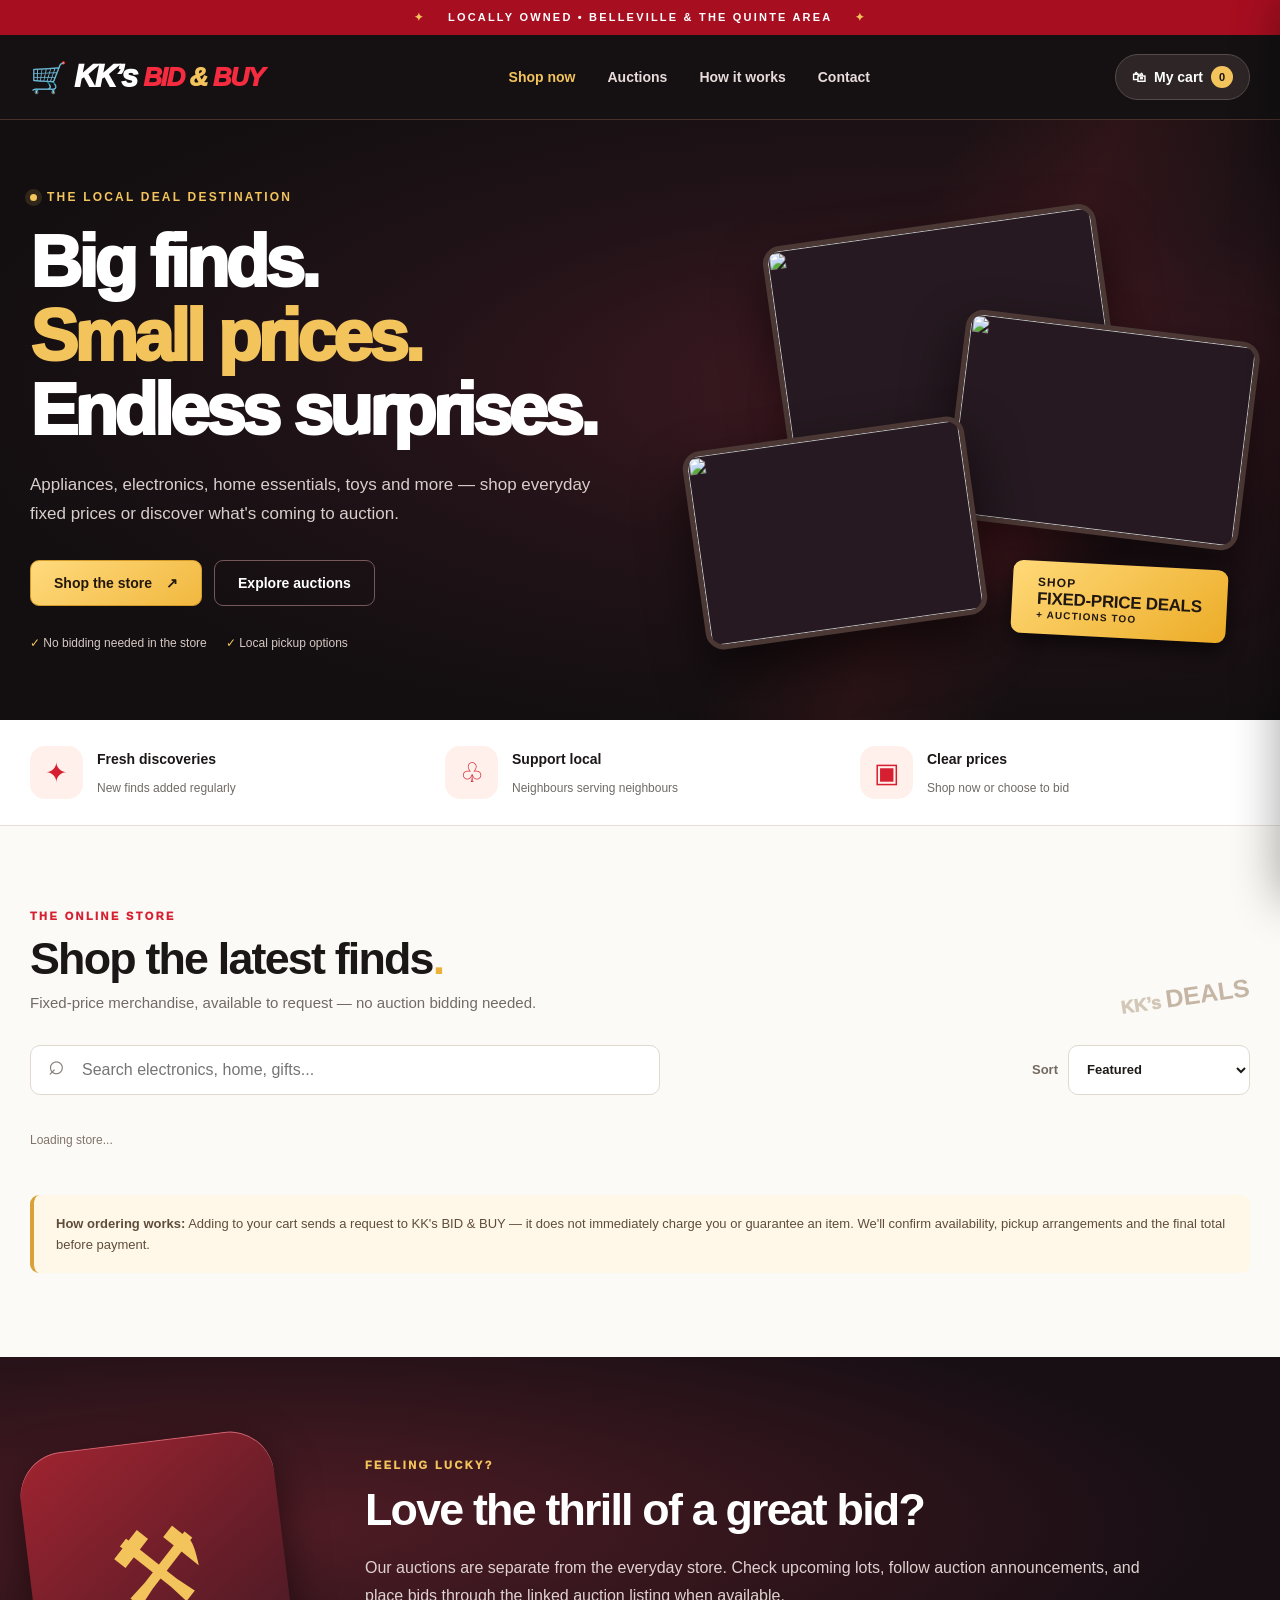
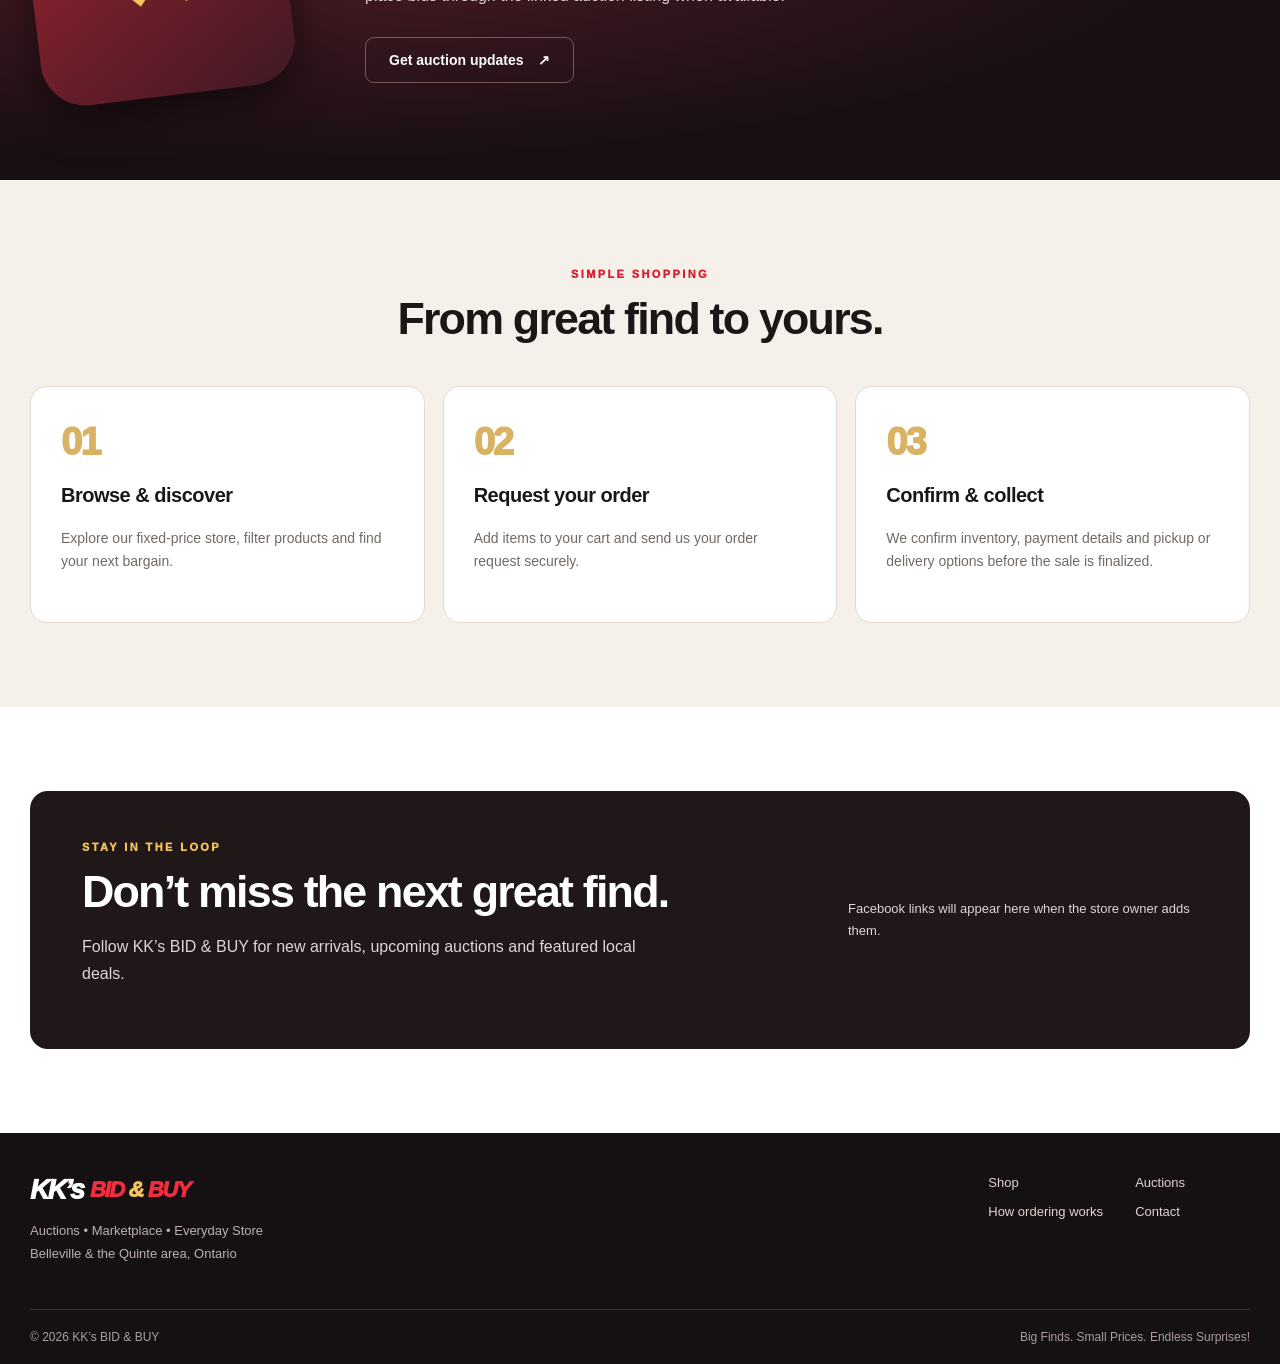
==== index.html @ 61e5ed90 "Add files via upload" ====
<!doctype html>
<html lang="en-CA">
<head>
<meta charset="utf-8">
<meta name="viewport" content="width=device-width,initial-scale=1">
<meta name="theme-color" content="#151113">
<meta name="description" content="Shop local liquidation deals, everyday bargains and upcoming auctions from KK's Bid & Buy in Belleville and the Quinte area.">
<title>KK's BID & BUY | Shop Deals & Auctions</title>
<link rel="stylesheet" href="styles.css">
<script defer src="settings.js"></script>
<script defer src="listings.js"></script>
<script defer src="site.js"></script>
</head>
<body>
<div class="announcement"><span class="spark">✦</span> LOCALLY OWNED • BELLEVILLE & THE QUINTE AREA <span class="spark">✦</span></div>
<header class="site-header">
 <div class="shell header-inner">
  <a href="#home" class="brand" aria-label="KK's Bid and Buy Home"><span class="brand-symbol">🛒</span><span class="brand-kk">KK’s</span><strong>BID <span>&</span> BUY</strong></a>
  <nav class="site-nav" aria-label="Main navigation"><a href="#shop" class="selected">Shop now</a><a href="#auctions">Auctions</a><a href="#how">How it works</a><a href="#contact">Contact</a></nav>
  <button class="cart-button" type="button" id="open-cart" aria-label="Open shopping cart"><span aria-hidden="true">🛍</span> <span class="hide-small">My cart</span><span id="cart-count" class="count">0</span></button>
 </div>
</header>
<main>
 <section class="hero" id="home">
  <div class="shell hero-inner">
   <div class="hero-copy">
    <span class="eyebrow"><span class="dot"></span> THE LOCAL DEAL DESTINATION</span>
    <h1>Big finds.<br><em>Small prices.</em><br>Endless surprises.</h1>
    <p>Appliances, electronics, home essentials, toys and more — shop everyday fixed prices or discover what's coming to auction.</p>
    <div class="hero-actions"><a class="button button-gold" href="#shop">Shop the store <span aria-hidden="true">↗</span></a><a class="button button-outline" href="#auctions">Explore auctions</a></div>
    <div class="hero-mini"><span>✓ No bidding needed in the store</span><span>✓ Local pickup options</span></div>
   </div>
   <div class="hero-media" aria-hidden="true">
    <div class="hero-glow"></div>
    <div class="image-tile tile-a"><img src="assets/macbook-pro.webp" alt=""></div>
    <div class="image-tile tile-b"><img src="assets/jbl-go4.webp" alt=""></div>
    <div class="image-tile tile-c"><img src="assets/aura-astor.webp" alt=""></div>
    <div class="sale-label">SHOP <strong>FIXED-PRICE DEALS</strong> <span>+ AUCTIONS TOO</span></div>
   </div>
  </div>
 </section>
 <div class="features"><div class="shell features-inner"><div><span class="feature-icon">✦</span><strong>Fresh discoveries</strong><small>New finds added regularly</small></div><div><span class="feature-icon">♧</span><strong>Support local</strong><small>Neighbours serving neighbours</small></div><div><span class="feature-icon">▣</span><strong>Clear prices</strong><small>Shop now or choose to bid</small></div></div></div>
 <section class="shop-section section-pad" id="shop">
  <div class="shell">
   <div class="heading"><div><div class="section-kicker">THE ONLINE STORE</div><h2>Shop the latest finds<span class="gold-dot">.</span></h2><p>Fixed-price merchandise, available to request — no auction bidding needed.</p></div><span class="heading-ornament">KK’s <b>DEALS</b></span></div>
   <div class="store-controls"><label class="search-wrap"><span aria-hidden="true">⌕</span><span class="sr-only">Search store products</span><input id="search-input" type="search" placeholder="Search electronics, home, gifts..."></label><label class="sort-wrap"><span>Sort</span><select id="sort-select" aria-label="Sort products"><option value="featured">Featured</option><option value="low">Price: low to high</option><option value="high">Price: high to low</option><option value="az">Name: A–Z</option></select></label></div>
   <div class="filter-row" id="category-filters" aria-label="Product categories"></div>
   <div class="store-counter" id="store-counter" aria-live="polite">Loading store...</div>
   <div class="products-grid" id="product-grid"></div>
   <div class="empty-state" id="store-empty" hidden><div>◌</div><h3>Nothing found here yet.</h3><p>Try a different category or search term. Our stock changes often.</p><button class="button button-outline-dark" type="button" id="clear-filters">See all products</button></div>
   <div class="store-notice"><strong>How ordering works:</strong> Adding to your cart sends a request to KK's BID & BUY — it does not immediately charge you or guarantee an item. We'll confirm availability, pickup arrangements and the final total before payment.</div>
  </div>
 </section>
 <section class="auction-section section-pad" id="auctions"><div class="shell auction-layout"><div class="auction-icon" aria-hidden="true">⚒</div><div><span class="section-kicker">FEELING LUCKY?</span><h2>Love the thrill of a great bid?</h2><p>Our auctions are separate from the everyday store. Check upcoming lots, follow auction announcements, and place bids through the linked auction listing when available.</p><div id="auction-list" class="auction-list"></div><a href="#contact" class="button button-outline" id="auction-more">Get auction updates <span aria-hidden="true">↗</span></a></div></div></section>
 <section class="how-section section-pad" id="how"><div class="shell"><div class="center-head"><span class="section-kicker">SIMPLE SHOPPING</span><h2>From great find to yours.</h2></div><div class="steps"><article><div class="step-num">01</div><h3>Browse & discover</h3><p>Explore our fixed-price store, filter products and find your next bargain.</p></article><article><div class="step-num">02</div><h3>Request your order</h3><p>Add items to your cart and send us your order request securely.</p></article><article><div class="step-num">03</div><h3>Confirm & collect</h3><p>We confirm inventory, payment details and pickup or delivery options before the sale is finalized.</p></article></div></div></section>
 <section class="contact-section section-pad" id="contact"><div class="shell contact-box"><div><span class="section-kicker">STAY IN THE LOOP</span><h2>Don’t miss the next great find.</h2><p>Follow KK’s BID & BUY for new arrivals, upcoming auctions and featured local deals.</p></div><div class="contact-actions"><a id="facebook-page-link" class="button button-gold" href="#contact" hidden target="_blank" rel="noopener noreferrer">Visit our Facebook page ↗</a><a id="facebook-group-link" class="button button-outline" href="#contact" hidden target="_blank" rel="noopener noreferrer">Auction group ↗</a><p id="facebook-placeholder" class="contact-placeholder">Facebook links will appear here when the store owner adds them.</p></div></div></section>
</main>
<footer class="footer"><div class="shell footer-inner"><div><div class="brand footer-brand"><span class="brand-kk">KK’s</span><strong>BID <span>&</span> BUY</strong></div><p>Auctions • Marketplace • Everyday Store<br>Belleville & the Quinte area, Ontario</p></div><div class="footer-links"><a href="#shop">Shop</a><a href="#auctions">Auctions</a><a href="#how">How ordering works</a><a href="#contact">Contact</a></div></div><div class="shell footer-bottom"><span>© <span id="year">2026</span> KK’s BID & BUY</span><span>Big Finds. Small Prices. Endless Surprises!</span></div></footer>

<div class="drawer-shade" id="drawer-shade" hidden></div>
<aside class="cart-drawer" id="cart-drawer" aria-label="Shopping cart" aria-modal="true" role="dialog" aria-hidden="true" tabindex="-1">
 <div class="cart-head"><div><span class="section-kicker">YOUR SELECTIONS</span><h2>Shopping cart</h2></div><button class="close" id="close-cart" aria-label="Close cart">✕</button></div>
 <div class="cart-items" id="cart-items"></div>
 <div class="cart-footer"><div class="subtotal"><span>Estimated subtotal</span><strong id="cart-subtotal">$0.00</strong></div><p>CAD · Final total and tax, if applicable, confirmed before payment. No payment is taken here.</p><button type="button" id="checkout-button" class="button button-gold button-full" disabled>Request these items →</button></div>
</aside>

<div class="checkout-layer" id="checkout-layer" hidden>
 <div class="checkout-card" role="dialog" aria-modal="true" aria-labelledby="checkout-heading">
  <div class="checkout-top"><div><span class="section-kicker">NO ONLINE PAYMENT REQUIRED</span><h2 id="checkout-heading">Request your order</h2></div><button id="close-checkout" class="close" type="button" aria-label="Close order form">✕</button></div>
  <p>Fill out this form and we’ll contact you to confirm your items, availability, pickup details and payment arrangements.</p>
  <div id="checkout-summary" class="checkout-summary"></div>
  <form name="order-request" method="POST" data-netlify="true" netlify-honeypot="bot-field" action="/thank-you.html" id="order-form">
   <input type="hidden" name="form-name" value="order-request"><p class="sr-only"><label>Leave this empty <input name="bot-field"></label></p>
   <input type="hidden" id="order-details" name="order_details"><input type="hidden" id="order-total" name="estimated_subtotal_cad">
   <div class="form-grid"><label>Full name <span aria-hidden="true">*</span><input type="text" name="customer_name" maxlength="120" required autocomplete="name"></label><label>Email address <span aria-hidden="true">*</span><input type="email" name="email" maxlength="150" required autocomplete="email"></label></div>
   <div class="form-grid"><label>Phone (optional)<input type="tel" name="phone" maxlength="40" autocomplete="tel"></label><label>Preferred arrangement<select name="fulfilment"><option>Local pickup</option><option>Ask about delivery</option></select></label></div>
   <label>Questions or special requests (optional)<textarea name="note" rows="3" maxlength="700" placeholder="Anything we should know?"></textarea></label>
   <label class="form-check"><input type="checkbox" required> I understand this is an order request, not an immediate purchase or confirmed reservation.</label>
   <p class="privacy-note">Your details will be sent to the store owner using Netlify Forms and used to respond to this order request.</p>
   <button class="button button-gold button-full" type="submit" id="send-order">Send order request →</button>
  </form>
 </div>
</div>
</body></html>
---- styles.css ----
:root{--ink:#1b1717;--black:#151113;--red:#d61f30;--red-dark:#a70e20;--gold:#f3c35c;--gold-deep:#d8a238;--cream:#fcfaf6;--paper:#f3eee7;--muted:#716a65;--line:#e8e0d7;--radius:18px;--shadow:0 16px 40px rgba(21,17,19,.11);font-family:Inter,ui-sans-serif,-apple-system,BlinkMacSystemFont,"Segoe UI",Arial,sans-serif;color:var(--ink);background:var(--cream)}*{box-sizing:border-box}html{scroll-behavior:smooth;scroll-padding-top:95px}body{margin:0;min-width:320px}a{color:inherit;text-decoration:none}button,input,select,textarea{font:inherit}button{cursor:pointer}img{max-width:100%;display:block}.shell{width:min(1220px,calc(100% - 40px));margin-inline:auto}.sr-only{position:absolute;width:1px;height:1px;padding:0;margin:-1px;overflow:hidden;clip:rect(0,0,0,0);white-space:nowrap;border:0}[hidden]{display:none!important}
.announcement{background:var(--red-dark);color:#fff;text-align:center;font-size:11px;font-weight:900;letter-spacing:2.2px;padding:11px 12px}.spark{color:var(--gold);padding:0 18px}.site-header{position:sticky;top:0;z-index:20;background:#151113;color:#fff;border-bottom:1px solid #49322d}.header-inner{height:84px;display:flex;align-items:center;justify-content:space-between;gap:22px}.brand{display:inline-flex;align-items:center;gap:7px;white-space:nowrap;letter-spacing:-.9px}.brand-symbol{font-size:30px;margin-right:1px;filter:saturate(1.7)}.brand-kk{font-size:31px;font-weight:950;font-style:italic;letter-spacing:-2px}.brand strong{font-size:26px;font-style:italic;font-weight:950;color:#f52b3f;letter-spacing:-1.4px}.brand strong span{color:var(--gold)}.site-nav{display:flex;gap:32px;align-items:center;font-size:14px;font-weight:750}.site-nav a{color:#e8dcdb}.site-nav a:hover,.site-nav a.selected{color:var(--gold)}.cart-button{border:1px solid #554c4a;color:#fff;background:#2d2526;border-radius:100px;padding:11px 16px;font-size:14px;font-weight:800;display:flex;gap:8px;align-items:center;transition:background .2s}.cart-button:hover{background:#493139}.cart-button .count{background:var(--gold);color:#1a130d;min-width:22px;height:22px;line-height:22px;text-align:center;border-radius:50%;font-size:11px}
.hero{background:radial-gradient(ellipse at 72% 44%,#431a23 0,#231318 38%,#130f11 75%);overflow:hidden;color:#fff;position:relative}.hero:before{content:"";position:absolute;inset:0;background:linear-gradient(115deg,transparent 62%,rgba(232,53,56,.09) 72%,transparent 82%);pointer-events:none}.hero-inner{min-height:545px;display:grid;grid-template-columns:1fr .95fr;gap:30px;align-items:center}.hero-copy{position:relative;z-index:2;padding:70px 0}.eyebrow{color:var(--gold);font-size:12px;font-weight:900;letter-spacing:2.2px;display:flex;align-items:center;gap:10px}.dot{width:7px;height:7px;border-radius:50%;background:var(--gold);box-shadow:0 0 0 5px #f3c35c20}.hero h1{font-size:clamp(49px,5.6vw,83px);letter-spacing:-4px;line-height:1.03;margin:22px 0 24px;font-weight:950}.hero h1 em{font-style:normal;color:var(--gold)}.hero p{max-width:570px;font-size:17px;line-height:1.7;color:#d8cecb;margin:0 0 31px}.hero-actions{display:flex;gap:12px;flex-wrap:wrap}.button{display:inline-flex;align-items:center;justify-content:center;gap:14px;border-radius:9px;border:1px solid transparent;padding:14px 23px;font-size:14px;font-weight:850;transition:transform .18s,background .18s,color .18s}.button:hover{transform:translateY(-2px)}.button-gold{background:linear-gradient(145deg,#ffda7d,#f1b83f);color:#24180c;border-color:#d59b28}.button-outline{border-color:#76585a;color:#fff;background:transparent}.button-outline:hover{background:#46262b}.button-outline-dark{border-color:#b6a9a0;color:#1c1616;background:transparent}.button-outline-dark:hover{background:#eee5de}.hero-mini{display:flex;gap:19px;flex-wrap:wrap;margin-top:30px;color:#d6c9c4;font-size:12px}.hero-mini span::first-letter{color:var(--gold)}.hero-media{height:500px;position:relative}.hero-glow{position:absolute;inset:70px 45px;background:radial-gradient(circle,#a22f38aa,transparent 65%);filter:blur(14px)}.image-tile{position:absolute;border-radius:18px;box-shadow:0 25px 50px #0009;border:5px solid #4b3834;overflow:hidden;background:#261921;transform:rotate(-5deg)}.image-tile img{width:100%;height:100%;object-fit:cover}.tile-a{width:58%;height:230px;right:24%;top:54px;transform:rotate(-8deg)}.tile-b{width:51%;height:210px;right:0;top:155px;transform:rotate(7deg)}.tile-c{width:49%;height:200px;left:4%;bottom:37px;transform:rotate(-8deg)}.sale-label{position:absolute;right:4%;bottom:32px;background:linear-gradient(140deg,#ffd978,#ecac27);color:#211711;transform:rotate(3deg);padding:14px 25px;border-radius:10px;box-shadow:0 8px 20px #0009;display:flex;flex-direction:column;font-size:12px;letter-spacing:1.1px;font-weight:850}.sale-label strong{font-size:17px;letter-spacing:-.3px}.sale-label span{font-size:10px}
.features{background:#fff;border-bottom:1px solid var(--line)}.features-inner{display:grid;grid-template-columns:repeat(3,1fr);gap:25px;padding:26px 0}.features-inner>div{display:grid;grid-template-columns:auto 1fr;column-gap:14px;align-items:center}.feature-icon{font-size:27px;grid-row:span 2;color:var(--red);background:#fff0eb;width:53px;height:53px;border-radius:15px;display:grid;place-items:center}.features strong{font-size:14px}.features small{color:var(--muted);font-size:12px;margin-top:4px}.section-pad{padding:84px 0}.section-kicker{color:var(--red);font-size:11px;letter-spacing:2.4px;font-weight:950}.heading{display:flex;justify-content:space-between;align-items:end;gap:20px}.heading h2,.center-head h2,.auction-section h2,.contact-section h2{font-size:clamp(34px,3.5vw,49px);line-height:1.1;letter-spacing:-1.8px;margin:12px 0 10px}.gold-dot{color:#eab23b}.heading p{color:var(--muted);margin:0;font-size:15px}.heading-ornament{font-size:18px;font-weight:950;transform:rotate(-8deg);color:#c9bba9;opacity:.8;white-space:nowrap}.heading-ornament b{font-size:25px;color:#b8a591}.store-controls{display:flex;gap:14px;justify-content:space-between;margin-top:34px}.search-wrap{width:min(630px,100%);position:relative;display:flex;align-items:center}.search-wrap span:not(.sr-only){position:absolute;left:18px;color:#847b74;font-size:28px;top:4px}.search-wrap input,.sort-wrap select{background:#fff;color:#1d1a17;border:1px solid #e1d8ce;border-radius:10px;outline:none;min-height:50px}.search-wrap input{padding:0 16px 0 51px;width:100%}.search-wrap input:focus,.sort-wrap select:focus{border-color:var(--gold-deep);box-shadow:0 0 0 3px #f6ca6d44}.sort-wrap{display:flex;align-items:center;gap:10px;font-size:13px;font-weight:700;color:#746960}.sort-wrap select{padding:0 37px 0 14px}.filter-row{display:flex;flex-wrap:wrap;gap:10px;margin:22px 0 16px}.filter-pill{border:1px solid #e5dcd2;background:#fff;padding:10px 16px;border-radius:100px;color:#5a514d;font-size:12px;font-weight:800}.filter-pill:hover,.filter-pill.active{background:#1d1719;border-color:#1d1719;color:#fff}.store-counter{font-size:12px;color:#80736b;margin:8px 0 18px}.products-grid{display:grid;grid-template-columns:repeat(4,minmax(0,1fr));gap:20px}.product-card{background:#fff;border:1px solid #e8dfd6;border-radius:16px;overflow:hidden;display:flex;flex-direction:column;transition:transform .2s,box-shadow .2s}.product-card:hover{transform:translateY(-4px);box-shadow:var(--shadow)}.prod-img{height:218px;position:relative;background:#211820;display:flex;align-items:center;justify-content:center;overflow:hidden}.prod-img img{width:100%;height:100%;object-fit:cover}.prod-placeholder{height:100%;display:grid;place-items:center;font-size:72px;background:radial-gradient(circle at 70% 20%,#633b46,#211719)}.item-badge{position:absolute;top:12px;left:12px;border-radius:6px;padding:6px 9px;background:#fffaf2;color:#2a2320;font-size:10px;font-weight:950;letter-spacing:.5px;max-width:calc(100% - 24px)}.item-badge.live{background:#f4cf68;color:#2d2113}.item-badge.sold{background:#343039;color:#fff}.prod-body{padding:19px 18px 16px;flex:1;display:flex;flex-direction:column}.prod-cat{font-size:10px;letter-spacing:1px;color:var(--red);font-weight:900;text-transform:uppercase}.prod-body h3{font-size:17px;line-height:1.32;margin:9px 0 9px;min-height:46px;letter-spacing:-.2px}.prod-desc{color:#726a64;font-size:12px;line-height:1.6;margin:0;min-height:60px;display:-webkit-box;-webkit-line-clamp:3;-webkit-box-orient:vertical;overflow:hidden}.prod-meta{display:flex;flex-wrap:wrap;gap:6px;margin-top:13px}.prod-meta span{font-size:10px;border:1px solid #eee4d9;padding:5px 7px;border-radius:5px;color:#76685f}.prod-bottom{margin-top:auto;padding-top:19px}.price{font-size:25px;letter-spacing:-1px;font-weight:950;color:#1e1a17}.price small{font-weight:600;font-size:10px;color:#8f8071;letter-spacing:0}.prod-actions{display:flex;gap:8px;margin-top:13px}.add-btn{background:var(--red);color:white;border:0;border-radius:8px;min-height:43px;padding:9px 10px;font-size:12px;font-weight:900;flex:1}.add-btn:hover{background:var(--red-dark)}.add-btn:disabled{background:#e8e0d9;color:#827b75;cursor:not-allowed}.details-btn{background:#fff;border:1px solid #e1d5ca;color:#332822;border-radius:8px;min-height:43px;padding:9px 11px;font-size:12px;font-weight:850}.details-btn:hover{border-color:var(--red)}.image-note{color:#99908a;font-size:10px;margin-top:8px}.store-notice{border-left:4px solid var(--gold-deep);background:#fff8e9;padding:18px 22px;border-radius:9px;margin-top:30px;color:#5f4d3a;font-size:13px;line-height:1.65}.empty-state{text-align:center;padding:45px 15px;border:1px dashed #d3c8bc;border-radius:12px}.empty-state div{font-size:42px;color:#bc9b58}.empty-state h3{margin:0}.empty-state p{color:var(--muted)}.empty-state .button{margin-top:5px}
.auction-section{background:radial-gradient(ellipse at 20% 40%,#511c25,#170f14 67%);color:#fff}.auction-layout{display:grid;grid-template-columns:275px 1fr;gap:60px;align-items:center}.auction-icon{height:255px;width:255px;display:grid;place-items:center;font-size:105px;border-radius:45px;background:linear-gradient(145deg,#9f2430,#401924);transform:rotate(-7deg);box-shadow:inset 0 1px 0 #ca6570,0 15px 40px #0008;color:var(--gold)}.auction-section .section-kicker{color:var(--gold)}.auction-section h2{margin-bottom:20px}.auction-section p{font-size:16px;line-height:1.7;color:#dfd1d0;max-width:800px}.auction-section .button{margin-top:12px}.auction-list{display:grid;gap:9px}.auction-card{display:flex;align-items:center;justify-content:space-between;gap:15px;border:1px solid #63484d;padding:13px 16px;border-radius:9px;background:#ffffff0b;font-size:14px}.auction-card strong{color:var(--gold)}.auction-card a{text-decoration:underline}.how-section{background:#f5f0e9}.center-head{text-align:center}.steps{display:grid;grid-template-columns:repeat(3,1fr);gap:18px;margin-top:42px}.steps article{padding:34px 30px;background:#fff;border:1px solid #e4dad0;border-radius:17px}.step-num{font-size:38px;color:#d9b263;letter-spacing:-2px;font-weight:950}.steps h3{font-size:20px;letter-spacing:-.5px}.steps p{color:var(--muted);font-size:14px;line-height:1.7}.contact-section{background:#fff}.contact-box{display:flex;align-items:center;justify-content:space-between;background:#201719;border-radius:18px;padding:46px 52px;color:#fff;gap:36px}.contact-box .section-kicker{color:var(--gold)}.contact-section h2{max-width:600px}.contact-box p{color:#dfd5d2;line-height:1.7;max-width:570px}.contact-actions{display:flex;flex-wrap:wrap;gap:12px;max-width:350px}.contact-placeholder{font-size:13px;margin:0}
.footer{background:#151113;color:#fff}.footer-inner{display:flex;justify-content:space-between;gap:35px;padding:42px 0 30px}.footer-brand .brand-kk{font-size:27px}.footer-brand strong{font-size:22px}.footer p{font-size:13px;color:#bdb0af;line-height:1.8}.footer-links{display:grid;grid-template-columns:repeat(2,1fr);gap:14px 32px;align-content:start;font-size:13px;color:#e3d3d2}.footer-links a:hover{color:var(--gold)}.footer-bottom{border-top:1px solid #3e3234;padding:20px 0;color:#ad9d9c;font-size:12px;display:flex;justify-content:space-between;gap:25px}
.drawer-shade{position:fixed;inset:0;background:#11080dbb;z-index:29}.cart-drawer{position:fixed;z-index:30;right:0;top:0;bottom:0;width:min(435px,100%);background:#fdfbf7;display:flex;flex-direction:column;box-shadow:-12px 0 45px #0005;transform:translateX(102%);transition:transform .25s}.cart-drawer.open{transform:translateX(0)}body.no-scroll{overflow:hidden}.cart-head{display:flex;align-items:start;justify-content:space-between;border-bottom:1px solid #eee5dd;padding:26px}.cart-head h2,.checkout-top h2{font-size:30px;margin:8px 0 0}.close{border:1px solid #e2d8d0;background:#fff;border-radius:50%;height:39px;width:39px;color:#392b2b;font-size:16px}.cart-items{overflow-y:auto;flex:1;padding:22px}.cart-empty{text-align:center;color:#7c7169;margin-top:60px;line-height:1.6}.cart-empty .icon-big{font-size:55px}.cart-row{display:flex;gap:12px;margin:0 0 16px;padding-bottom:16px;border-bottom:1px solid #ece1d8}.cart-row img{height:73px;width:80px;object-fit:cover;border-radius:8px}.cart-info{flex:1}.cart-info strong{font-size:14px;line-height:1.3;display:block}.cart-info small{color:#85756b}.qty-control{display:flex;align-items:center;gap:10px;margin-top:9px}.qty-control button{width:27px;height:26px;border-radius:5px;border:1px solid #d5c6b8;background:white}.qty-control .remove{margin-left:auto;color:#b3212f;background:none;border:0;font-size:11px;width:auto}.cart-footer{padding:20px 26px 30px;border-top:1px solid #e7dcd2;background:#fff}.subtotal{display:flex;justify-content:space-between;align-items:center;font-size:15px}.subtotal strong{font-size:24px}.cart-footer p{font-size:11px;line-height:1.6;color:#81746c}.button-full{width:100%;border:none}.button:disabled{filter:grayscale(.9);opacity:.4;cursor:not-allowed;transform:none}.checkout-layer{position:fixed;z-index:40;inset:0;background:#0e0b0dcf;display:grid;place-items:center;padding:18px;overflow-y:auto}.checkout-card{background:#fffdf8;width:min(680px,100%);max-height:calc(100vh - 36px);overflow-y:auto;border-radius:16px;padding:28px;box-shadow:0 30px 80px #0007}.checkout-top{display:flex;justify-content:space-between}.checkout-card>p{color:#736860;font-size:13px;line-height:1.7}.checkout-summary{background:#f8f0df;padding:13px 16px;border-radius:8px;margin:16px 0;font-size:13px;line-height:1.7}.form-grid{display:grid;grid-template-columns:1fr 1fr;gap:15px}.checkout-card form label{font-size:12px;font-weight:850;display:block;margin:12px 0;color:#504843}.checkout-card input:not([type=checkbox]),.checkout-card select,.checkout-card textarea{width:100%;display:block;margin-top:7px;padding:12px;border-radius:8px;border:1px solid #d7c7b9;background:#fff}.checkout-card textarea{resize:vertical}.checkout-card label.form-check{display:flex;gap:12px;align-items:start;line-height:1.5}.checkout-card label.form-check input{margin-top:3px}.privacy-note{font-size:11px;color:#83736c;line-height:1.6}.thanks-body{min-height:100vh;background:radial-gradient(circle at 50% 0,#5c1d28,#160f13);display:grid;place-items:center;padding:20px}.thanks-card{text-align:center;background:#fff;padding:55px 32px;border-radius:18px;width:min(520px,100%)}.thanks-card .brand{margin-bottom:15px}.thanks-card .brand strong{color:#c7192d}.check-large{margin:12px auto;background:#dbeedc;color:#256332;font-size:43px;border-radius:50%;width:74px;height:74px;display:grid;place-items:center}.thanks-card h1{font-size:35px;letter-spacing:-1.6px}.thanks-card p{color:#6b605b;line-height:1.7;margin-bottom:30px}
@media(max-width:1050px){.site-nav{gap:15px}.brand-kk{font-size:27px}.brand strong{font-size:22px}.products-grid{grid-template-columns:repeat(3,minmax(0,1fr))}.hero h1{font-size:clamp(49px,6.2vw,70px)}.hero-inner{grid-template-columns:1.05fr .95fr}}
@media(max-width:790px){.shell{width:min(100% - 30px,1220px)}.site-header{position:relative}.header-inner{height:auto;min-height:76px;flex-wrap:wrap;padding:12px 0;row-gap:13px}.site-nav{order:3;flex-basis:100%;justify-content:space-between;border-top:1px solid #4c3435;padding-top:12px;font-size:12px;gap:5px}.hero-inner{grid-template-columns:1fr;min-height:auto}.hero-copy{padding:58px 0 20px}.hero-media{height:320px;max-width:570px;width:100%;margin:auto}.hero h1{font-size:clamp(51px,10vw,69px);letter-spacing:-2.8px}.hero p{font-size:15px}.tile-a{height:175px;top:0}.tile-b{height:165px;top:70px}.tile-c{height:145px;bottom:10px}.sale-label{bottom:5px;right:2%}.features-inner{gap:12px}.features-inner>div{grid-template-columns:1fr;text-align:center}.feature-icon{grid-row:auto;margin:auto auto 8px}.section-pad{padding:60px 0}.products-grid{grid-template-columns:repeat(2,minmax(0,1fr))}.auction-layout{grid-template-columns:1fr;gap:20px}.auction-icon{height:95px;width:95px;font-size:48px;border-radius:20px}.contact-box{padding:32px;align-items:start;flex-direction:column}.footer-inner{flex-wrap:wrap}}
@media(max-width:520px){.announcement{font-size:9px;letter-spacing:1.2px}.spark{padding:0 4px}.brand-symbol{font-size:23px}.brand-kk{font-size:24px}.brand strong{font-size:19px}.header-inner{gap:8px}.cart-button{padding:9px 11px}.hide-small{display:none}.site-nav a{font-size:12px}.hero-copy{padding:48px 0 8px}.hero h1{font-size:clamp(47px,10.2vw,57px)}.hero-mini{font-size:11px;gap:8px}.hero-media{height:280px}.sale-label{padding:10px 12px;font-size:10px}.sale-label strong{font-size:13px}.features-inner{gap:6px;padding:20px 0}.feature-icon{width:41px;height:41px;font-size:21px}.features strong{font-size:11px}.features small{font-size:10px}.heading-ornament{display:none}.heading h2,.auction-section h2,.center-head h2,.contact-section h2{font-size:34px;letter-spacing:-1px}.store-controls{gap:8px;flex-wrap:wrap}.search-wrap{flex:1 1 100%}.sort-wrap{width:100%;justify-content:space-between}.sort-wrap select{flex:1}.filter-row{gap:7px}.filter-pill{font-size:11px;padding:9px 11px}.products-grid{gap:12px}.prod-img{height:152px}.prod-body{padding:13px 11px 13px}.prod-body h3{font-size:14px;min-height:55px}.prod-desc{font-size:11px;min-height:56px}.prod-meta span{font-size:9px}.price{font-size:21px}.prod-actions{gap:5px;flex-wrap:wrap}.add-btn,.details-btn{flex:1 1 100%;font-size:11px;min-height:37px}.item-badge{font-size:8px;padding:5px 6px}.steps{grid-template-columns:1fr;gap:12px}.steps article{padding:21px}.footer-bottom{flex-direction:column;gap:5px}.form-grid{grid-template-columns:1fr;gap:0}.checkout-card{padding:20px}.footer-links{gap:12px}}
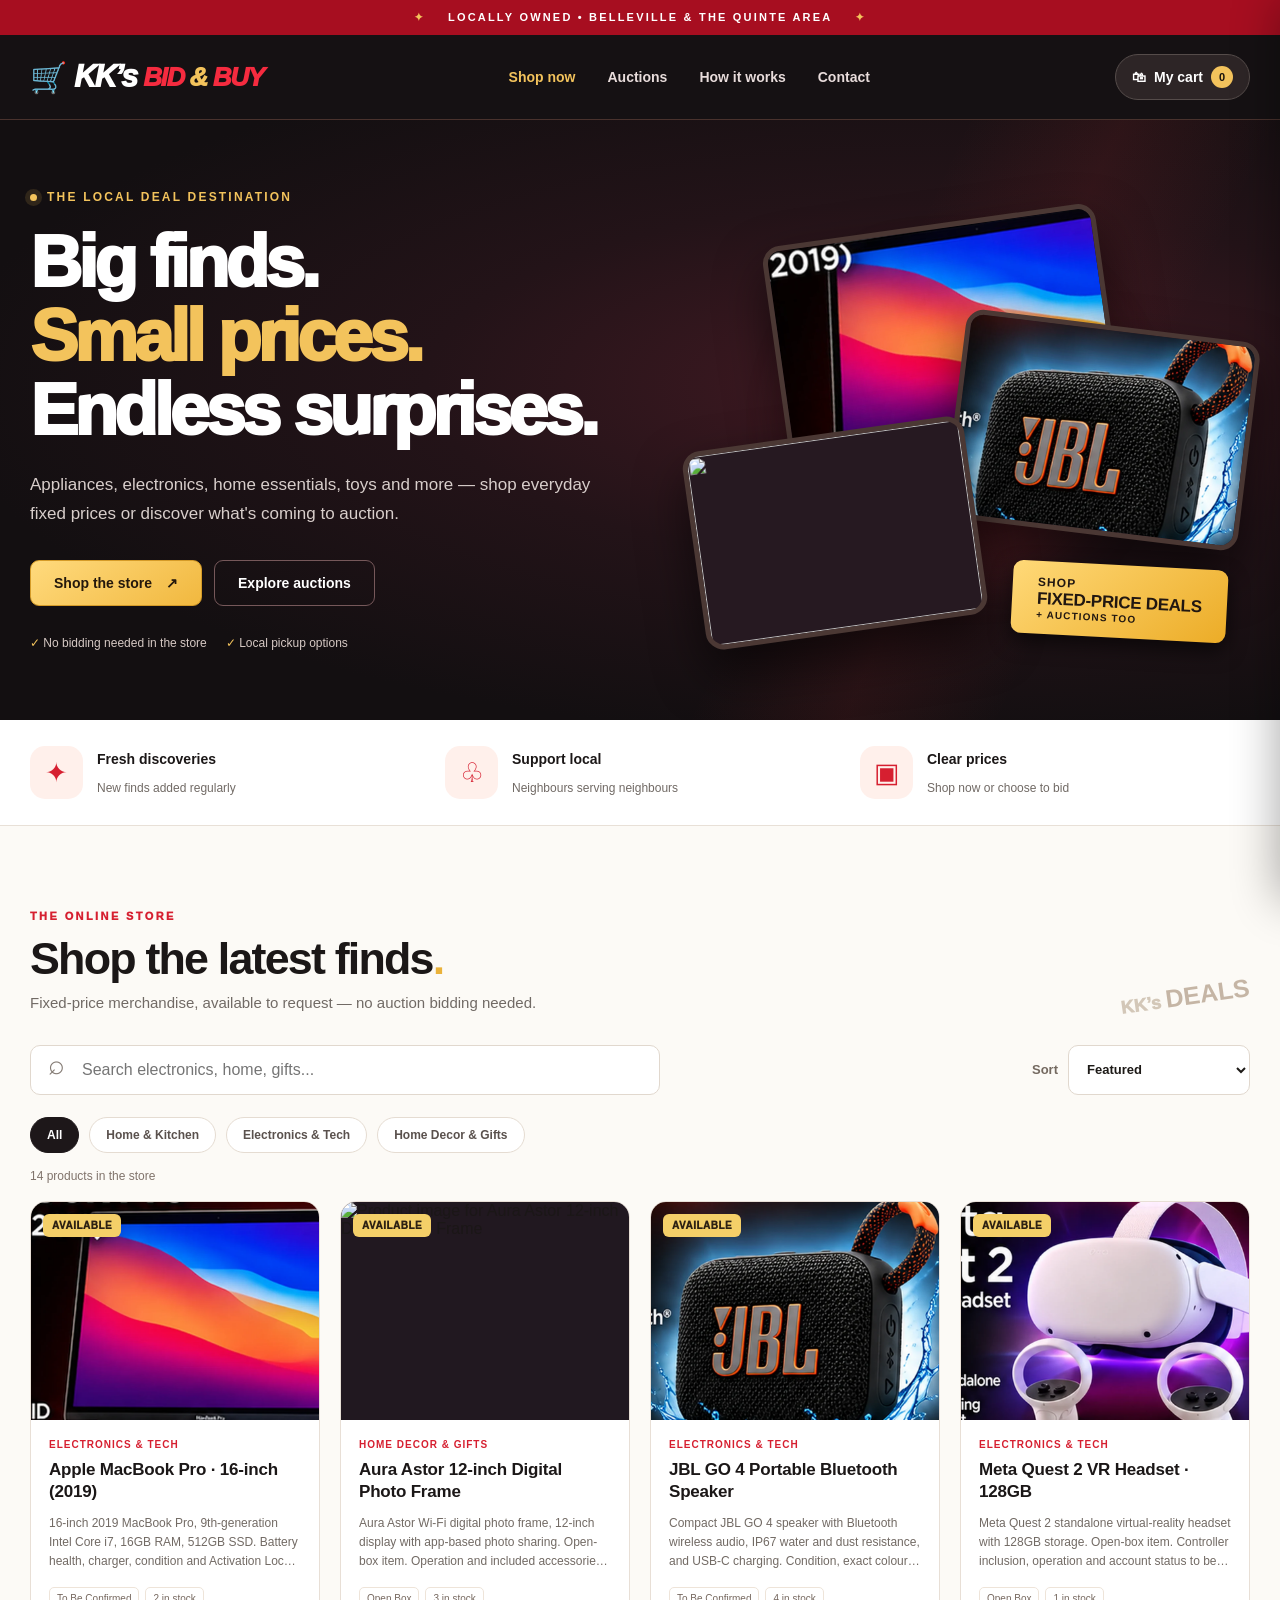
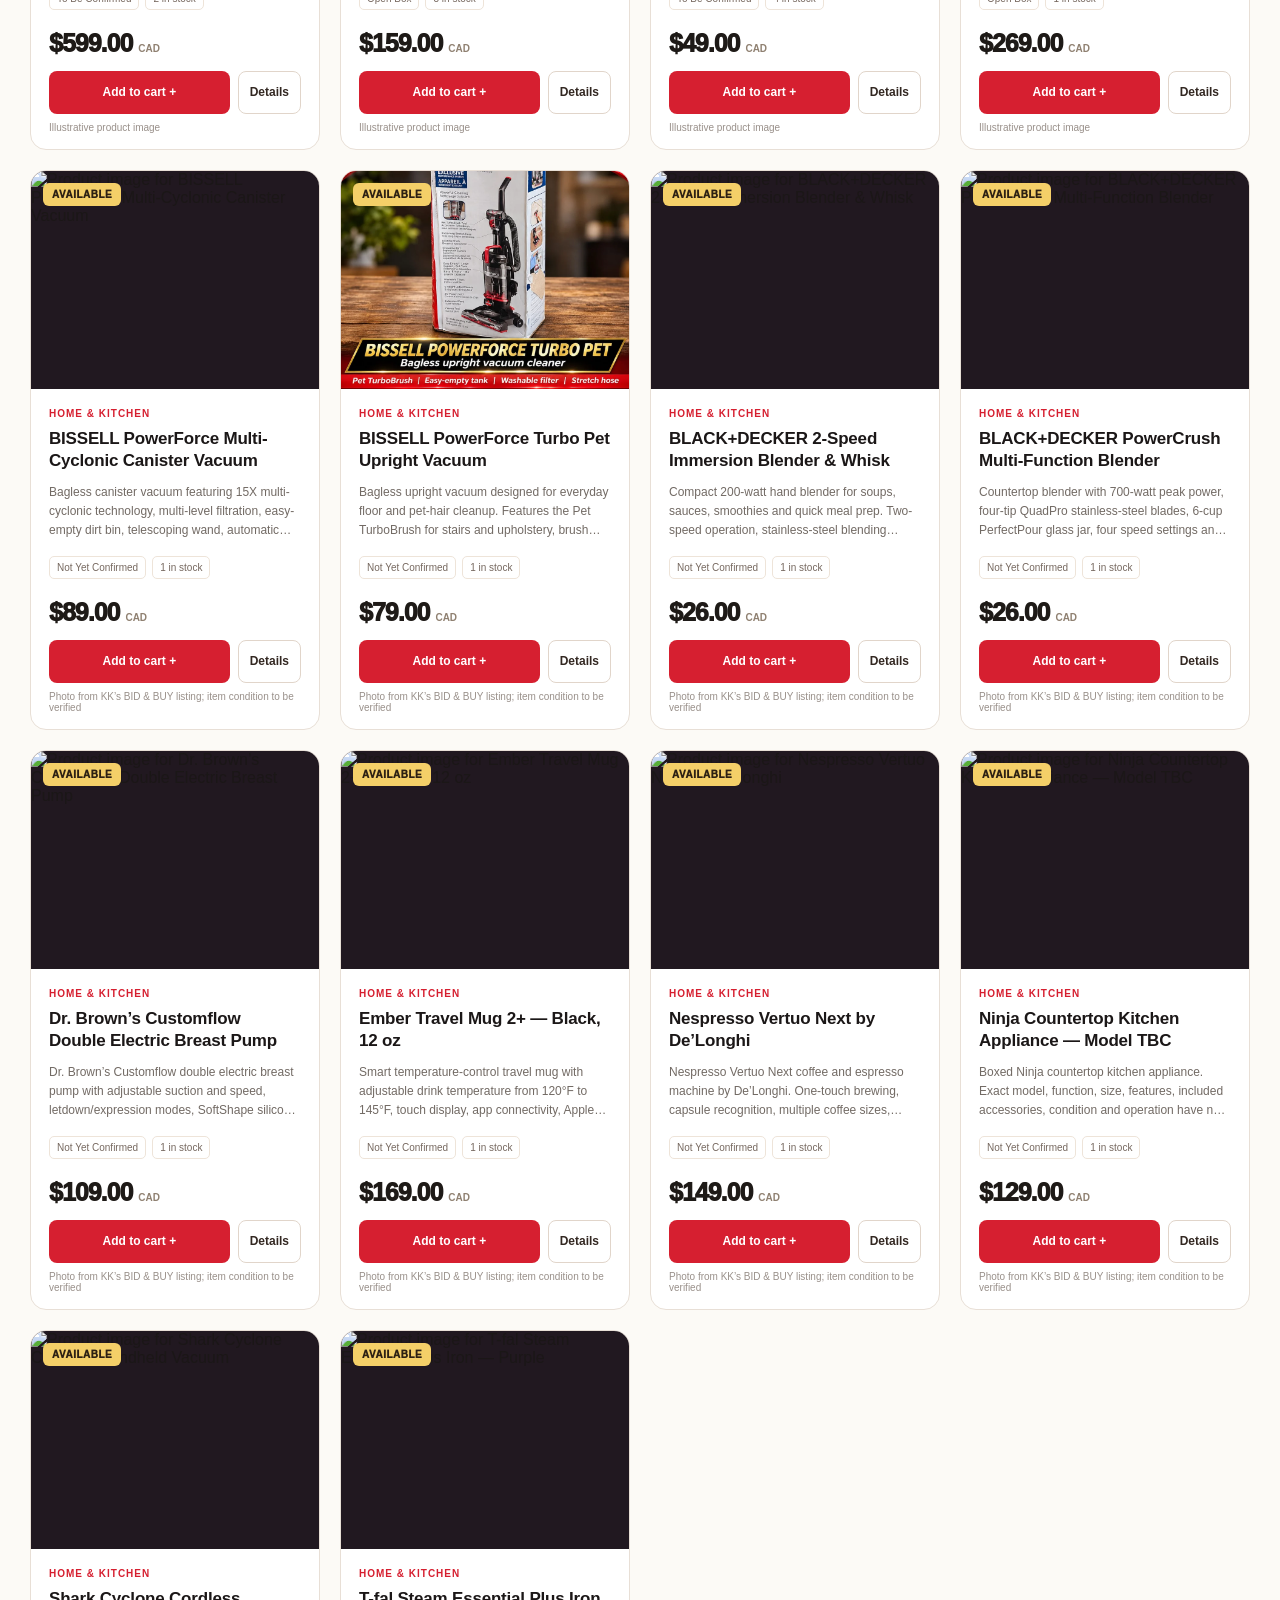
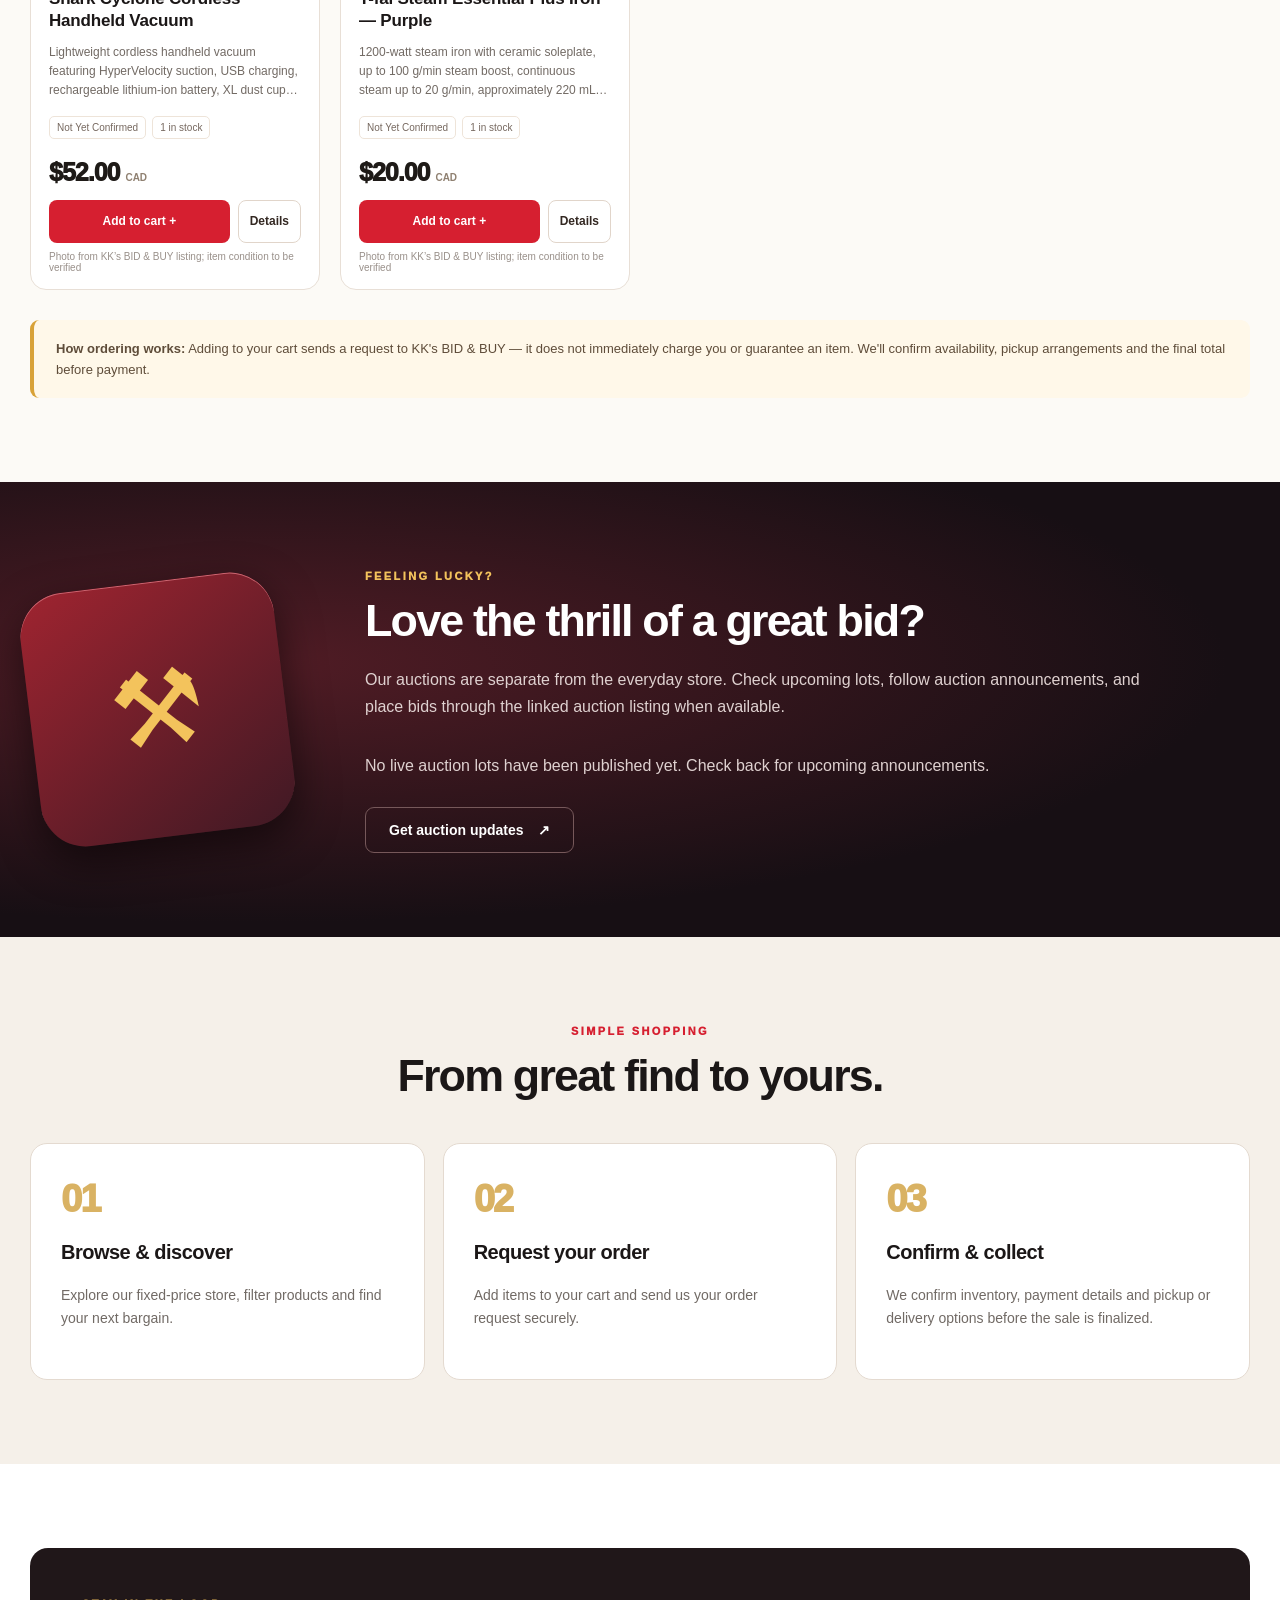
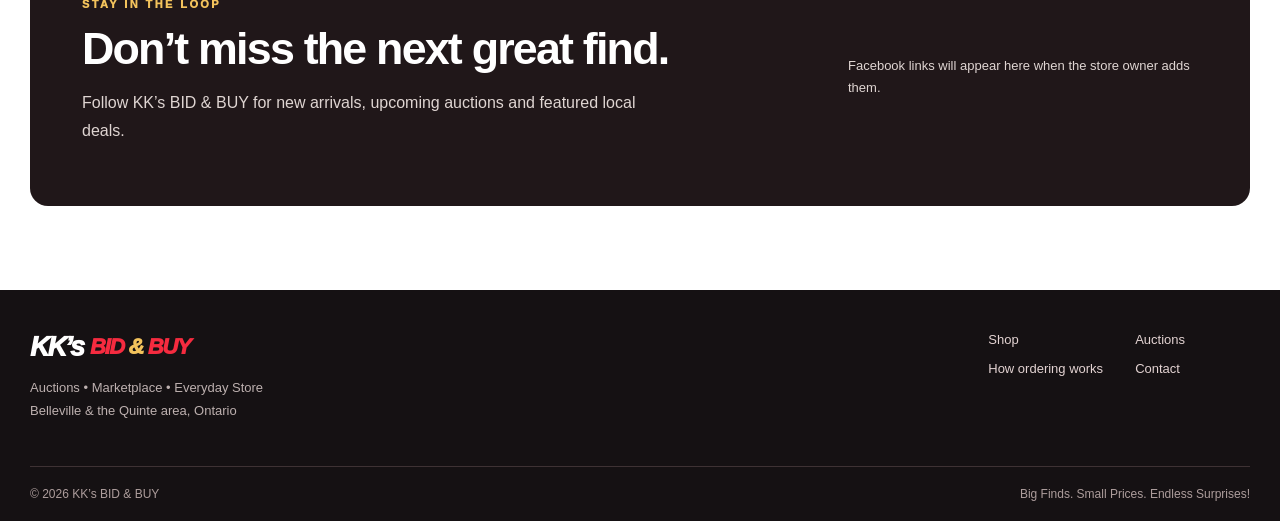
==== commit c7b57412: "Fix storefront image paths for uploaded product photos" ====
--- a/index.html
+++ b/index.html
@@ -32,8 +32,8 @@
    </div>
    <div class="hero-media" aria-hidden="true">
     <div class="hero-glow"></div>
-    <div class="image-tile tile-a"><img src="assets/macbook-pro.webp" alt=""></div>
-    <div class="image-tile tile-b"><img src="assets/jbl-go4.webp" alt=""></div>
+    <div class="image-tile tile-a"><img src="macbook-pro.webp" alt=""></div>
+    <div class="image-tile tile-b"><img src="jbl-go4.webp" alt=""></div>
     <div class="image-tile tile-c"><img src="assets/aura-astor.webp" alt=""></div>
     <div class="sale-label">SHOP <strong>FIXED-PRICE DEALS</strong> <span>+ AUCTIONS TOO</span></div>
    </div>
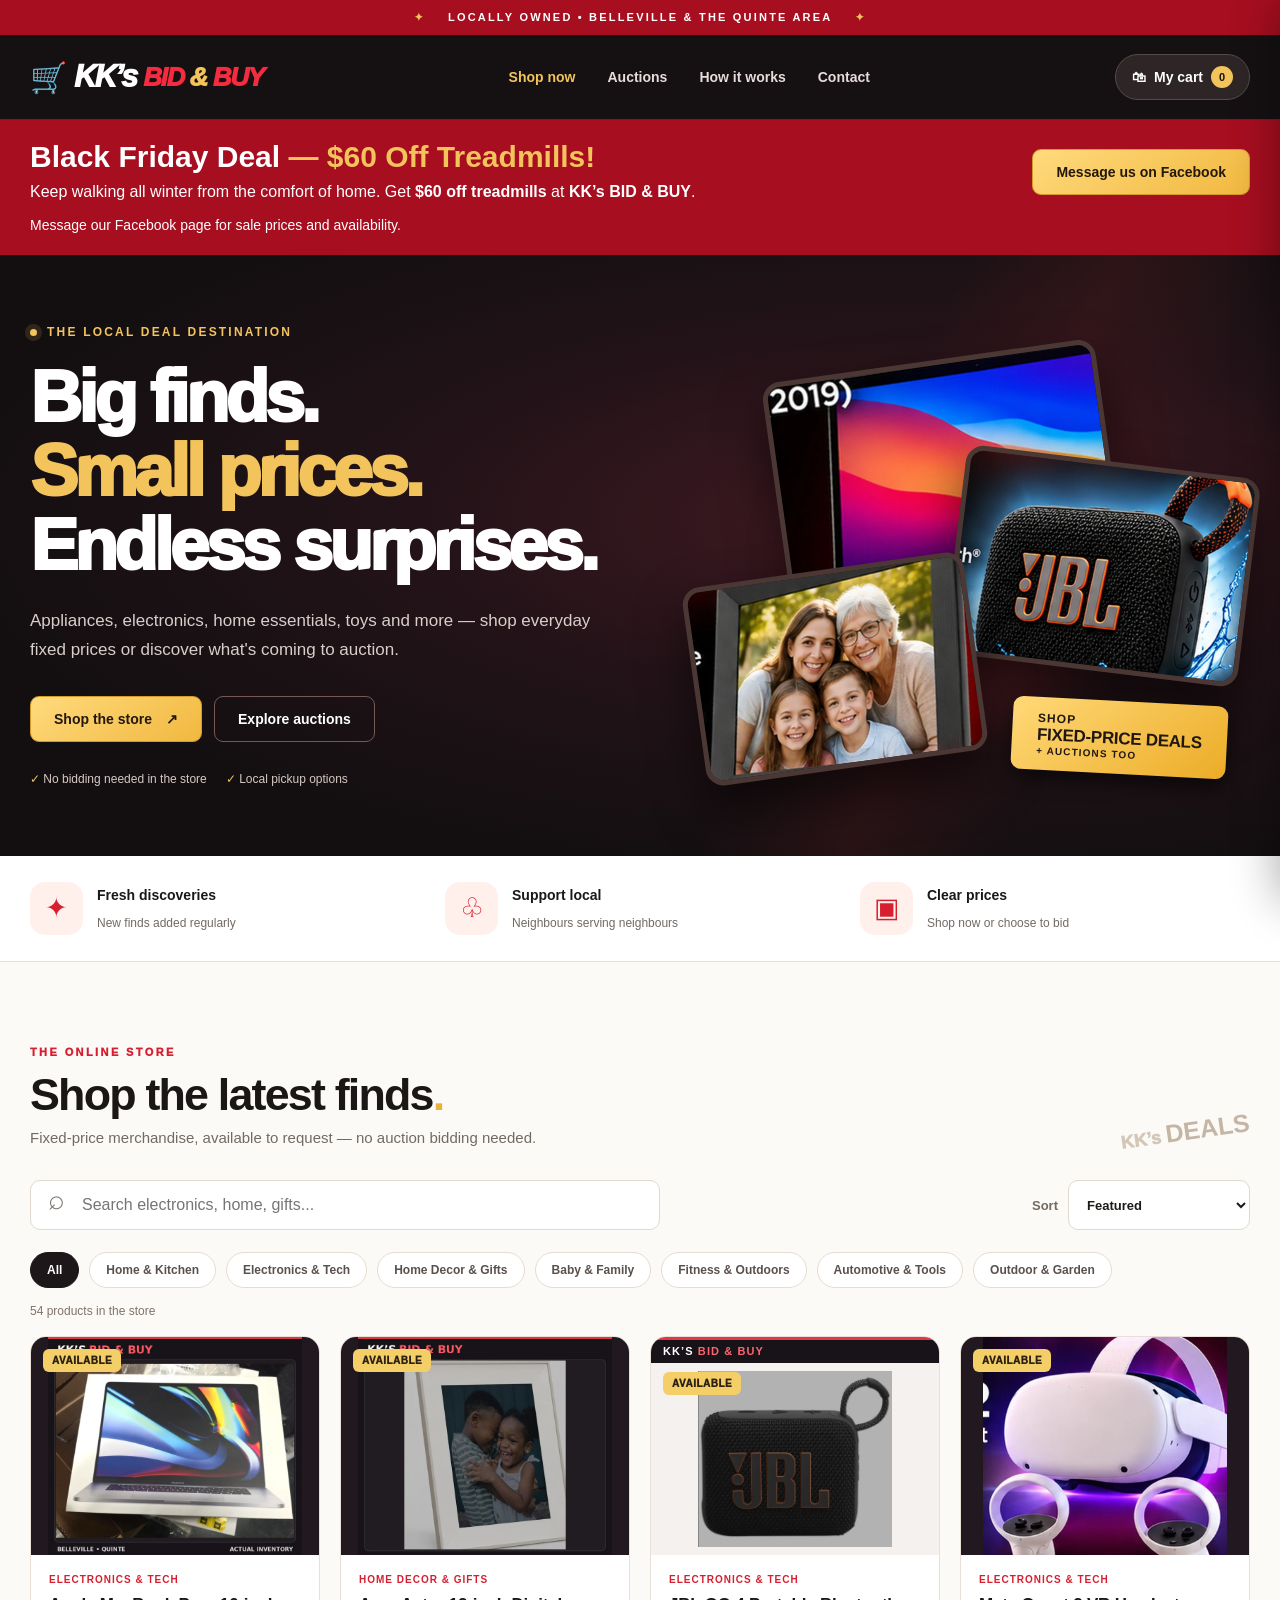
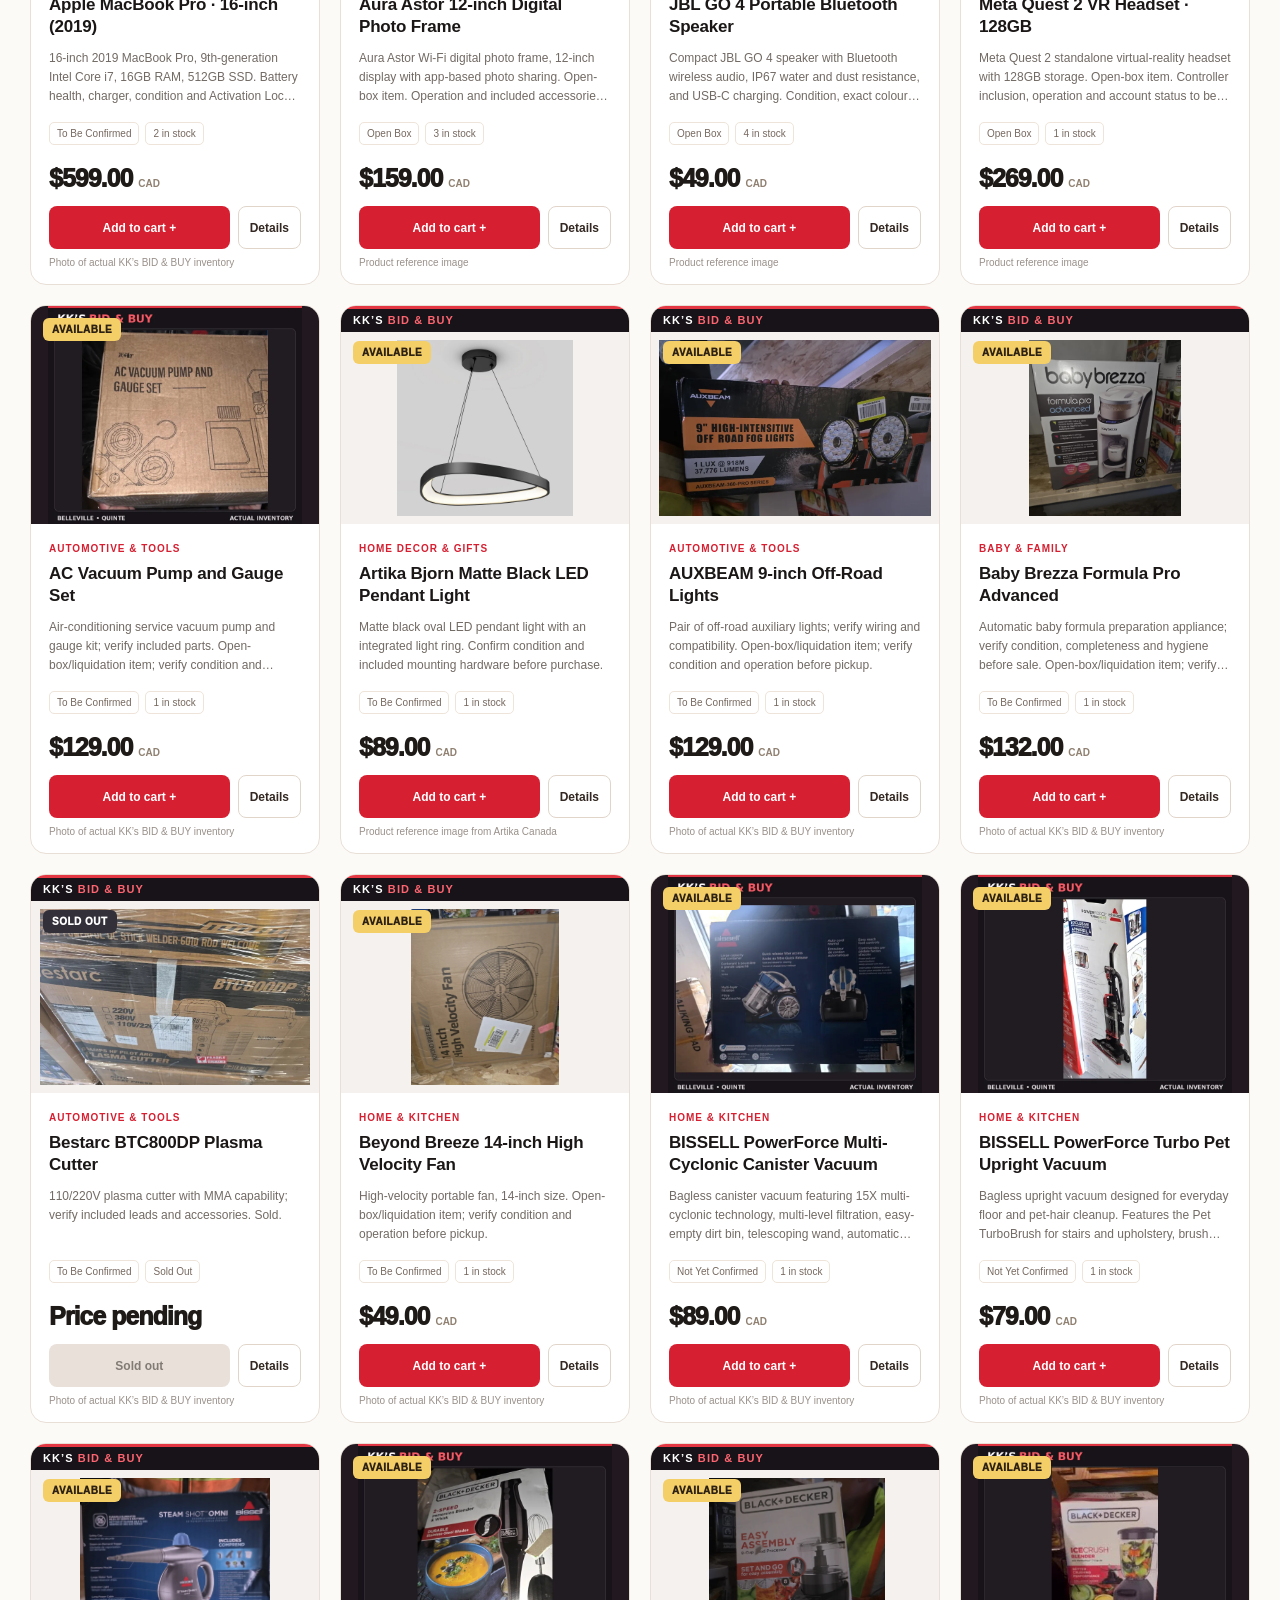
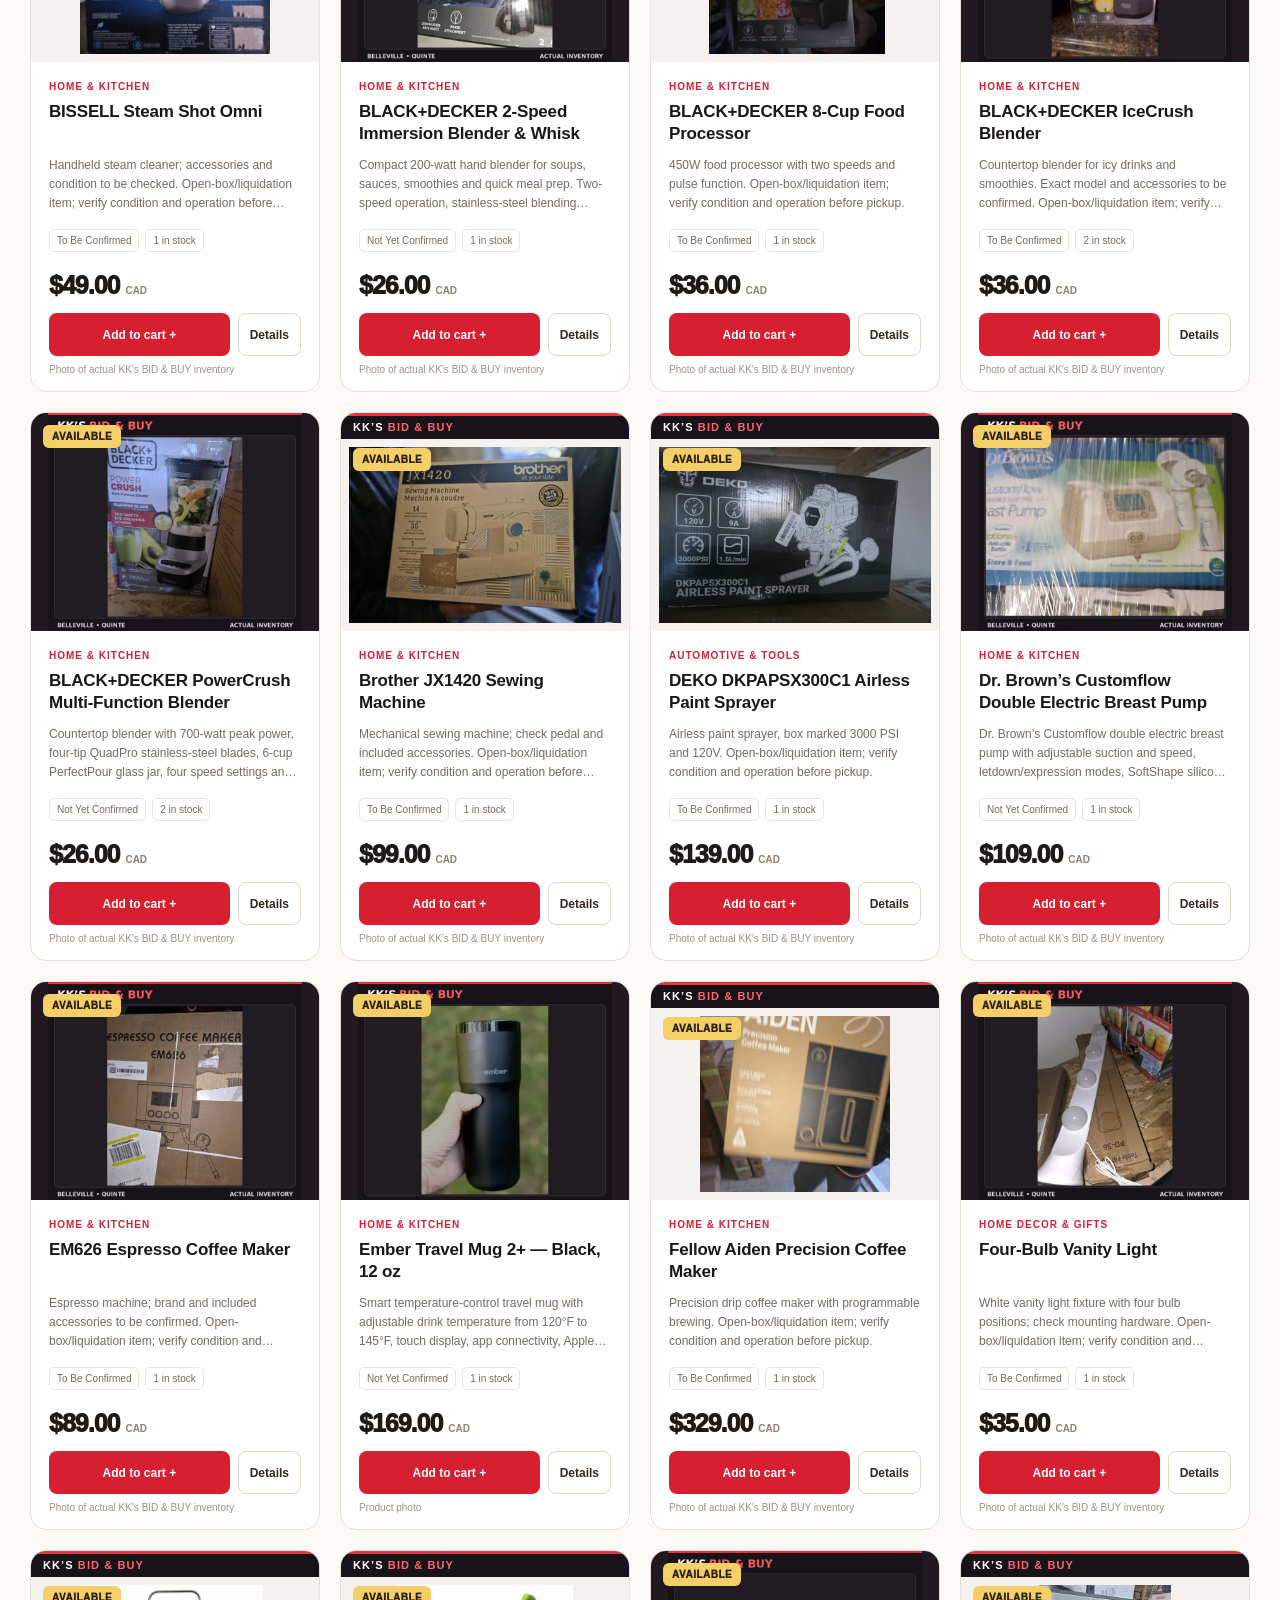
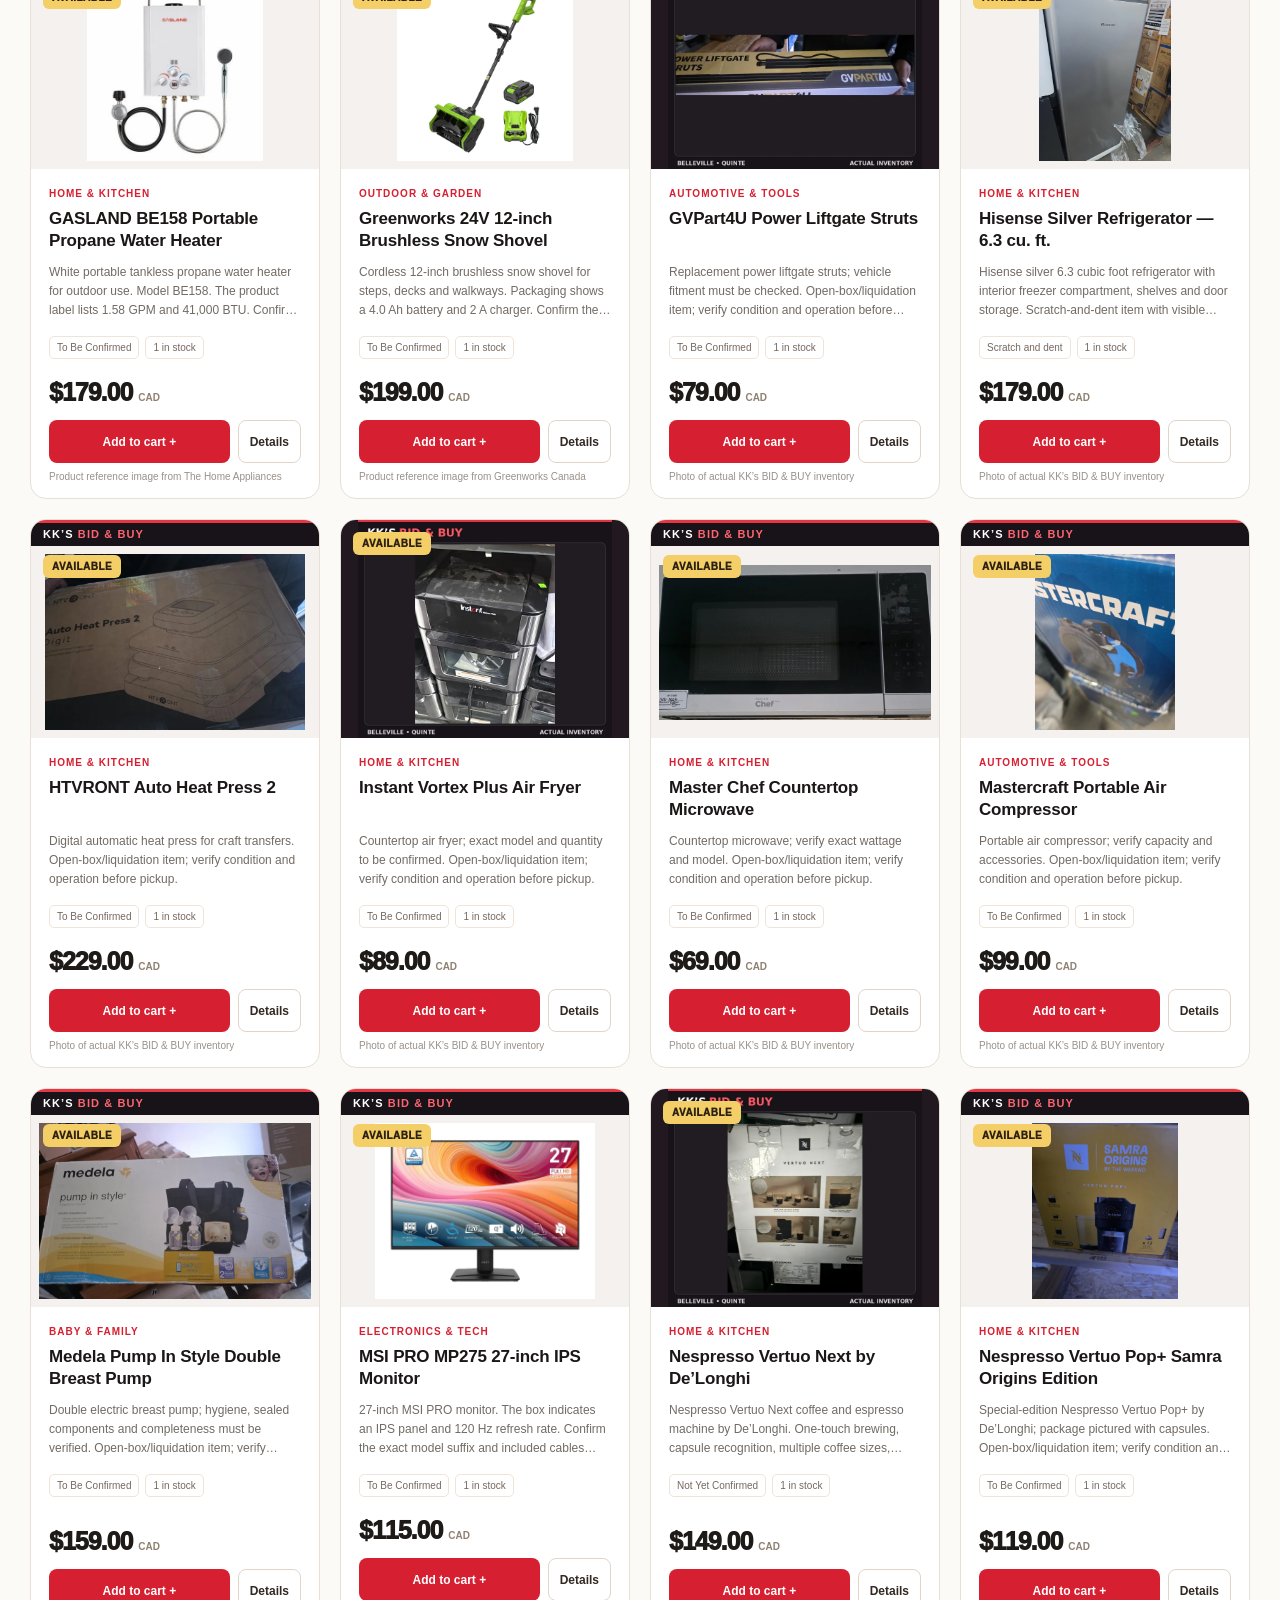
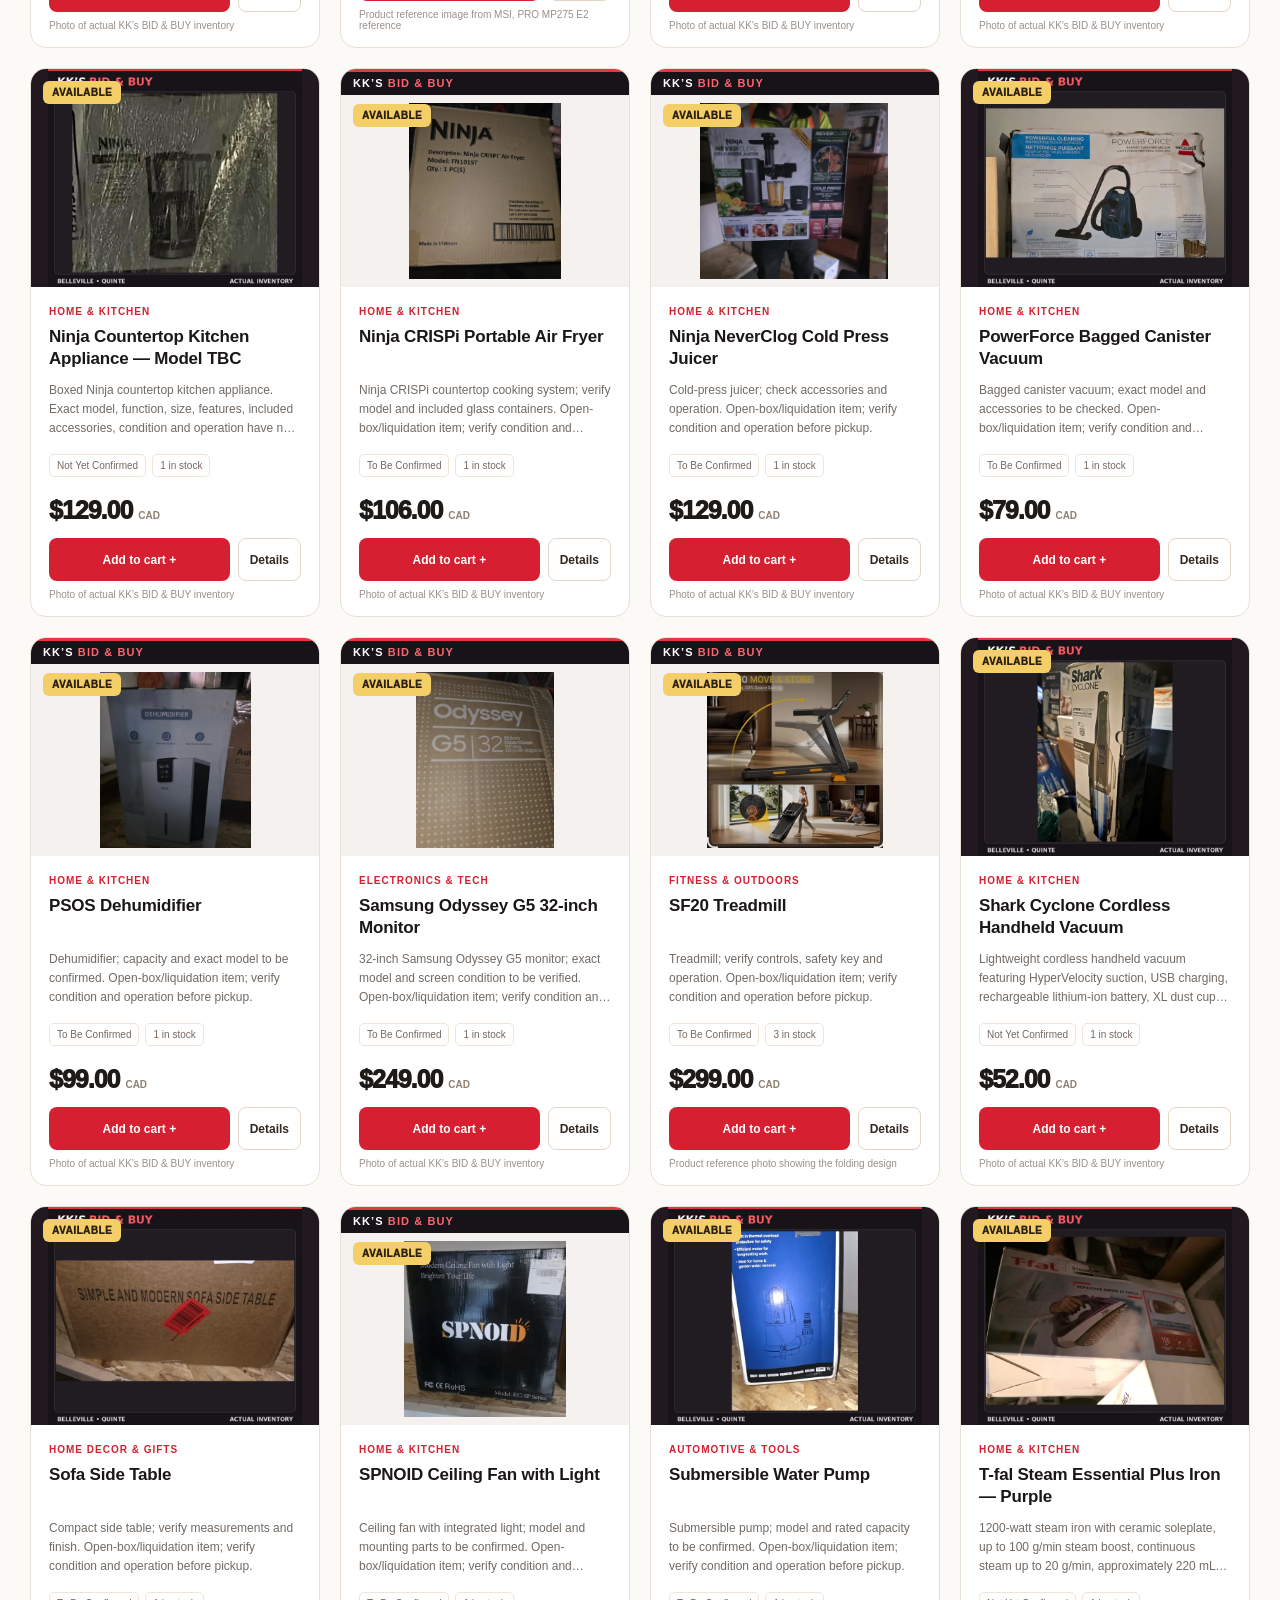
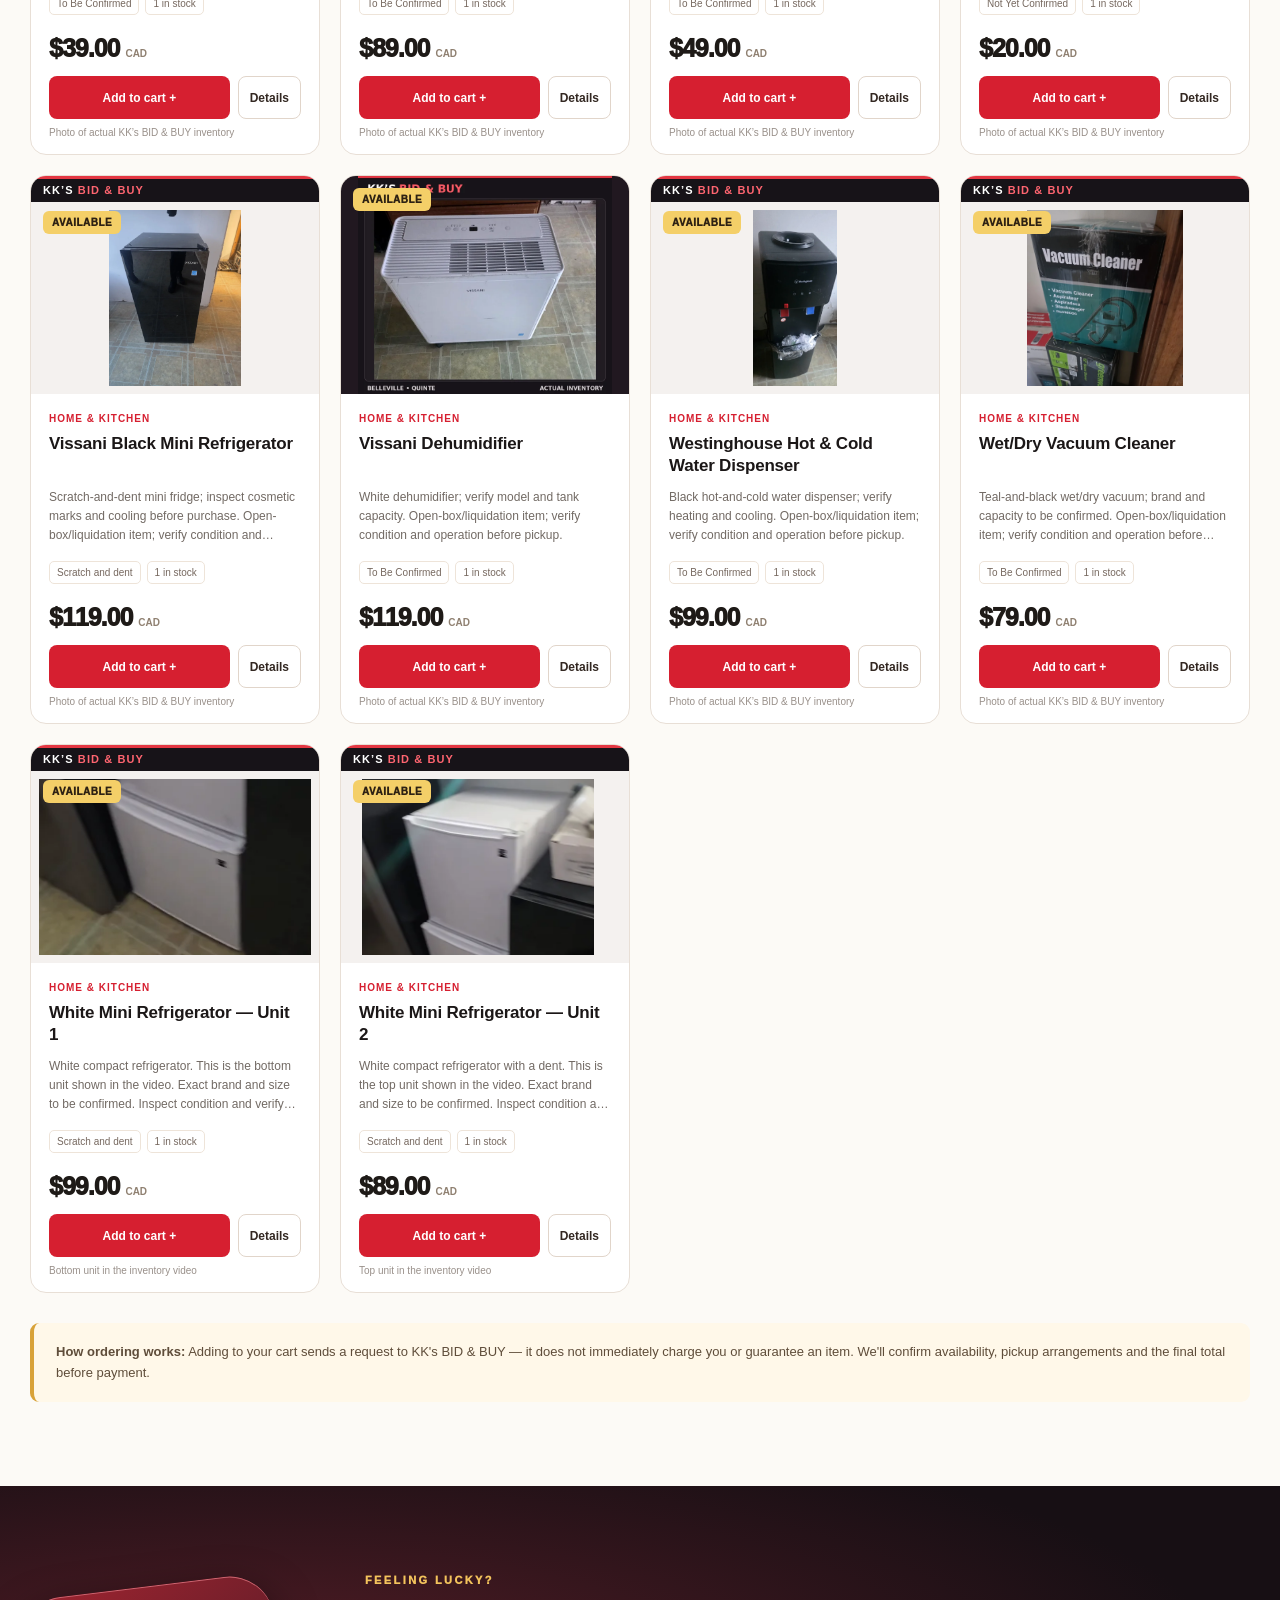
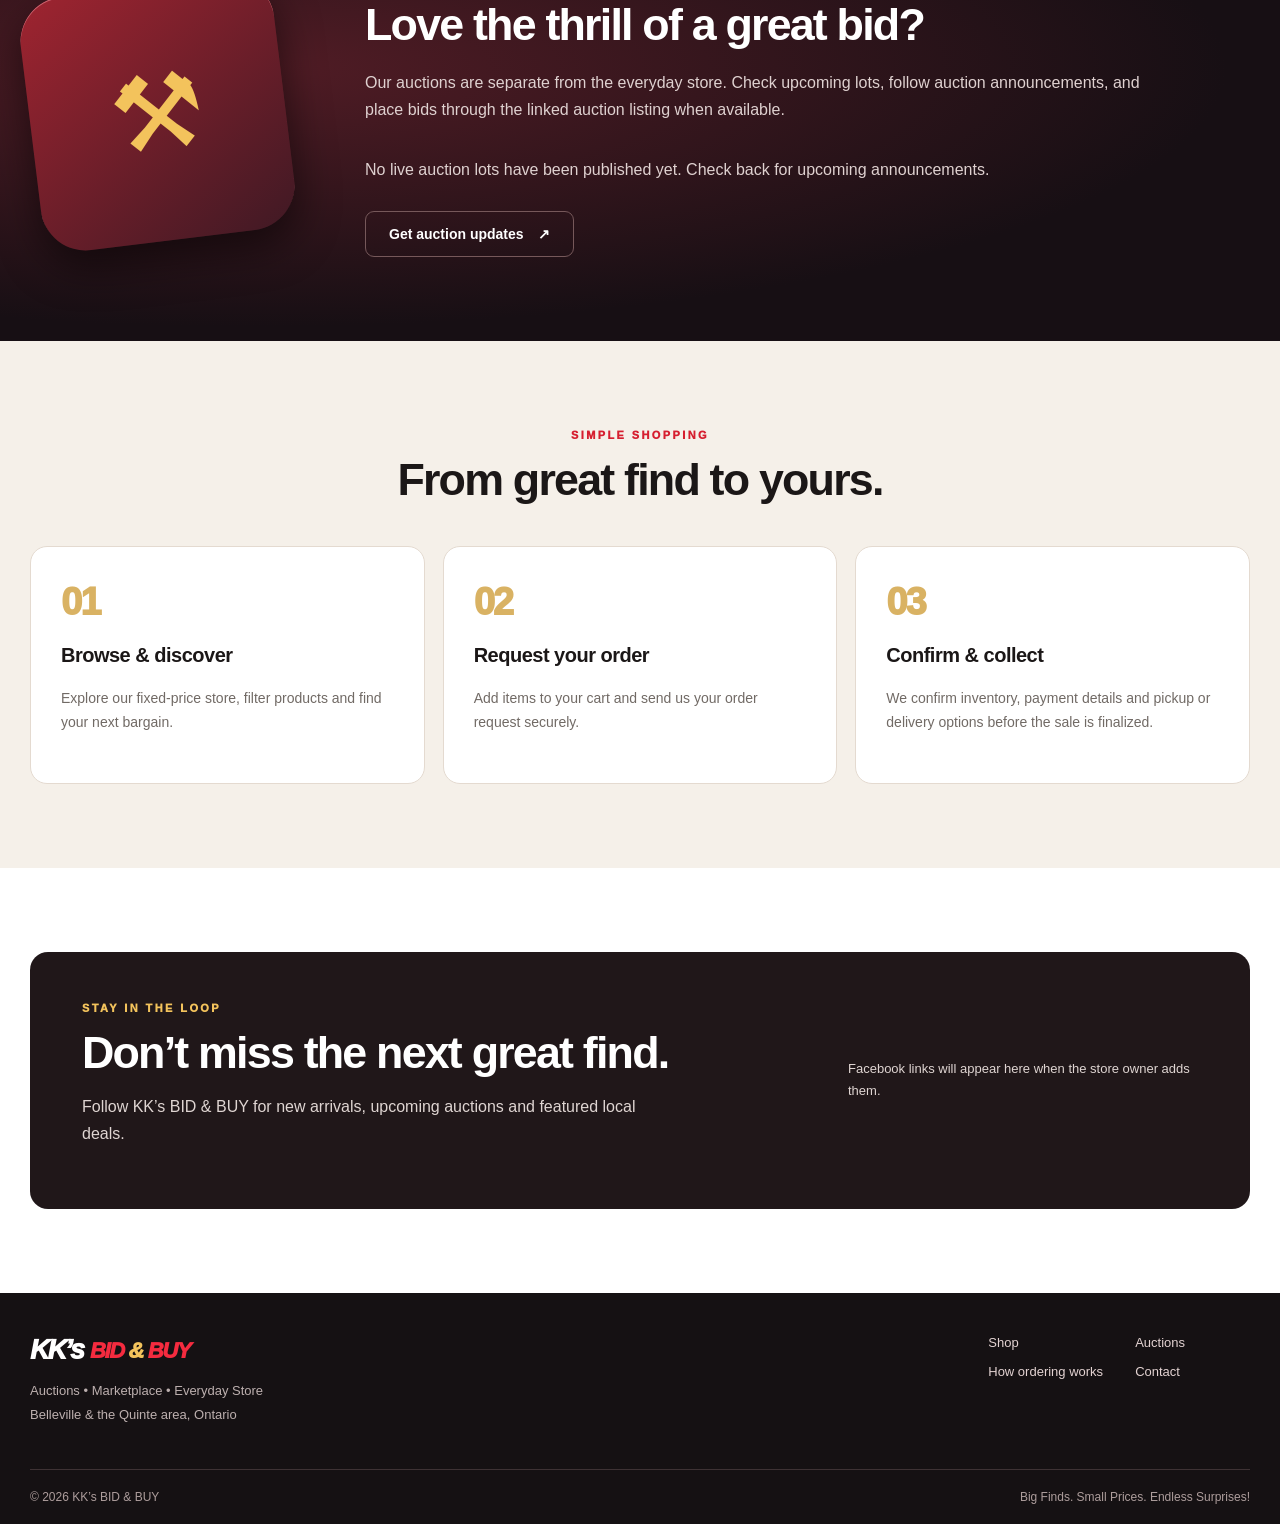
==== commit 1e8e3112: "Add Black Friday treadmill offer to the storefront" ====
--- a/index.html
+++ b/index.html
@@ -10,6 +10,14 @@
 <script defer src="settings.js"></script>
 <script defer src="listings.js"></script>
 <script defer src="site.js"></script>
+<style>
+ #black-friday-treadmills { background: var(--red-dark); color: #fff; }
+ .black-friday-offer { display: flex; flex-wrap: wrap; align-items: center; justify-content: space-between; gap: 12px 24px; padding-block: 20px; }
+ .black-friday-offer h2 { font-size: clamp(1.25rem, 3vw, 1.875rem); margin: 0; }
+ .black-friday-offer h2 span { color: var(--gold); }
+ .black-friday-offer p { margin: 6px 0 0; line-height: 1.45; }
+ .black-friday-offer .black-friday-details { flex-basis: 100%; margin: 0; font-size: .875rem; }
+</style>
 </head>
 <body>
 <div class="announcement"><span class="spark">✦</span> LOCALLY OWNED • BELLEVILLE & THE QUINTE AREA <span class="spark">✦</span></div>
@@ -21,6 +29,16 @@
  </div>
 </header>
 <main>
+ <section id="black-friday-treadmills" aria-labelledby="black-friday-treadmills-title">
+  <div class="shell black-friday-offer">
+   <div>
+    <h2 id="black-friday-treadmills-title">Black Friday Deal <span>— $60 Off Treadmills!</span></h2>
+    <p>Keep walking all winter from the comfort of home. Get <strong>$60 off treadmills</strong> at <strong>KK’s BID &amp; BUY</strong>.</p>
+   </div>
+   <a class="button button-gold" href="https://www.facebook.com/share/19fpamtz1H/" target="_blank" rel="noopener noreferrer">Message us on Facebook</a>
+   <p class="black-friday-details">Message our Facebook page for sale prices and availability.</p>
+  </div>
+ </section>
  <section class="hero" id="home">
   <div class="shell hero-inner">
    <div class="hero-copy">
--- a/styles.css
+++ b/styles.css
@@ -1,10 +1,27 @@
 :root{--ink:#1b1717;--black:#151113;--red:#d61f30;--red-dark:#a70e20;--gold:#f3c35c;--gold-deep:#d8a238;--cream:#fcfaf6;--paper:#f3eee7;--muted:#716a65;--line:#e8e0d7;--radius:18px;--shadow:0 16px 40px rgba(21,17,19,.11);font-family:Inter,ui-sans-serif,-apple-system,BlinkMacSystemFont,"Segoe UI",Arial,sans-serif;color:var(--ink);background:var(--cream)}*{box-sizing:border-box}html{scroll-behavior:smooth;scroll-padding-top:95px}body{margin:0;min-width:320px}a{color:inherit;text-decoration:none}button,input,select,textarea{font:inherit}button{cursor:pointer}img{max-width:100%;display:block}.shell{width:min(1220px,calc(100% - 40px));margin-inline:auto}.sr-only{position:absolute;width:1px;height:1px;padding:0;margin:-1px;overflow:hidden;clip:rect(0,0,0,0);white-space:nowrap;border:0}[hidden]{display:none!important}
 .announcement{background:var(--red-dark);color:#fff;text-align:center;font-size:11px;font-weight:900;letter-spacing:2.2px;padding:11px 12px}.spark{color:var(--gold);padding:0 18px}.site-header{position:sticky;top:0;z-index:20;background:#151113;color:#fff;border-bottom:1px solid #49322d}.header-inner{height:84px;display:flex;align-items:center;justify-content:space-between;gap:22px}.brand{display:inline-flex;align-items:center;gap:7px;white-space:nowrap;letter-spacing:-.9px}.brand-symbol{font-size:30px;margin-right:1px;filter:saturate(1.7)}.brand-kk{font-size:31px;font-weight:950;font-style:italic;letter-spacing:-2px}.brand strong{font-size:26px;font-style:italic;font-weight:950;color:#f52b3f;letter-spacing:-1.4px}.brand strong span{color:var(--gold)}.site-nav{display:flex;gap:32px;align-items:center;font-size:14px;font-weight:750}.site-nav a{color:#e8dcdb}.site-nav a:hover,.site-nav a.selected{color:var(--gold)}.cart-button{border:1px solid #554c4a;color:#fff;background:#2d2526;border-radius:100px;padding:11px 16px;font-size:14px;font-weight:800;display:flex;gap:8px;align-items:center;transition:background .2s}.cart-button:hover{background:#493139}.cart-button .count{background:var(--gold);color:#1a130d;min-width:22px;height:22px;line-height:22px;text-align:center;border-radius:50%;font-size:11px}
 .hero{background:radial-gradient(ellipse at 72% 44%,#431a23 0,#231318 38%,#130f11 75%);overflow:hidden;color:#fff;position:relative}.hero:before{content:"";position:absolute;inset:0;background:linear-gradient(115deg,transparent 62%,rgba(232,53,56,.09) 72%,transparent 82%);pointer-events:none}.hero-inner{min-height:545px;display:grid;grid-template-columns:1fr .95fr;gap:30px;align-items:center}.hero-copy{position:relative;z-index:2;padding:70px 0}.eyebrow{color:var(--gold);font-size:12px;font-weight:900;letter-spacing:2.2px;display:flex;align-items:center;gap:10px}.dot{width:7px;height:7px;border-radius:50%;background:var(--gold);box-shadow:0 0 0 5px #f3c35c20}.hero h1{font-size:clamp(49px,5.6vw,83px);letter-spacing:-4px;line-height:1.03;margin:22px 0 24px;font-weight:950}.hero h1 em{font-style:normal;color:var(--gold)}.hero p{max-width:570px;font-size:17px;line-height:1.7;color:#d8cecb;margin:0 0 31px}.hero-actions{display:flex;gap:12px;flex-wrap:wrap}.button{display:inline-flex;align-items:center;justify-content:center;gap:14px;border-radius:9px;border:1px solid transparent;padding:14px 23px;font-size:14px;font-weight:850;transition:transform .18s,background .18s,color .18s}.button:hover{transform:translateY(-2px)}.button-gold{background:linear-gradient(145deg,#ffda7d,#f1b83f);color:#24180c;border-color:#d59b28}.button-outline{border-color:#76585a;color:#fff;background:transparent}.button-outline:hover{background:#46262b}.button-outline-dark{border-color:#b6a9a0;color:#1c1616;background:transparent}.button-outline-dark:hover{background:#eee5de}.hero-mini{display:flex;gap:19px;flex-wrap:wrap;margin-top:30px;color:#d6c9c4;font-size:12px}.hero-mini span::first-letter{color:var(--gold)}.hero-media{height:500px;position:relative}.hero-glow{position:absolute;inset:70px 45px;background:radial-gradient(circle,#a22f38aa,transparent 65%);filter:blur(14px)}.image-tile{position:absolute;border-radius:18px;box-shadow:0 25px 50px #0009;border:5px solid #4b3834;overflow:hidden;background:#261921;transform:rotate(-5deg)}.image-tile img{width:100%;height:100%;object-fit:cover}.tile-a{width:58%;height:230px;right:24%;top:54px;transform:rotate(-8deg)}.tile-b{width:51%;height:210px;right:0;top:155px;transform:rotate(7deg)}.tile-c{width:49%;height:200px;left:4%;bottom:37px;transform:rotate(-8deg)}.sale-label{position:absolute;right:4%;bottom:32px;background:linear-gradient(140deg,#ffd978,#ecac27);color:#211711;transform:rotate(3deg);padding:14px 25px;border-radius:10px;box-shadow:0 8px 20px #0009;display:flex;flex-direction:column;font-size:12px;letter-spacing:1.1px;font-weight:850}.sale-label strong{font-size:17px;letter-spacing:-.3px}.sale-label span{font-size:10px}
-.features{background:#fff;border-bottom:1px solid var(--line)}.features-inner{display:grid;grid-template-columns:repeat(3,1fr);gap:25px;padding:26px 0}.features-inner>div{display:grid;grid-template-columns:auto 1fr;column-gap:14px;align-items:center}.feature-icon{font-size:27px;grid-row:span 2;color:var(--red);background:#fff0eb;width:53px;height:53px;border-radius:15px;display:grid;place-items:center}.features strong{font-size:14px}.features small{color:var(--muted);font-size:12px;margin-top:4px}.section-pad{padding:84px 0}.section-kicker{color:var(--red);font-size:11px;letter-spacing:2.4px;font-weight:950}.heading{display:flex;justify-content:space-between;align-items:end;gap:20px}.heading h2,.center-head h2,.auction-section h2,.contact-section h2{font-size:clamp(34px,3.5vw,49px);line-height:1.1;letter-spacing:-1.8px;margin:12px 0 10px}.gold-dot{color:#eab23b}.heading p{color:var(--muted);margin:0;font-size:15px}.heading-ornament{font-size:18px;font-weight:950;transform:rotate(-8deg);color:#c9bba9;opacity:.8;white-space:nowrap}.heading-ornament b{font-size:25px;color:#b8a591}.store-controls{display:flex;gap:14px;justify-content:space-between;margin-top:34px}.search-wrap{width:min(630px,100%);position:relative;display:flex;align-items:center}.search-wrap span:not(.sr-only){position:absolute;left:18px;color:#847b74;font-size:28px;top:4px}.search-wrap input,.sort-wrap select{background:#fff;color:#1d1a17;border:1px solid #e1d8ce;border-radius:10px;outline:none;min-height:50px}.search-wrap input{padding:0 16px 0 51px;width:100%}.search-wrap input:focus,.sort-wrap select:focus{border-color:var(--gold-deep);box-shadow:0 0 0 3px #f6ca6d44}.sort-wrap{display:flex;align-items:center;gap:10px;font-size:13px;font-weight:700;color:#746960}.sort-wrap select{padding:0 37px 0 14px}.filter-row{display:flex;flex-wrap:wrap;gap:10px;margin:22px 0 16px}.filter-pill{border:1px solid #e5dcd2;background:#fff;padding:10px 16px;border-radius:100px;color:#5a514d;font-size:12px;font-weight:800}.filter-pill:hover,.filter-pill.active{background:#1d1719;border-color:#1d1719;color:#fff}.store-counter{font-size:12px;color:#80736b;margin:8px 0 18px}.products-grid{display:grid;grid-template-columns:repeat(4,minmax(0,1fr));gap:20px}.product-card{background:#fff;border:1px solid #e8dfd6;border-radius:16px;overflow:hidden;display:flex;flex-direction:column;transition:transform .2s,box-shadow .2s}.product-card:hover{transform:translateY(-4px);box-shadow:var(--shadow)}.prod-img{height:218px;position:relative;background:#211820;display:flex;align-items:center;justify-content:center;overflow:hidden}.prod-img img{width:100%;height:100%;object-fit:cover}.prod-placeholder{height:100%;display:grid;place-items:center;font-size:72px;background:radial-gradient(circle at 70% 20%,#633b46,#211719)}.item-badge{position:absolute;top:12px;left:12px;border-radius:6px;padding:6px 9px;background:#fffaf2;color:#2a2320;font-size:10px;font-weight:950;letter-spacing:.5px;max-width:calc(100% - 24px)}.item-badge.live{background:#f4cf68;color:#2d2113}.item-badge.sold{background:#343039;color:#fff}.prod-body{padding:19px 18px 16px;flex:1;display:flex;flex-direction:column}.prod-cat{font-size:10px;letter-spacing:1px;color:var(--red);font-weight:900;text-transform:uppercase}.prod-body h3{font-size:17px;line-height:1.32;margin:9px 0 9px;min-height:46px;letter-spacing:-.2px}.prod-desc{color:#726a64;font-size:12px;line-height:1.6;margin:0;min-height:60px;display:-webkit-box;-webkit-line-clamp:3;-webkit-box-orient:vertical;overflow:hidden}.prod-meta{display:flex;flex-wrap:wrap;gap:6px;margin-top:13px}.prod-meta span{font-size:10px;border:1px solid #eee4d9;padding:5px 7px;border-radius:5px;color:#76685f}.prod-bottom{margin-top:auto;padding-top:19px}.price{font-size:25px;letter-spacing:-1px;font-weight:950;color:#1e1a17}.price small{font-weight:600;font-size:10px;color:#8f8071;letter-spacing:0}.prod-actions{display:flex;gap:8px;margin-top:13px}.add-btn{background:var(--red);color:white;border:0;border-radius:8px;min-height:43px;padding:9px 10px;font-size:12px;font-weight:900;flex:1}.add-btn:hover{background:var(--red-dark)}.add-btn:disabled{background:#e8e0d9;color:#827b75;cursor:not-allowed}.details-btn{background:#fff;border:1px solid #e1d5ca;color:#332822;border-radius:8px;min-height:43px;padding:9px 11px;font-size:12px;font-weight:850}.details-btn:hover{border-color:var(--red)}.image-note{color:#99908a;font-size:10px;margin-top:8px}.store-notice{border-left:4px solid var(--gold-deep);background:#fff8e9;padding:18px 22px;border-radius:9px;margin-top:30px;color:#5f4d3a;font-size:13px;line-height:1.65}.empty-state{text-align:center;padding:45px 15px;border:1px dashed #d3c8bc;border-radius:12px}.empty-state div{font-size:42px;color:#bc9b58}.empty-state h3{margin:0}.empty-state p{color:var(--muted)}.empty-state .button{margin-top:5px}
+.features{background:#fff;border-bottom:1px solid var(--line)}.features-inner{display:grid;grid-template-columns:repeat(3,1fr);gap:25px;padding:26px 0}.features-inner>div{display:grid;grid-template-columns:auto 1fr;column-gap:14px;align-items:center}.feature-icon{font-size:27px;grid-row:span 2;color:var(--red);background:#fff0eb;width:53px;height:53px;border-radius:15px;display:grid;place-items:center}.features strong{font-size:14px}.features small{color:var(--muted);font-size:12px;margin-top:4px}.section-pad{padding:84px 0}.section-kicker{color:var(--red);font-size:11px;letter-spacing:2.4px;font-weight:950}.heading{display:flex;justify-content:space-between;align-items:end;gap:20px}.heading h2,.center-head h2,.auction-section h2,.contact-section h2{font-size:clamp(34px,3.5vw,49px);line-height:1.1;letter-spacing:-1.8px;margin:12px 0 10px}.gold-dot{color:#eab23b}.heading p{color:var(--muted);margin:0;font-size:15px}.heading-ornament{font-size:18px;font-weight:950;transform:rotate(-8deg);color:#c9bba9;opacity:.8;white-space:nowrap}.heading-ornament b{font-size:25px;color:#b8a591}.store-controls{display:flex;gap:14px;justify-content:space-between;margin-top:34px}.search-wrap{width:min(630px,100%);position:relative;display:flex;align-items:center}.search-wrap span:not(.sr-only){position:absolute;left:18px;color:#847b74;font-size:28px;top:4px}.search-wrap input,.sort-wrap select{background:#fff;color:#1d1a17;border:1px solid #e1d8ce;border-radius:10px;outline:none;min-height:50px}.search-wrap input{padding:0 16px 0 51px;width:100%}.search-wrap input:focus,.sort-wrap select:focus{border-color:var(--gold-deep);box-shadow:0 0 0 3px #f6ca6d44}.sort-wrap{display:flex;align-items:center;gap:10px;font-size:13px;font-weight:700;color:#746960}.sort-wrap select{padding:0 37px 0 14px}.filter-row{display:flex;flex-wrap:wrap;gap:10px;margin:22px 0 16px}.filter-pill{border:1px solid #e5dcd2;background:#fff;padding:10px 16px;border-radius:100px;color:#5a514d;font-size:12px;font-weight:800}.filter-pill:hover,.filter-pill.active{background:#1d1719;border-color:#1d1719;color:#fff}.store-counter{font-size:12px;color:#80736b;margin:8px 0 18px}.products-grid{display:grid;grid-template-columns:repeat(4,minmax(0,1fr));gap:20px}.product-card{background:#fff;border:1px solid #e8dfd6;border-radius:16px;overflow:hidden;display:flex;flex-direction:column;transition:transform .2s,box-shadow .2s}.product-card:hover{transform:translateY(-4px);box-shadow:var(--shadow)}.prod-img{height:218px;position:relative;background:#211820;display:flex;align-items:center;justify-content:center;overflow:hidden}.prod-img img{width:100%;height:100%;object-fit:contain}.prod-placeholder{height:100%;display:grid;place-items:center;font-size:72px;background:radial-gradient(circle at 70% 20%,#633b46,#211719)}.item-badge{position:absolute;top:12px;left:12px;border-radius:6px;padding:6px 9px;background:#fffaf2;color:#2a2320;font-size:10px;font-weight:950;letter-spacing:.5px;max-width:calc(100% - 24px)}.item-badge.live{background:#f4cf68;color:#2d2113}.item-badge.sold{background:#343039;color:#fff}.prod-body{padding:19px 18px 16px;flex:1;display:flex;flex-direction:column}.prod-cat{font-size:10px;letter-spacing:1px;color:var(--red);font-weight:900;text-transform:uppercase}.prod-body h3{font-size:17px;line-height:1.32;margin:9px 0 9px;min-height:46px;letter-spacing:-.2px}.prod-desc{color:#726a64;font-size:12px;line-height:1.6;margin:0;min-height:60px;display:-webkit-box;-webkit-line-clamp:3;-webkit-box-orient:vertical;overflow:hidden}.prod-meta{display:flex;flex-wrap:wrap;gap:6px;margin-top:13px}.prod-meta span{font-size:10px;border:1px solid #eee4d9;padding:5px 7px;border-radius:5px;color:#76685f}.prod-bottom{margin-top:auto;padding-top:19px}.price{font-size:25px;letter-spacing:-1px;font-weight:950;color:#1e1a17}.price small{font-weight:600;font-size:10px;color:#8f8071;letter-spacing:0}.prod-actions{display:flex;gap:8px;margin-top:13px}.add-btn{background:var(--red);color:white;border:0;border-radius:8px;min-height:43px;padding:9px 10px;font-size:12px;font-weight:900;flex:1}.add-btn:hover{background:var(--red-dark)}.add-btn:disabled{background:#e8e0d9;color:#827b75;cursor:not-allowed}.details-btn{background:#fff;border:1px solid #e1d5ca;color:#332822;border-radius:8px;min-height:43px;padding:9px 11px;font-size:12px;font-weight:850}.details-btn:hover{border-color:var(--red)}.image-note{color:#99908a;font-size:10px;margin-top:8px}.store-notice{border-left:4px solid var(--gold-deep);background:#fff8e9;padding:18px 22px;border-radius:9px;margin-top:30px;color:#5f4d3a;font-size:13px;line-height:1.65}.empty-state{text-align:center;padding:45px 15px;border:1px dashed #d3c8bc;border-radius:12px}.empty-state div{font-size:42px;color:#bc9b58}.empty-state h3{margin:0}.empty-state p{color:var(--muted)}.empty-state .button{margin-top:5px}
 .auction-section{background:radial-gradient(ellipse at 20% 40%,#511c25,#170f14 67%);color:#fff}.auction-layout{display:grid;grid-template-columns:275px 1fr;gap:60px;align-items:center}.auction-icon{height:255px;width:255px;display:grid;place-items:center;font-size:105px;border-radius:45px;background:linear-gradient(145deg,#9f2430,#401924);transform:rotate(-7deg);box-shadow:inset 0 1px 0 #ca6570,0 15px 40px #0008;color:var(--gold)}.auction-section .section-kicker{color:var(--gold)}.auction-section h2{margin-bottom:20px}.auction-section p{font-size:16px;line-height:1.7;color:#dfd1d0;max-width:800px}.auction-section .button{margin-top:12px}.auction-list{display:grid;gap:9px}.auction-card{display:flex;align-items:center;justify-content:space-between;gap:15px;border:1px solid #63484d;padding:13px 16px;border-radius:9px;background:#ffffff0b;font-size:14px}.auction-card strong{color:var(--gold)}.auction-card a{text-decoration:underline}.how-section{background:#f5f0e9}.center-head{text-align:center}.steps{display:grid;grid-template-columns:repeat(3,1fr);gap:18px;margin-top:42px}.steps article{padding:34px 30px;background:#fff;border:1px solid #e4dad0;border-radius:17px}.step-num{font-size:38px;color:#d9b263;letter-spacing:-2px;font-weight:950}.steps h3{font-size:20px;letter-spacing:-.5px}.steps p{color:var(--muted);font-size:14px;line-height:1.7}.contact-section{background:#fff}.contact-box{display:flex;align-items:center;justify-content:space-between;background:#201719;border-radius:18px;padding:46px 52px;color:#fff;gap:36px}.contact-box .section-kicker{color:var(--gold)}.contact-section h2{max-width:600px}.contact-box p{color:#dfd5d2;line-height:1.7;max-width:570px}.contact-actions{display:flex;flex-wrap:wrap;gap:12px;max-width:350px}.contact-placeholder{font-size:13px;margin:0}
 .footer{background:#151113;color:#fff}.footer-inner{display:flex;justify-content:space-between;gap:35px;padding:42px 0 30px}.footer-brand .brand-kk{font-size:27px}.footer-brand strong{font-size:22px}.footer p{font-size:13px;color:#bdb0af;line-height:1.8}.footer-links{display:grid;grid-template-columns:repeat(2,1fr);gap:14px 32px;align-content:start;font-size:13px;color:#e3d3d2}.footer-links a:hover{color:var(--gold)}.footer-bottom{border-top:1px solid #3e3234;padding:20px 0;color:#ad9d9c;font-size:12px;display:flex;justify-content:space-between;gap:25px}
 .drawer-shade{position:fixed;inset:0;background:#11080dbb;z-index:29}.cart-drawer{position:fixed;z-index:30;right:0;top:0;bottom:0;width:min(435px,100%);background:#fdfbf7;display:flex;flex-direction:column;box-shadow:-12px 0 45px #0005;transform:translateX(102%);transition:transform .25s}.cart-drawer.open{transform:translateX(0)}body.no-scroll{overflow:hidden}.cart-head{display:flex;align-items:start;justify-content:space-between;border-bottom:1px solid #eee5dd;padding:26px}.cart-head h2,.checkout-top h2{font-size:30px;margin:8px 0 0}.close{border:1px solid #e2d8d0;background:#fff;border-radius:50%;height:39px;width:39px;color:#392b2b;font-size:16px}.cart-items{overflow-y:auto;flex:1;padding:22px}.cart-empty{text-align:center;color:#7c7169;margin-top:60px;line-height:1.6}.cart-empty .icon-big{font-size:55px}.cart-row{display:flex;gap:12px;margin:0 0 16px;padding-bottom:16px;border-bottom:1px solid #ece1d8}.cart-row img{height:73px;width:80px;object-fit:cover;border-radius:8px}.cart-info{flex:1}.cart-info strong{font-size:14px;line-height:1.3;display:block}.cart-info small{color:#85756b}.qty-control{display:flex;align-items:center;gap:10px;margin-top:9px}.qty-control button{width:27px;height:26px;border-radius:5px;border:1px solid #d5c6b8;background:white}.qty-control .remove{margin-left:auto;color:#b3212f;background:none;border:0;font-size:11px;width:auto}.cart-footer{padding:20px 26px 30px;border-top:1px solid #e7dcd2;background:#fff}.subtotal{display:flex;justify-content:space-between;align-items:center;font-size:15px}.subtotal strong{font-size:24px}.cart-footer p{font-size:11px;line-height:1.6;color:#81746c}.button-full{width:100%;border:none}.button:disabled{filter:grayscale(.9);opacity:.4;cursor:not-allowed;transform:none}.checkout-layer{position:fixed;z-index:40;inset:0;background:#0e0b0dcf;display:grid;place-items:center;padding:18px;overflow-y:auto}.checkout-card{background:#fffdf8;width:min(680px,100%);max-height:calc(100vh - 36px);overflow-y:auto;border-radius:16px;padding:28px;box-shadow:0 30px 80px #0007}.checkout-top{display:flex;justify-content:space-between}.checkout-card>p{color:#736860;font-size:13px;line-height:1.7}.checkout-summary{background:#f8f0df;padding:13px 16px;border-radius:8px;margin:16px 0;font-size:13px;line-height:1.7}.form-grid{display:grid;grid-template-columns:1fr 1fr;gap:15px}.checkout-card form label{font-size:12px;font-weight:850;display:block;margin:12px 0;color:#504843}.checkout-card input:not([type=checkbox]),.checkout-card select,.checkout-card textarea{width:100%;display:block;margin-top:7px;padding:12px;border-radius:8px;border:1px solid #d7c7b9;background:#fff}.checkout-card textarea{resize:vertical}.checkout-card label.form-check{display:flex;gap:12px;align-items:start;line-height:1.5}.checkout-card label.form-check input{margin-top:3px}.privacy-note{font-size:11px;color:#83736c;line-height:1.6}.thanks-body{min-height:100vh;background:radial-gradient(circle at 50% 0,#5c1d28,#160f13);display:grid;place-items:center;padding:20px}.thanks-card{text-align:center;background:#fff;padding:55px 32px;border-radius:18px;width:min(520px,100%)}.thanks-card .brand{margin-bottom:15px}.thanks-card .brand strong{color:#c7192d}.check-large{margin:12px auto;background:#dbeedc;color:#256332;font-size:43px;border-radius:50%;width:74px;height:74px;display:grid;place-items:center}.thanks-card h1{font-size:35px;letter-spacing:-1.6px}.thanks-card p{color:#6b605b;line-height:1.7;margin-bottom:30px}
 @media(max-width:1050px){.site-nav{gap:15px}.brand-kk{font-size:27px}.brand strong{font-size:22px}.products-grid{grid-template-columns:repeat(3,minmax(0,1fr))}.hero h1{font-size:clamp(49px,6.2vw,70px)}.hero-inner{grid-template-columns:1.05fr .95fr}}
 @media(max-width:790px){.shell{width:min(100% - 30px,1220px)}.site-header{position:relative}.header-inner{height:auto;min-height:76px;flex-wrap:wrap;padding:12px 0;row-gap:13px}.site-nav{order:3;flex-basis:100%;justify-content:space-between;border-top:1px solid #4c3435;padding-top:12px;font-size:12px;gap:5px}.hero-inner{grid-template-columns:1fr;min-height:auto}.hero-copy{padding:58px 0 20px}.hero-media{height:320px;max-width:570px;width:100%;margin:auto}.hero h1{font-size:clamp(51px,10vw,69px);letter-spacing:-2.8px}.hero p{font-size:15px}.tile-a{height:175px;top:0}.tile-b{height:165px;top:70px}.tile-c{height:145px;bottom:10px}.sale-label{bottom:5px;right:2%}.features-inner{gap:12px}.features-inner>div{grid-template-columns:1fr;text-align:center}.feature-icon{grid-row:auto;margin:auto auto 8px}.section-pad{padding:60px 0}.products-grid{grid-template-columns:repeat(2,minmax(0,1fr))}.auction-layout{grid-template-columns:1fr;gap:20px}.auction-icon{height:95px;width:95px;font-size:48px;border-radius:20px}.contact-box{padding:32px;align-items:start;flex-direction:column}.footer-inner{flex-wrap:wrap}}
 @media(max-width:520px){.announcement{font-size:9px;letter-spacing:1.2px}.spark{padding:0 4px}.brand-symbol{font-size:23px}.brand-kk{font-size:24px}.brand strong{font-size:19px}.header-inner{gap:8px}.cart-button{padding:9px 11px}.hide-small{display:none}.site-nav a{font-size:12px}.hero-copy{padding:48px 0 8px}.hero h1{font-size:clamp(47px,10.2vw,57px)}.hero-mini{font-size:11px;gap:8px}.hero-media{height:280px}.sale-label{padding:10px 12px;font-size:10px}.sale-label strong{font-size:13px}.features-inner{gap:6px;padding:20px 0}.feature-icon{width:41px;height:41px;font-size:21px}.features strong{font-size:11px}.features small{font-size:10px}.heading-ornament{display:none}.heading h2,.auction-section h2,.center-head h2,.contact-section h2{font-size:34px;letter-spacing:-1px}.store-controls{gap:8px;flex-wrap:wrap}.search-wrap{flex:1 1 100%}.sort-wrap{width:100%;justify-content:space-between}.sort-wrap select{flex:1}.filter-row{gap:7px}.filter-pill{font-size:11px;padding:9px 11px}.products-grid{gap:12px}.prod-img{height:152px}.prod-body{padding:13px 11px 13px}.prod-body h3{font-size:14px;min-height:55px}.prod-desc{font-size:11px;min-height:56px}.prod-meta span{font-size:9px}.price{font-size:21px}.prod-actions{gap:5px;flex-wrap:wrap}.add-btn,.details-btn{flex:1 1 100%;font-size:11px;min-height:37px}.item-badge{font-size:8px;padding:5px 6px}.steps{grid-template-columns:1fr;gap:12px}.steps article{padding:21px}.footer-bottom{flex-direction:column;gap:5px}.form-grid{grid-template-columns:1fr;gap:0}.checkout-card{padding:20px}.footer-links{gap:12px}}
+
+.detail-card { max-width: 560px; }
+.detail-photos { margin: 14px 0; }
+.detail-photos-grid { display: grid; grid-template-columns: repeat(2, minmax(0, 1fr)); gap: 10px; }
+.detail-photos figure { min-width: 0; margin: 0; }
+.detail-photos a { display: block; border-radius: 10px; background: #211820; overflow: hidden; }
+.detail-photos img { display: block; width: 100%; height: min(34vh, 270px); object-fit: contain; }
+.detail-photos figcaption { text-align: center; font-size: 13px; margin-top: 5px; }
+
+.kk-photo { display: flex; flex-direction: column; width: 100%; height: 100%; background: #f4f1ef; border-top: 3px solid #e33743; }
+.kk-photo-brand { display: block; padding: 5px 12px; background: #171318; color: #fff; font-size: 11px; font-weight: 900; letter-spacing: 1.1px; line-height: 1.2; }
+.kk-photo-brand b { color: #ff6570; }
+.kk-photo-view { position: relative; min-height: 0; flex: 1; }
+.kk-photo-view img { position: absolute; inset: 8px; object-view-box: var(--photo-crop); height: calc(100% - 16px); width: calc(100% - 16px); object-fit: contain; }
+.prod-img:has(.kk-photo) .item-badge { top: 35px; }
+.detail-photos .kk-photo { height: min(34vh, 270px); }
+.detail-photos .kk-photo-view img, .prod-img .kk-photo-view img { height: calc(100% - 16px); width: calc(100% - 16px); }
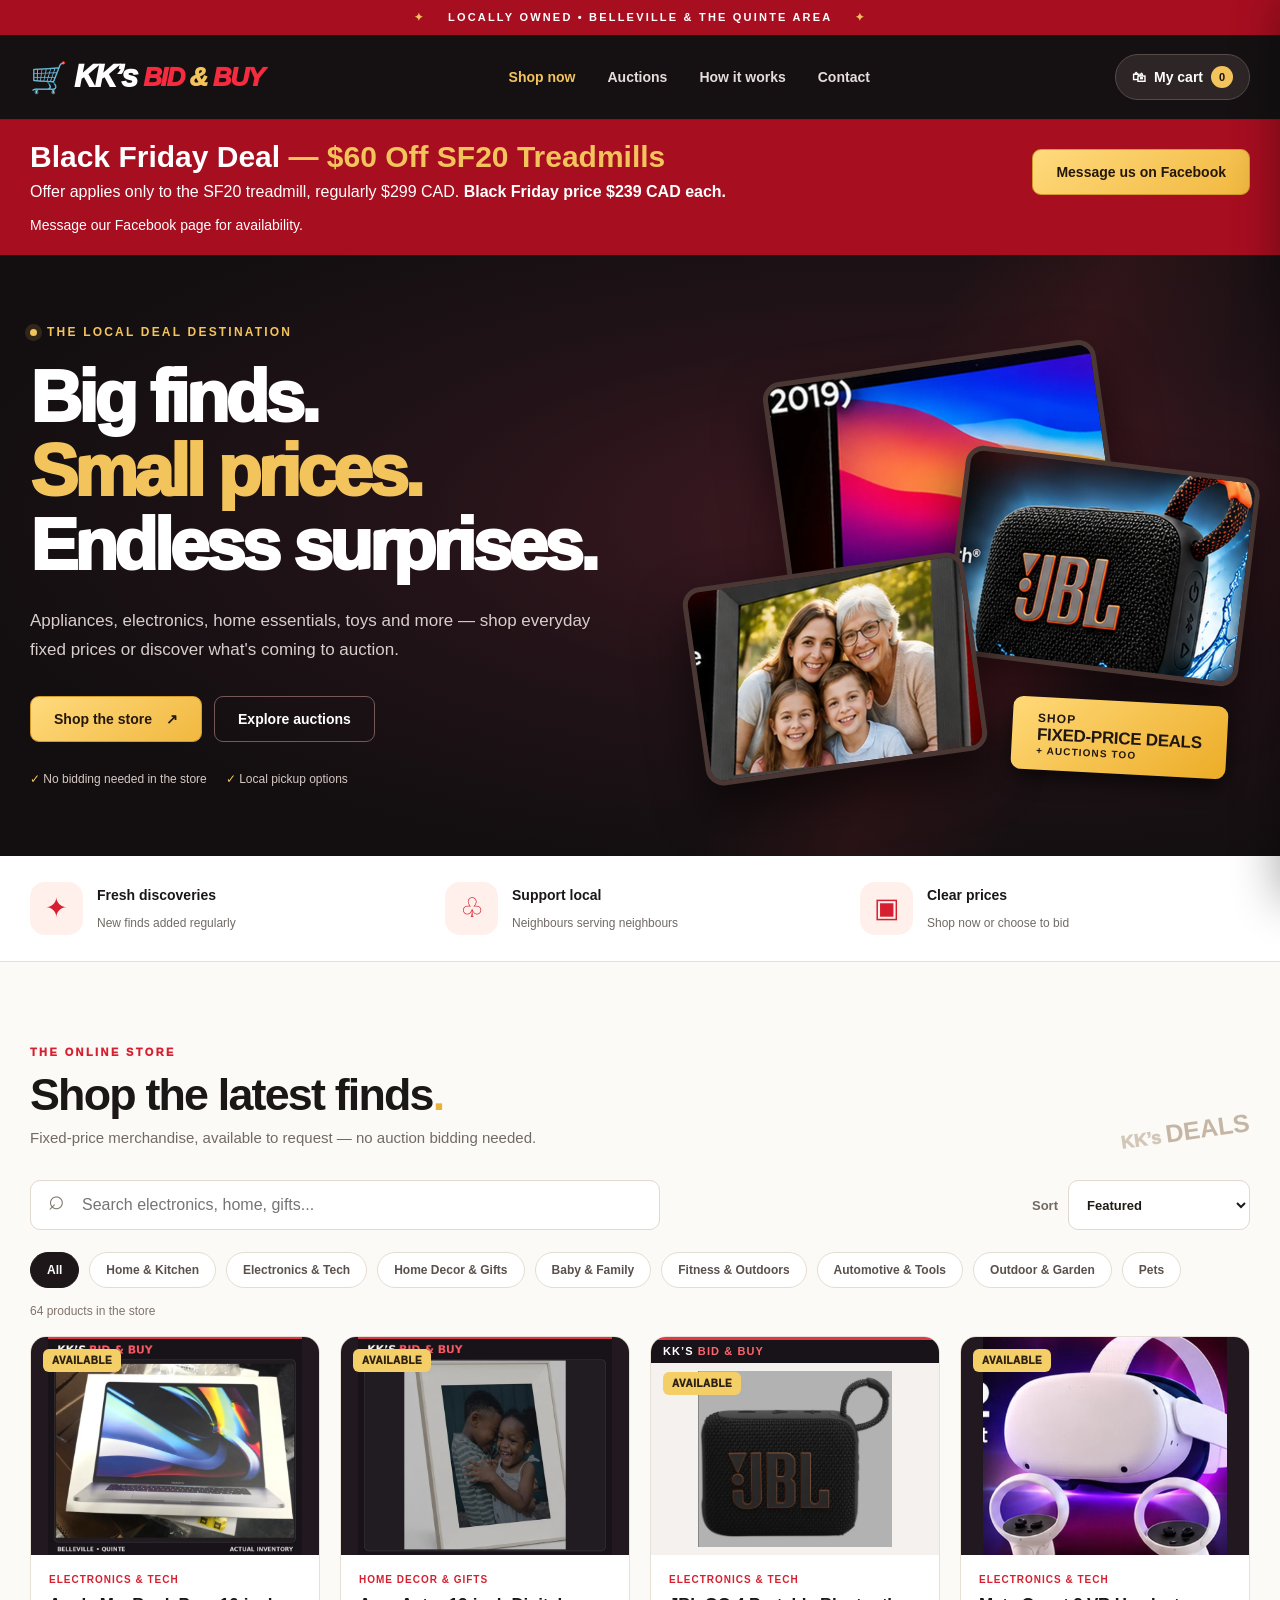
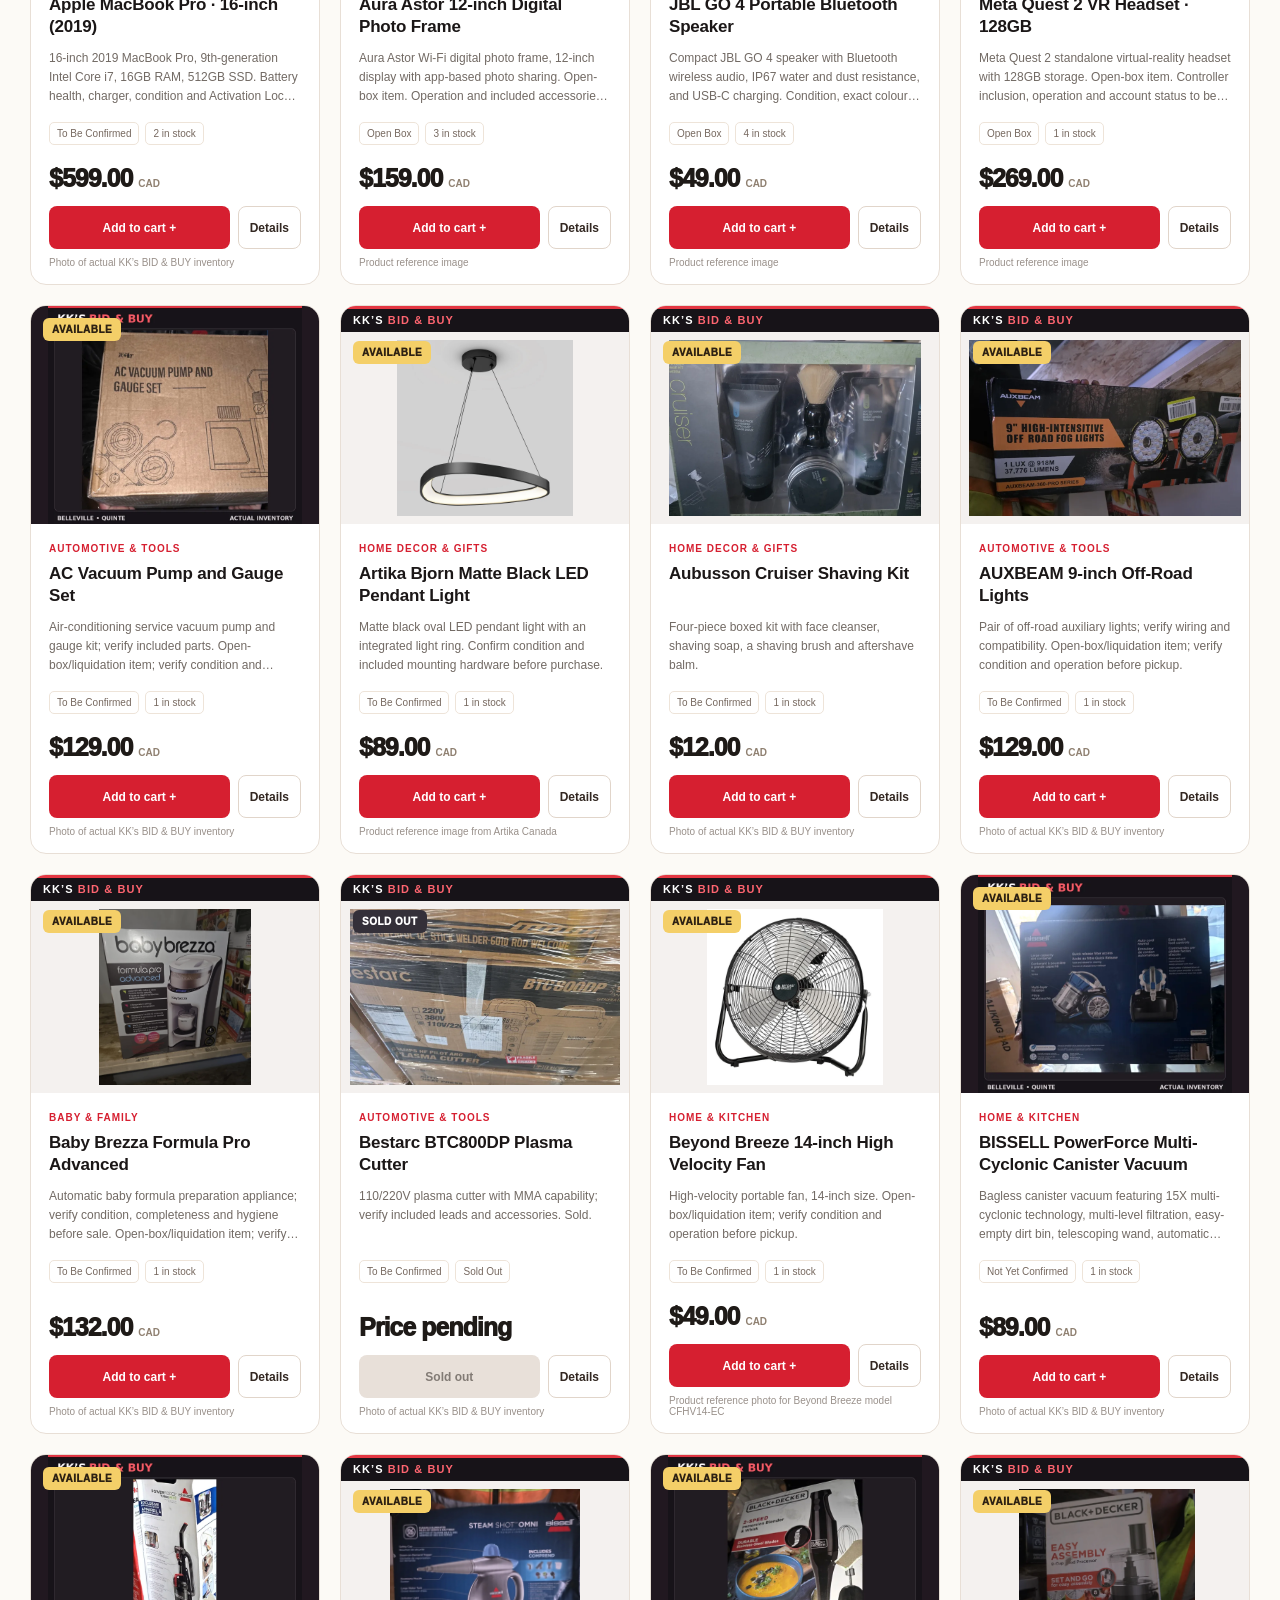
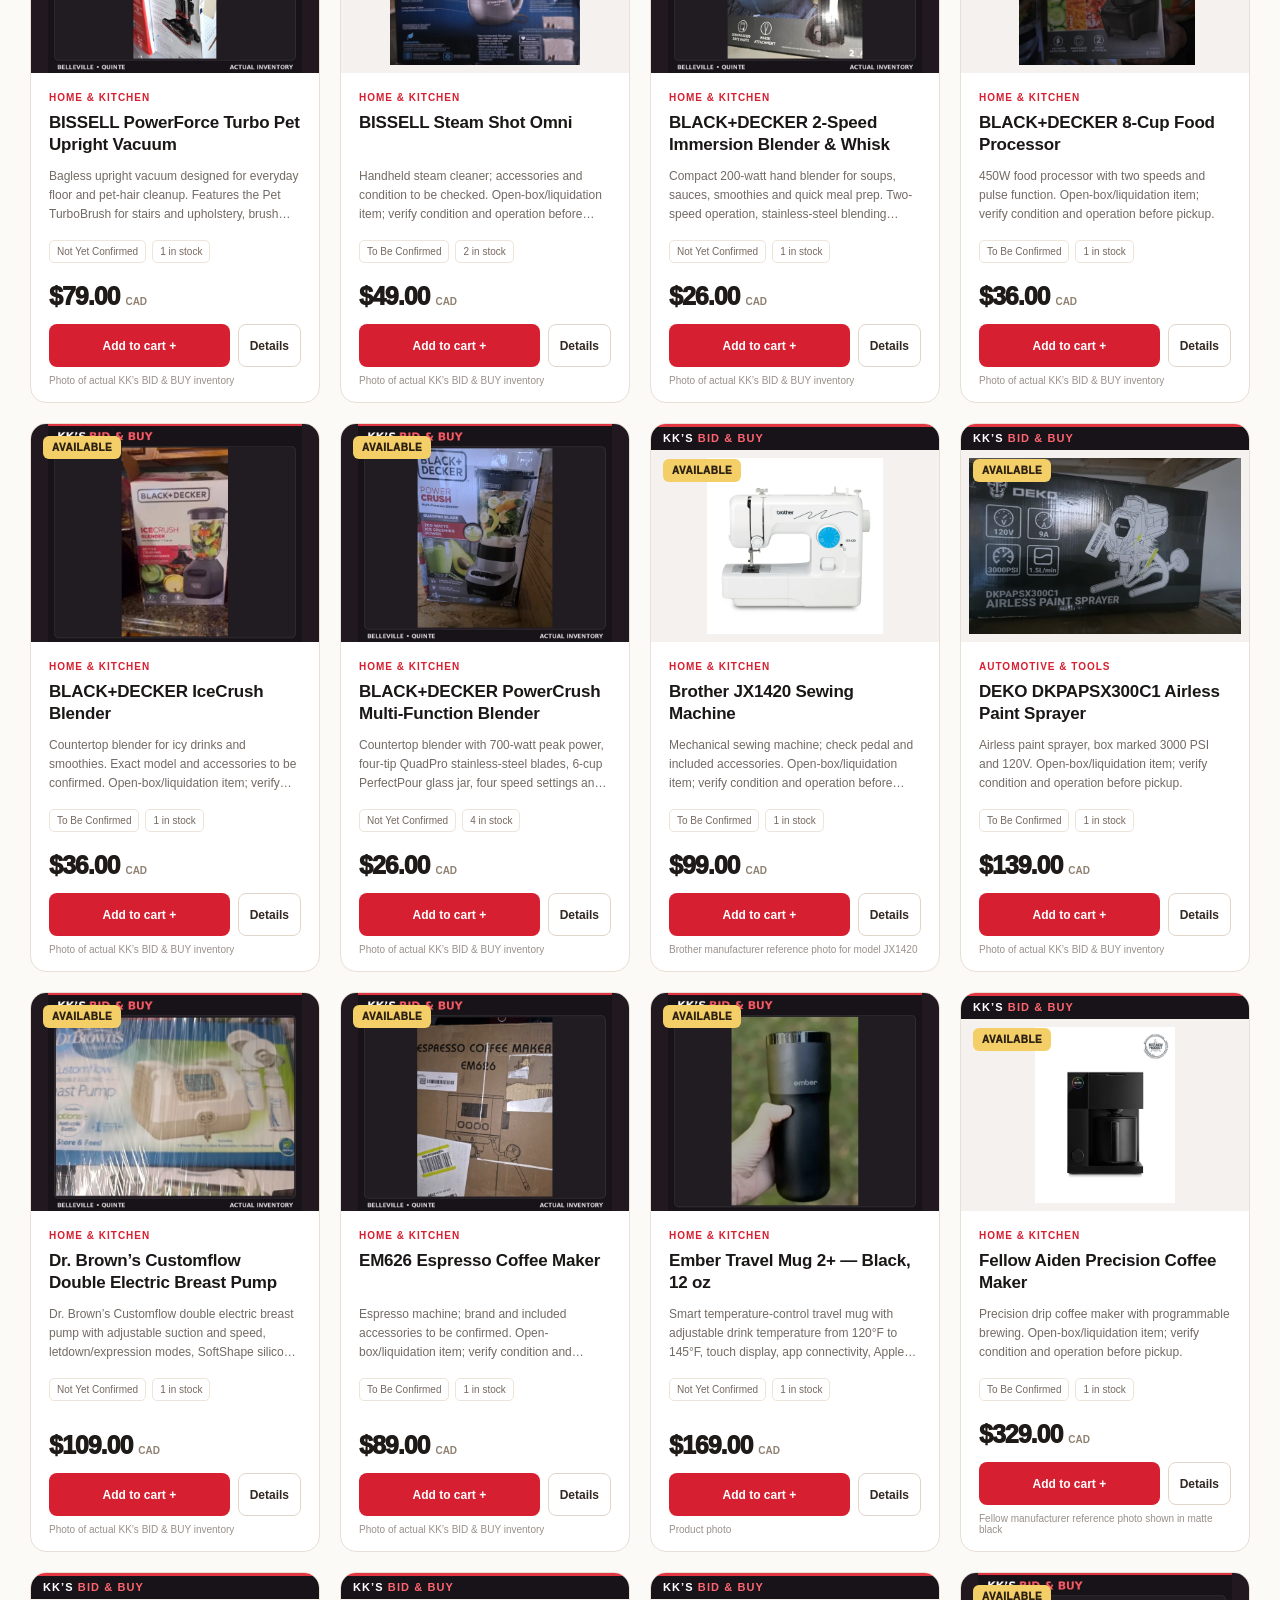
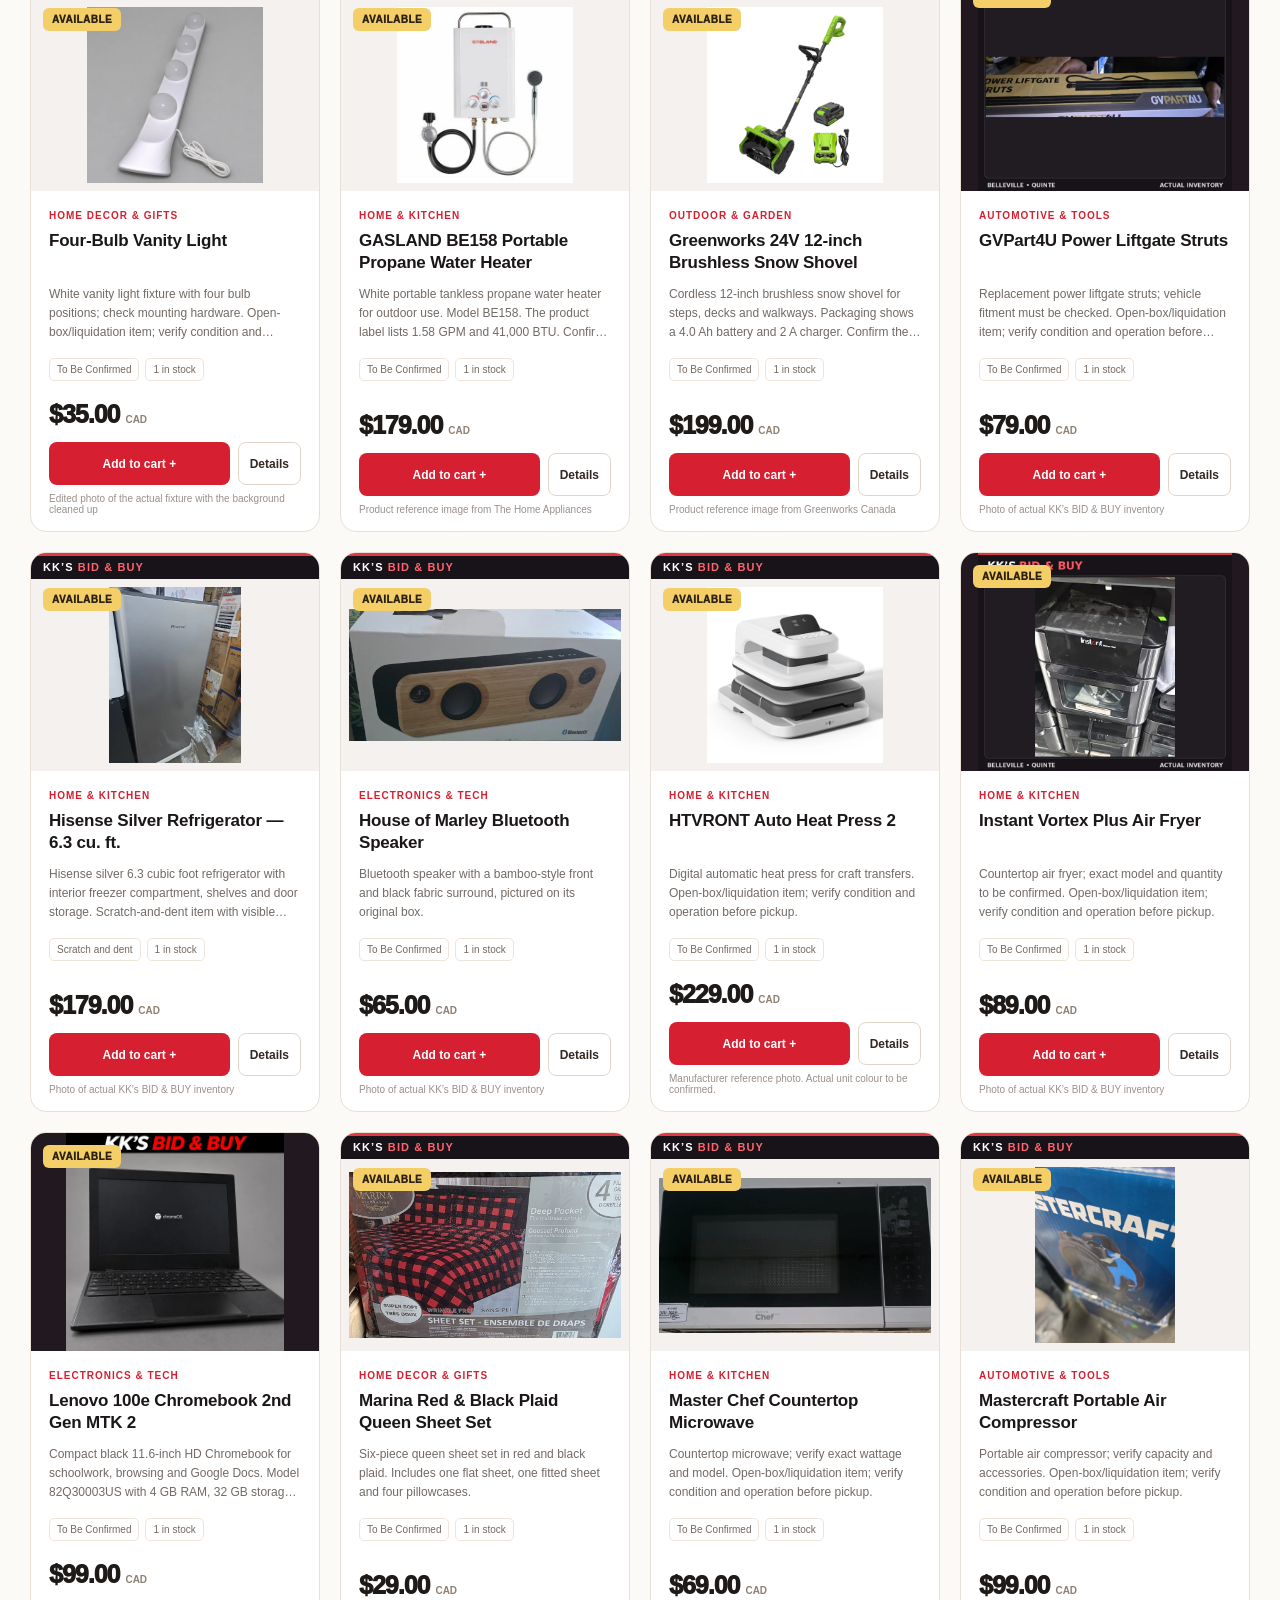
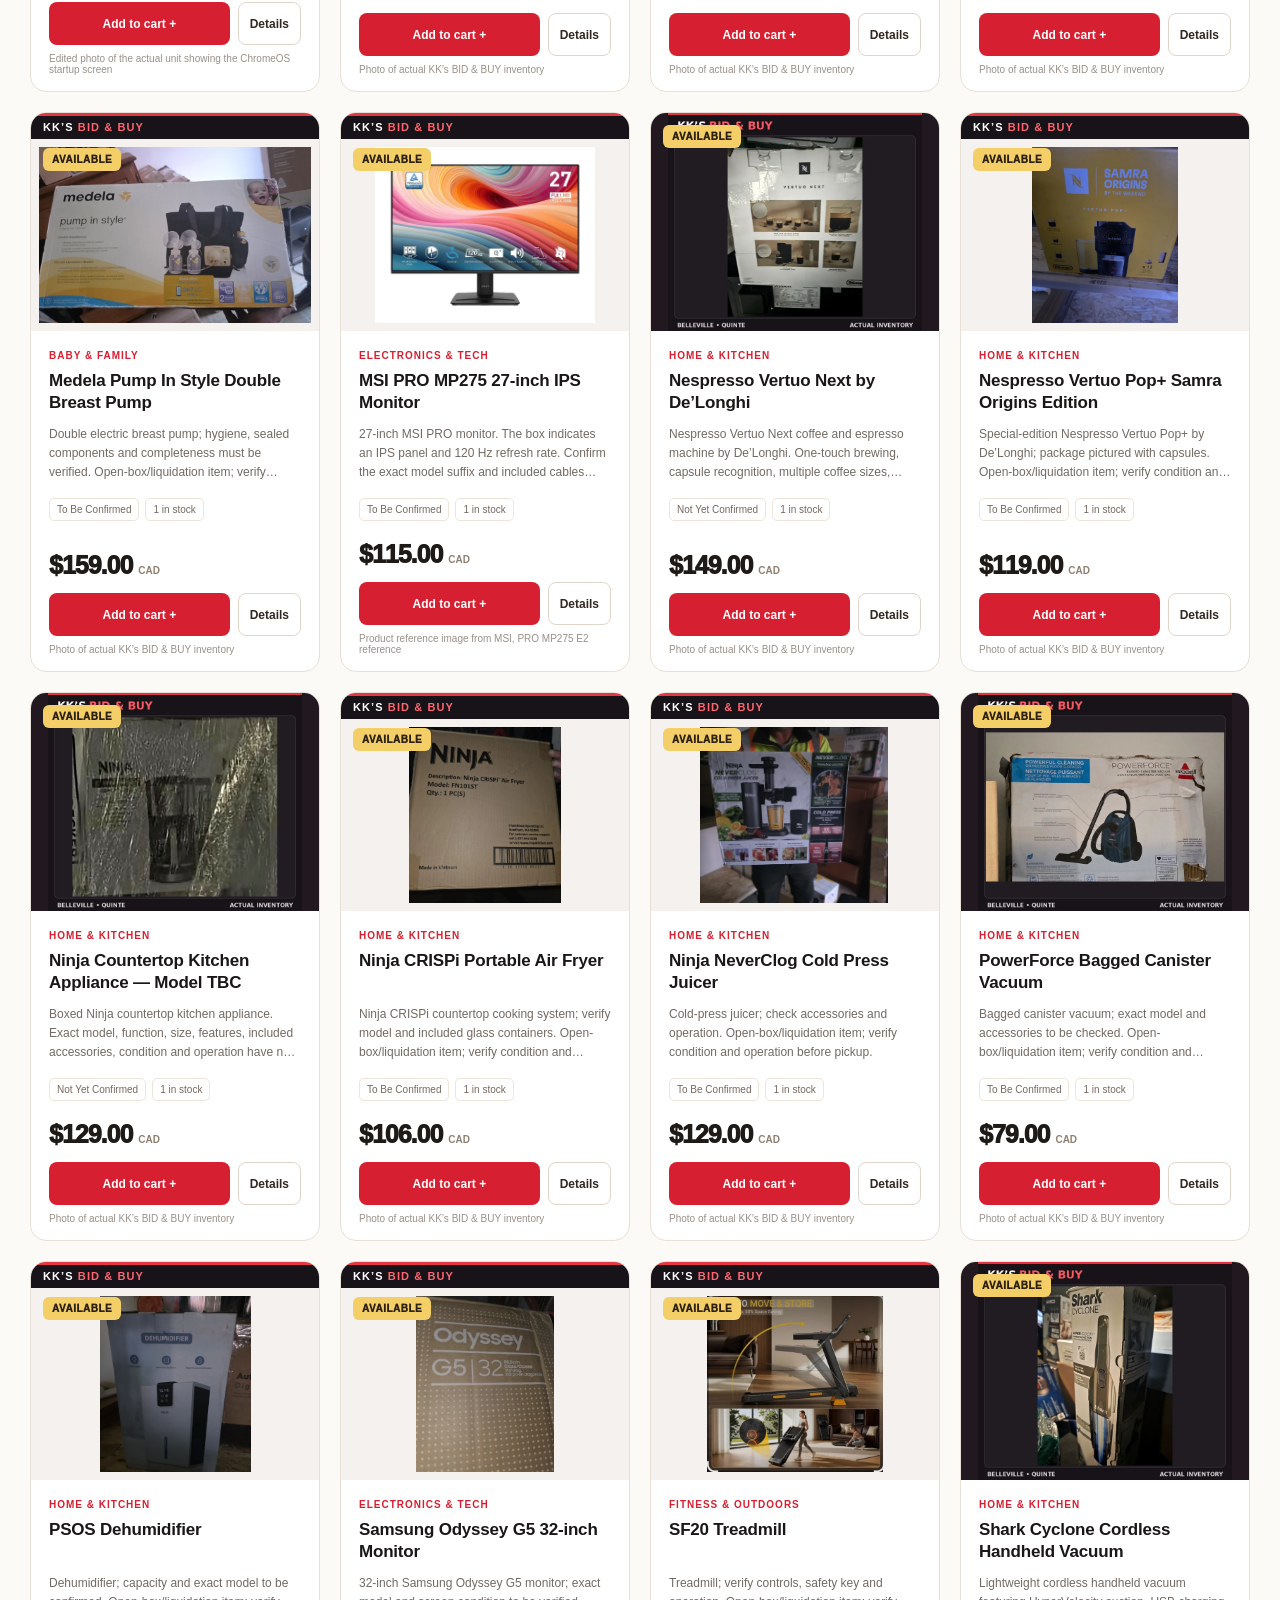
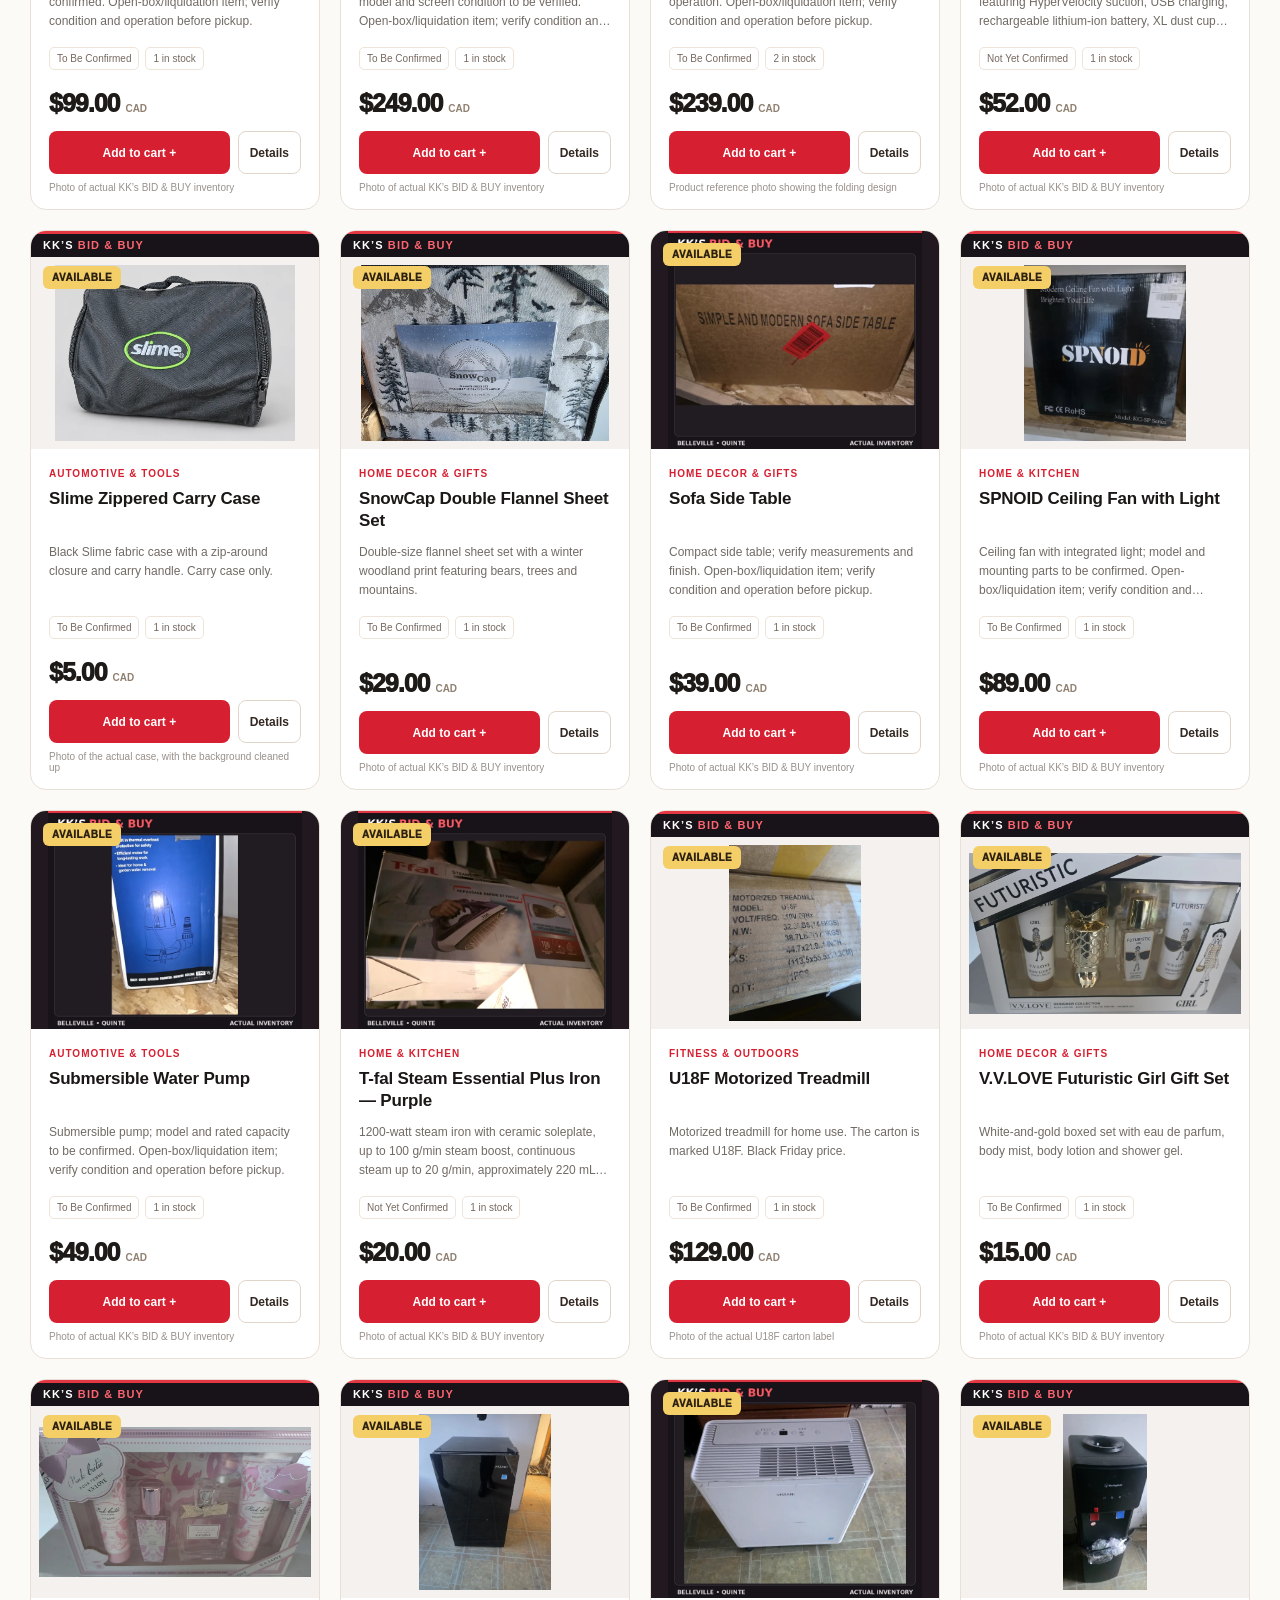
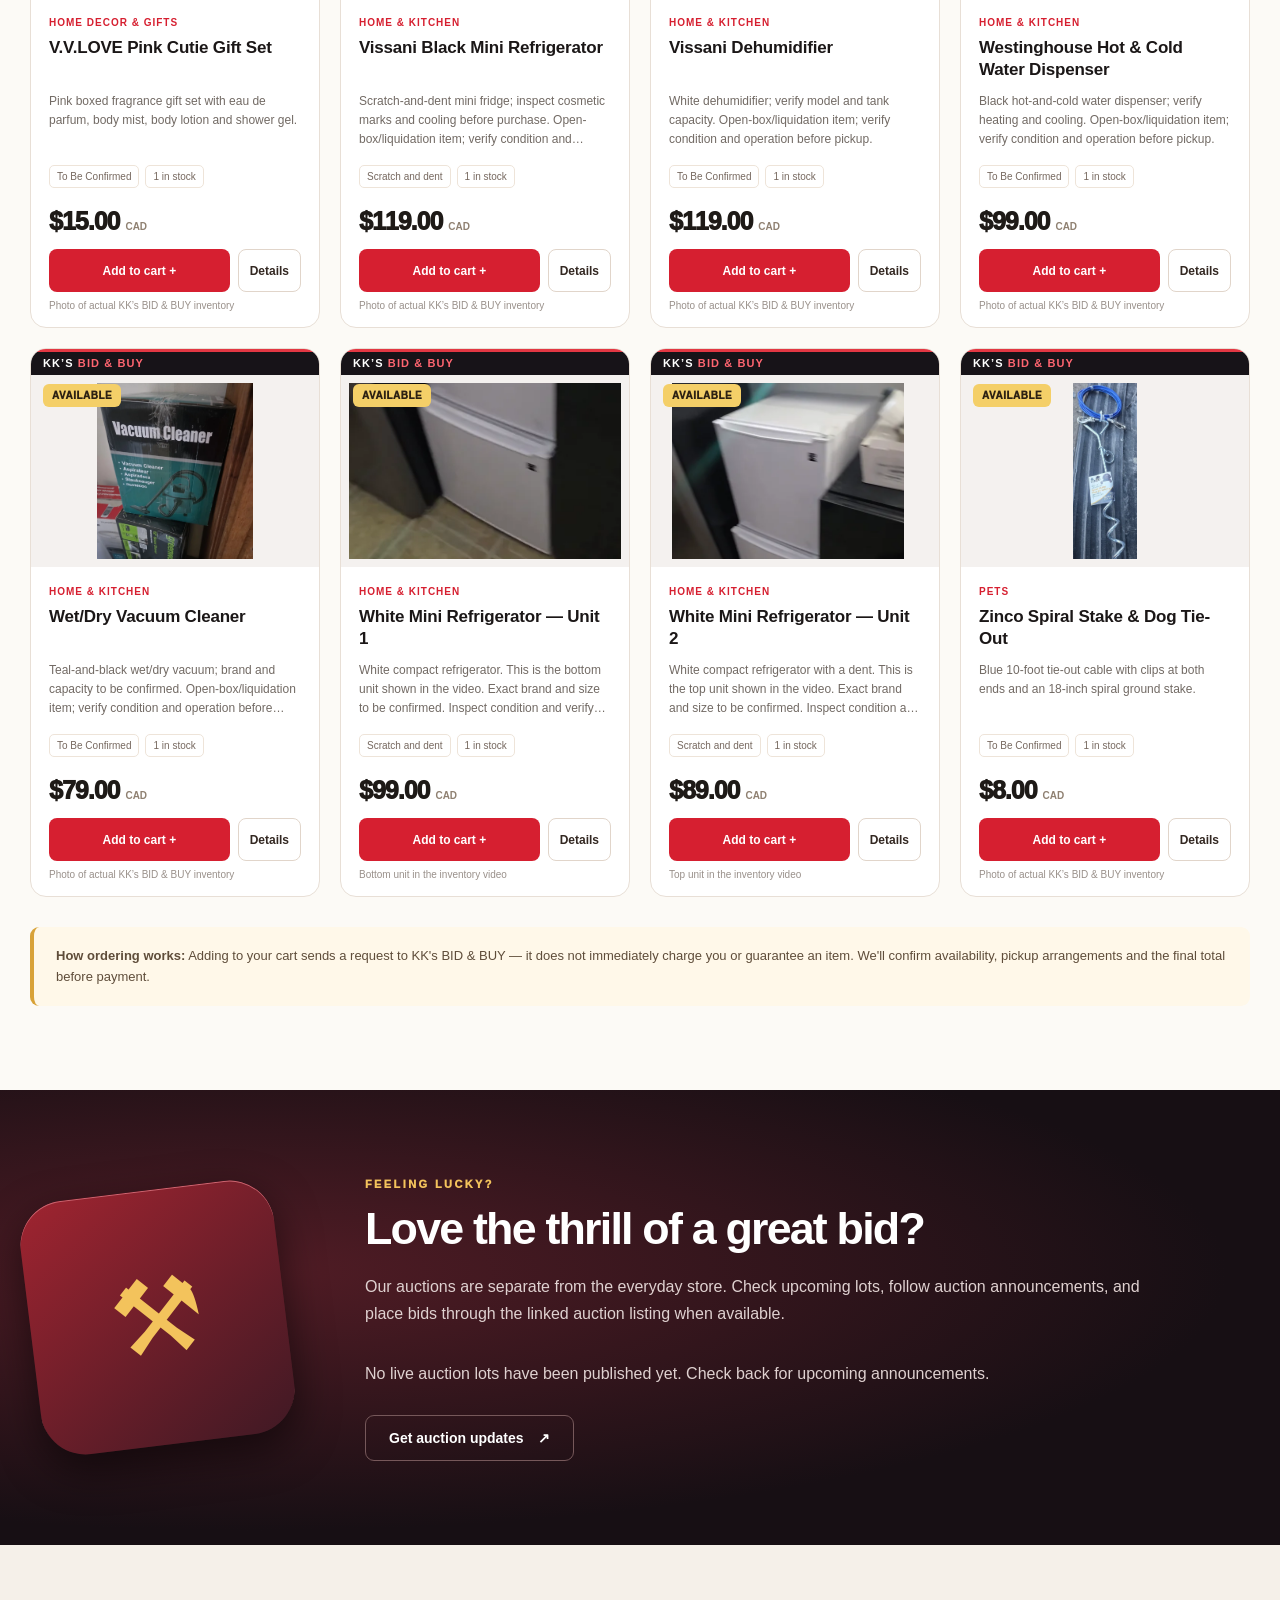
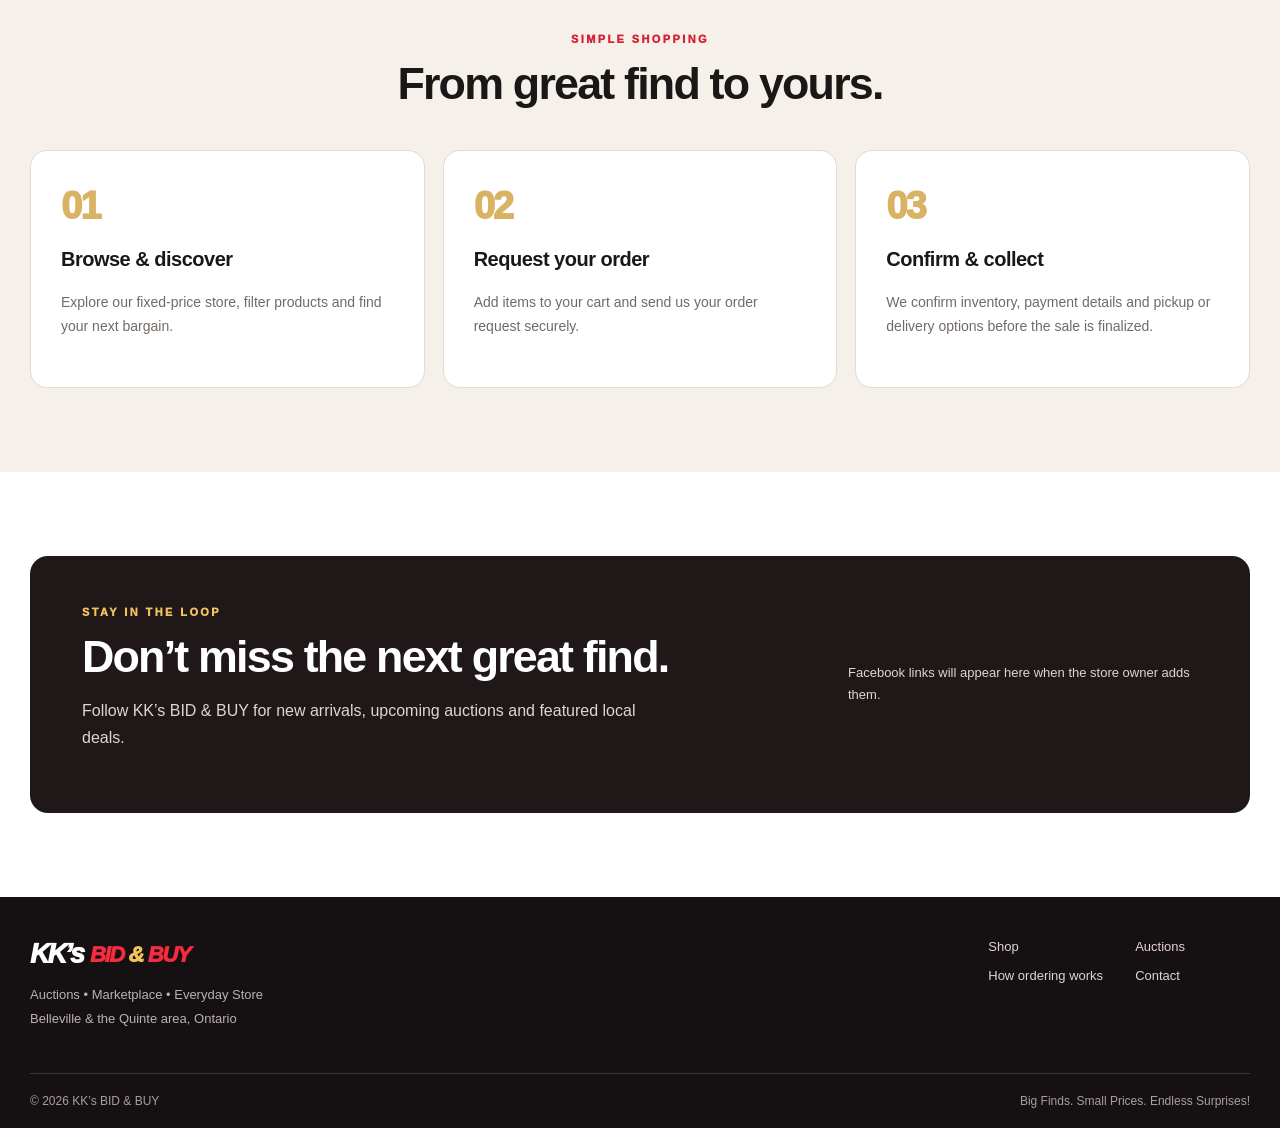
==== commit 93895477: "Limit Black Friday treadmill discount to the SF20" ====
--- a/index.html
+++ b/index.html
@@ -32,11 +32,11 @@
  <section id="black-friday-treadmills" aria-labelledby="black-friday-treadmills-title">
   <div class="shell black-friday-offer">
    <div>
-    <h2 id="black-friday-treadmills-title">Black Friday Deal <span>— $60 Off Treadmills!</span></h2>
-    <p>Keep walking all winter from the comfort of home. Get <strong>$60 off treadmills</strong> at <strong>KK’s BID &amp; BUY</strong>.</p>
+    <h2 id="black-friday-treadmills-title">Black Friday Deal <span>— $60 Off SF20 Treadmills</span></h2>
+    <p>Offer applies only to the SF20 treadmill, regularly $299 CAD. <strong>Black Friday price $239 CAD each.</strong></p>
    </div>
    <a class="button button-gold" href="https://www.facebook.com/share/19fpamtz1H/" target="_blank" rel="noopener noreferrer">Message us on Facebook</a>
-   <p class="black-friday-details">Message our Facebook page for sale prices and availability.</p>
+   <p class="black-friday-details">Message our Facebook page for availability.</p>
   </div>
  </section>
  <section class="hero" id="home">
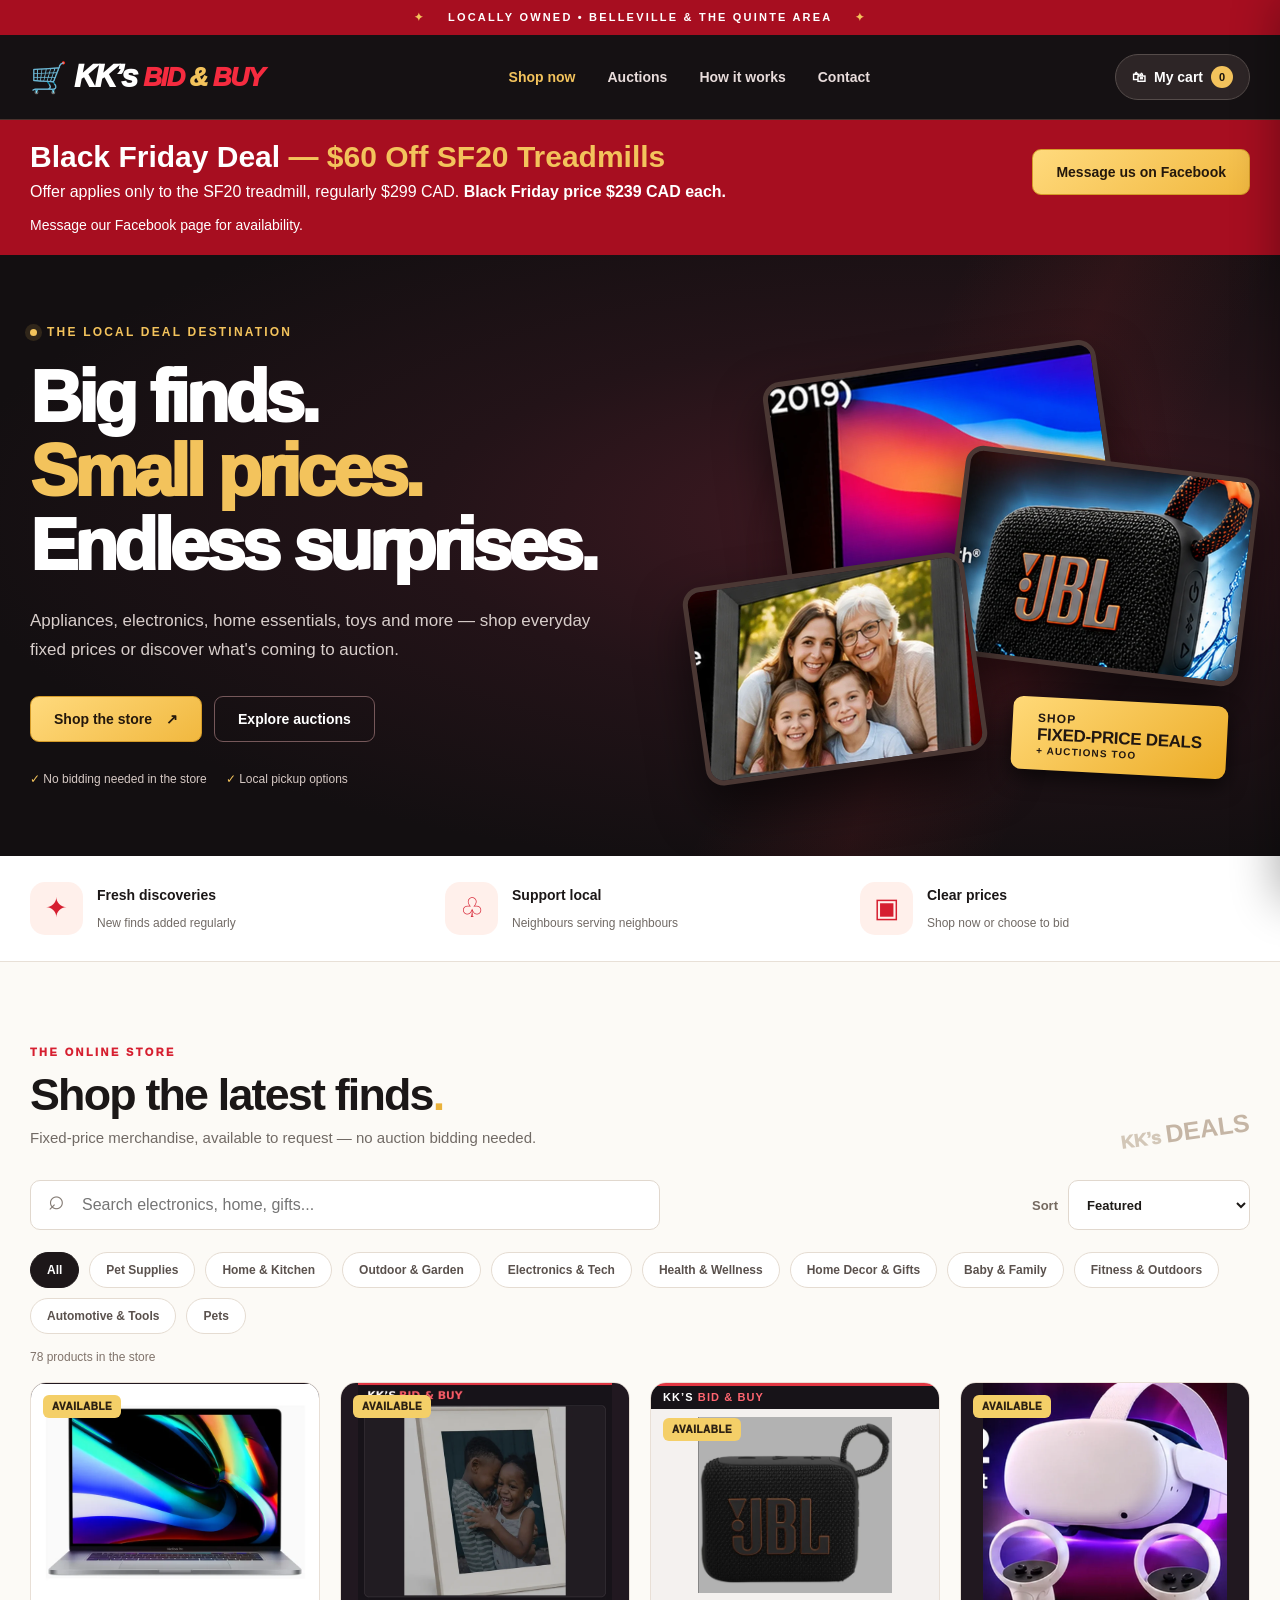
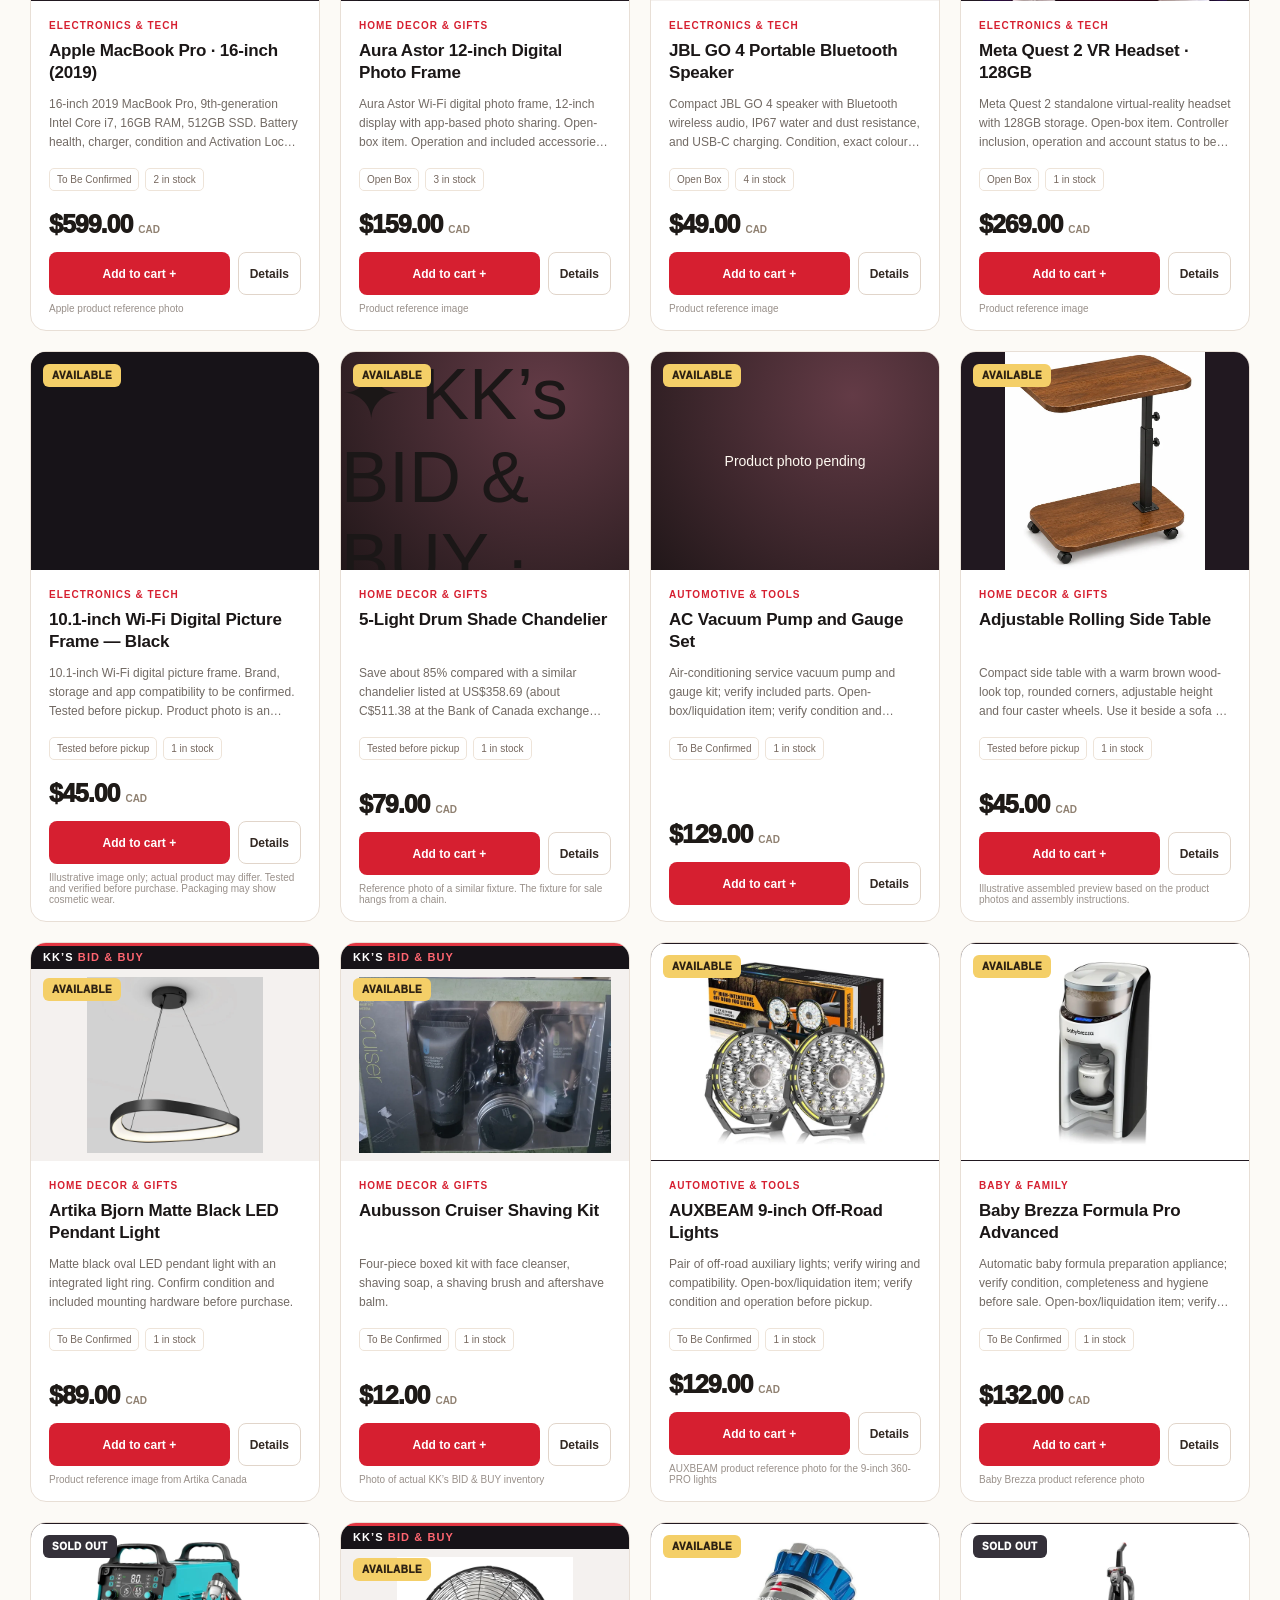
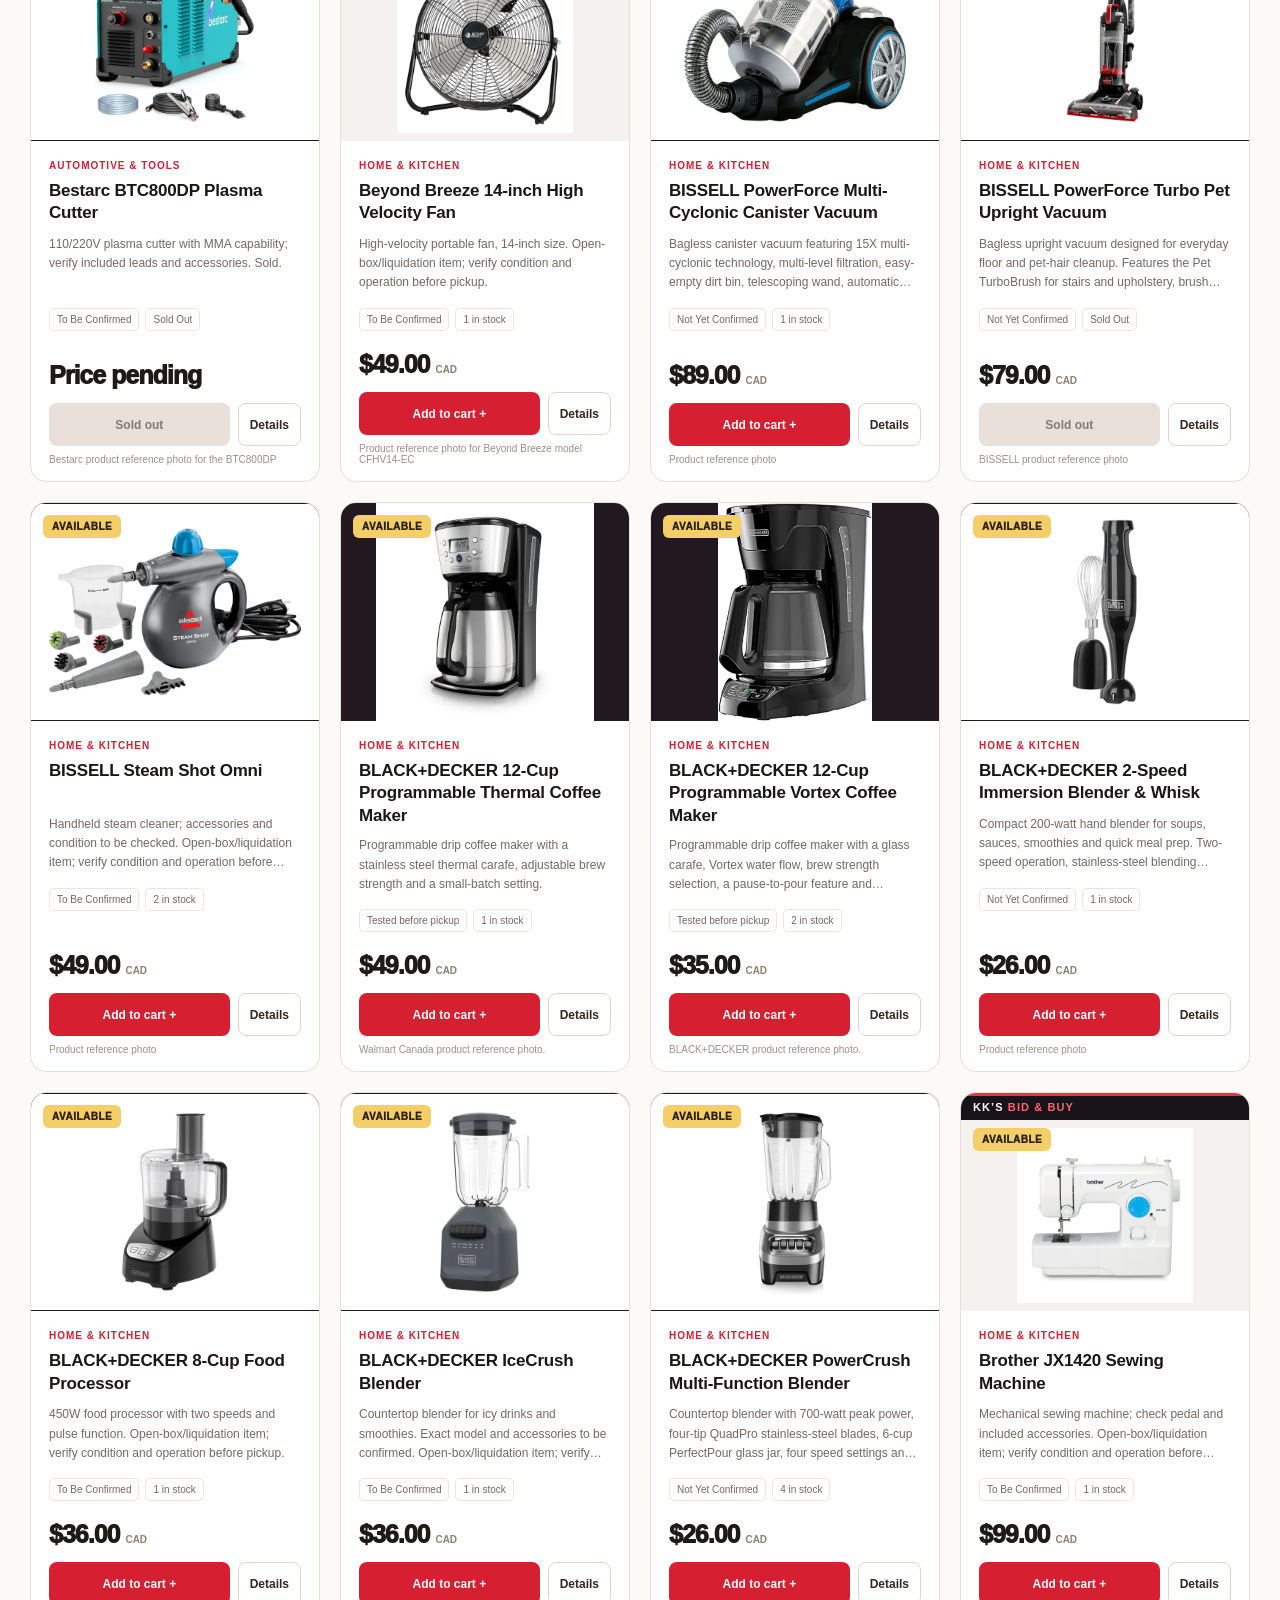
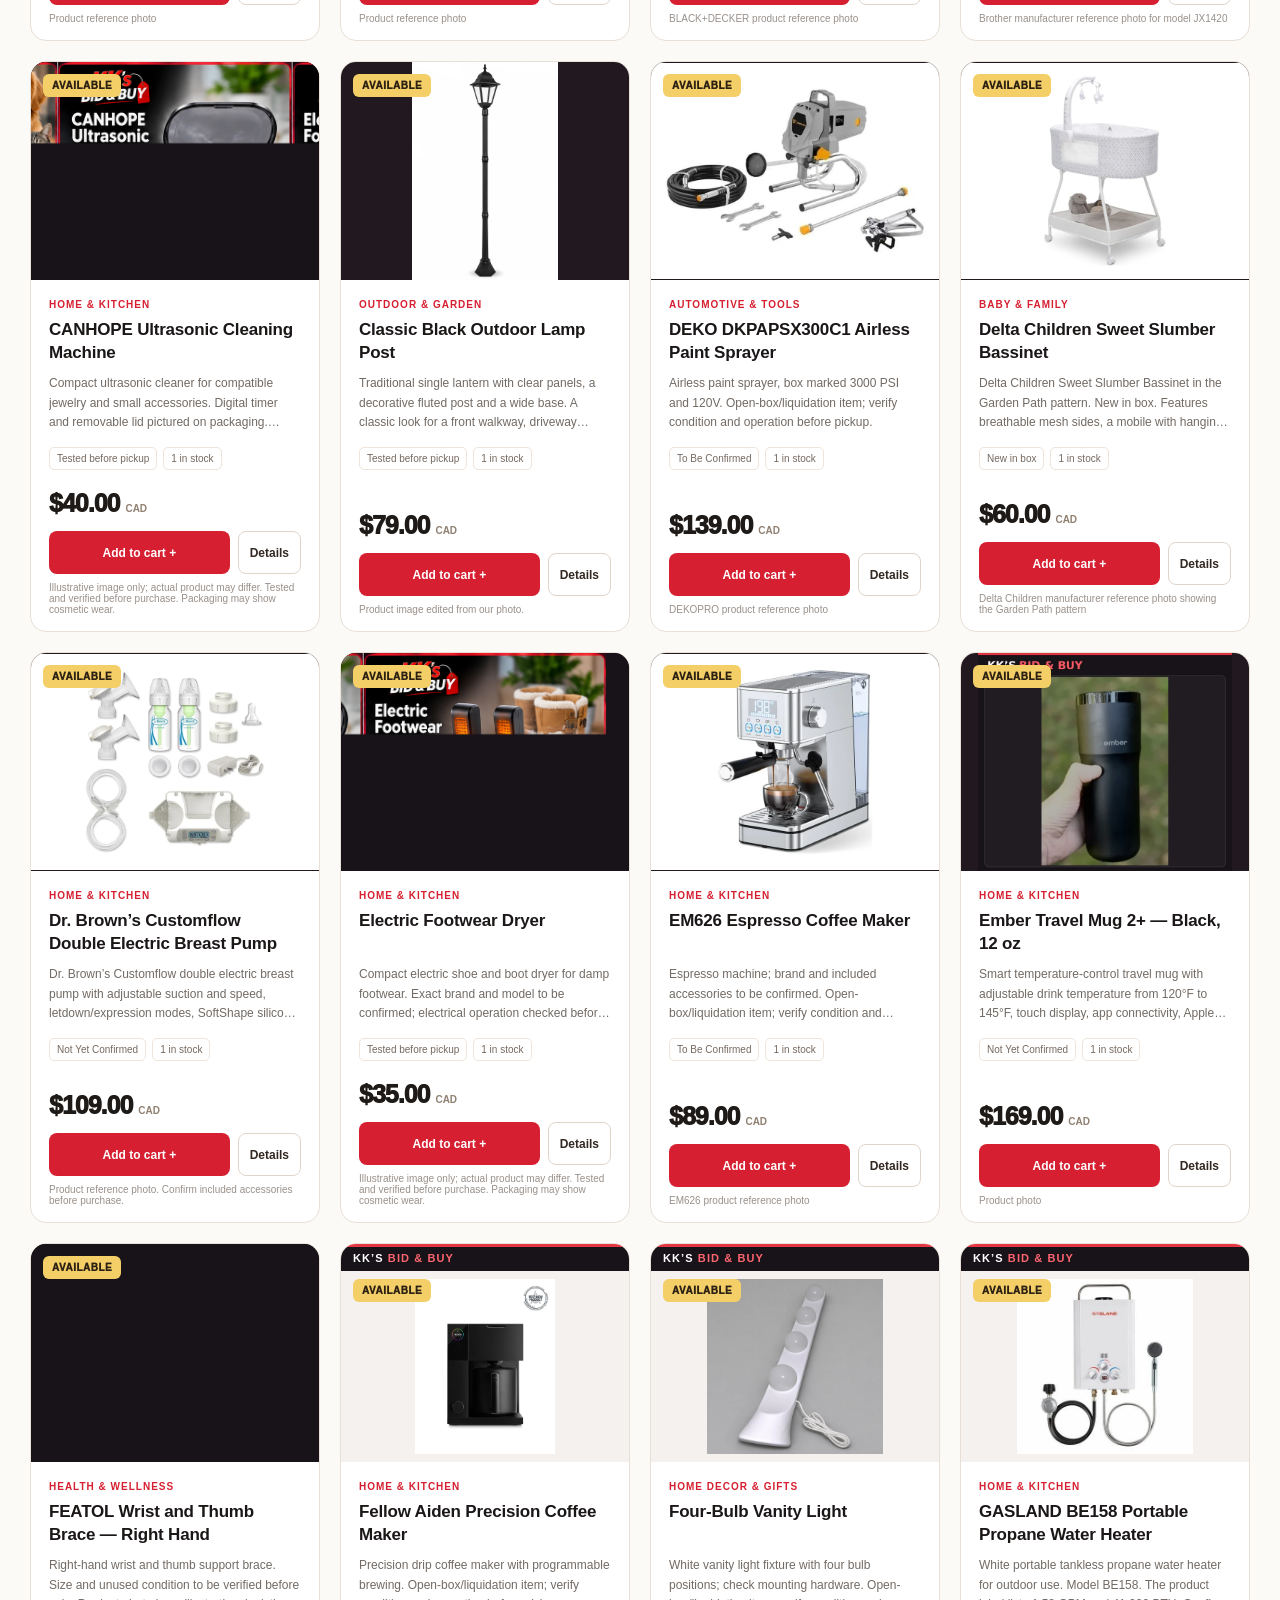
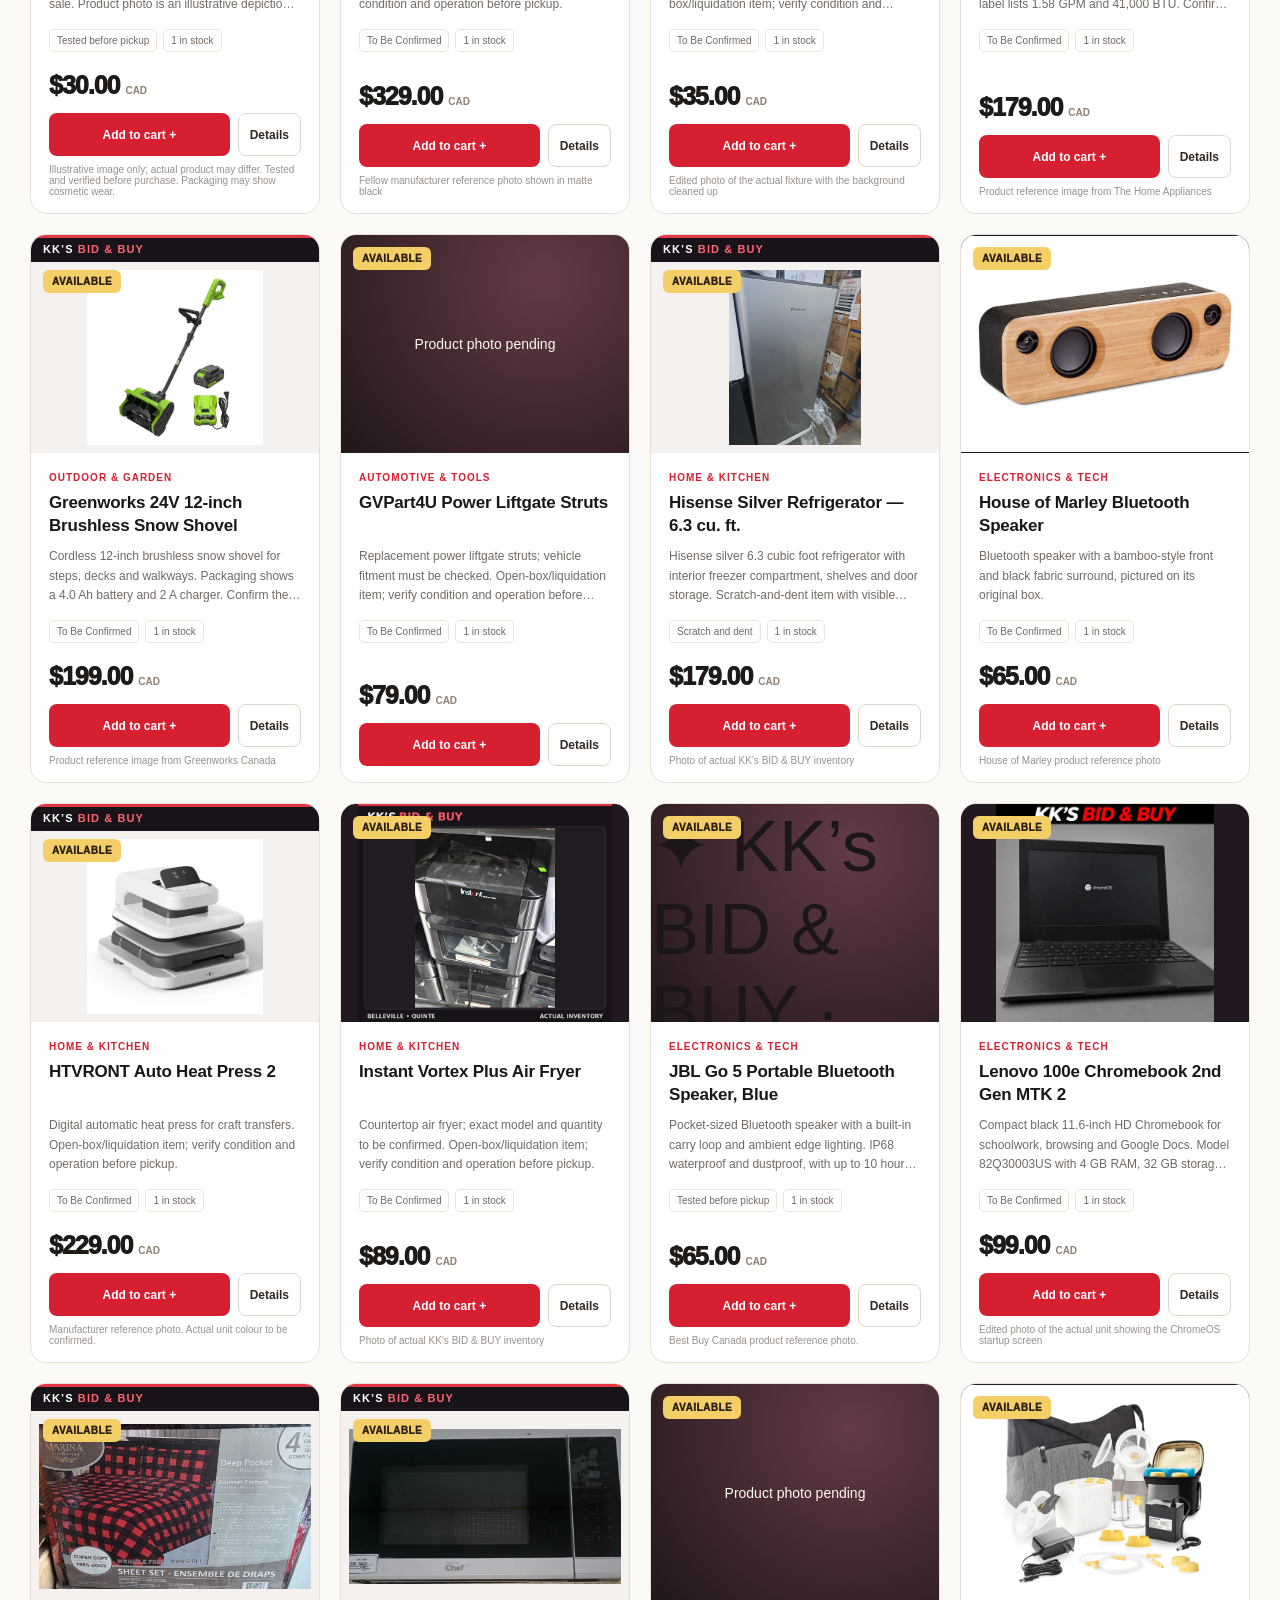
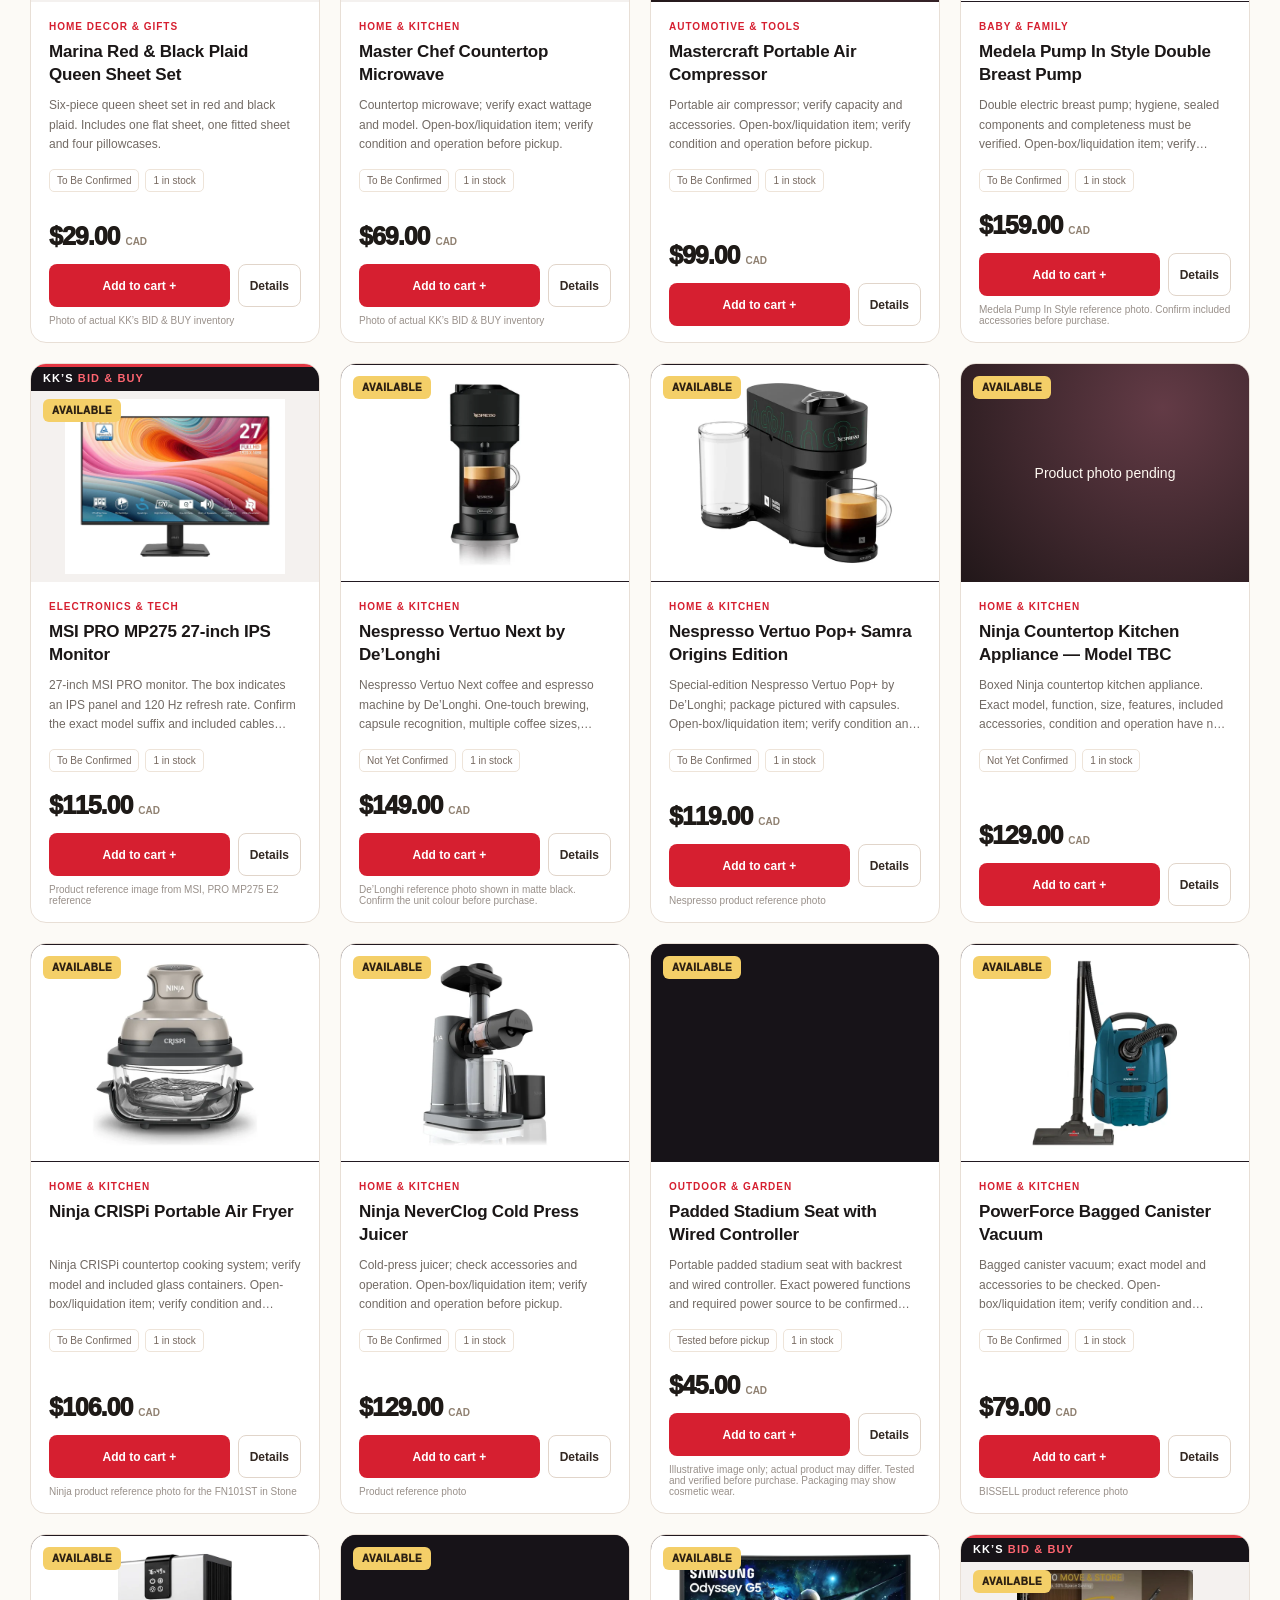
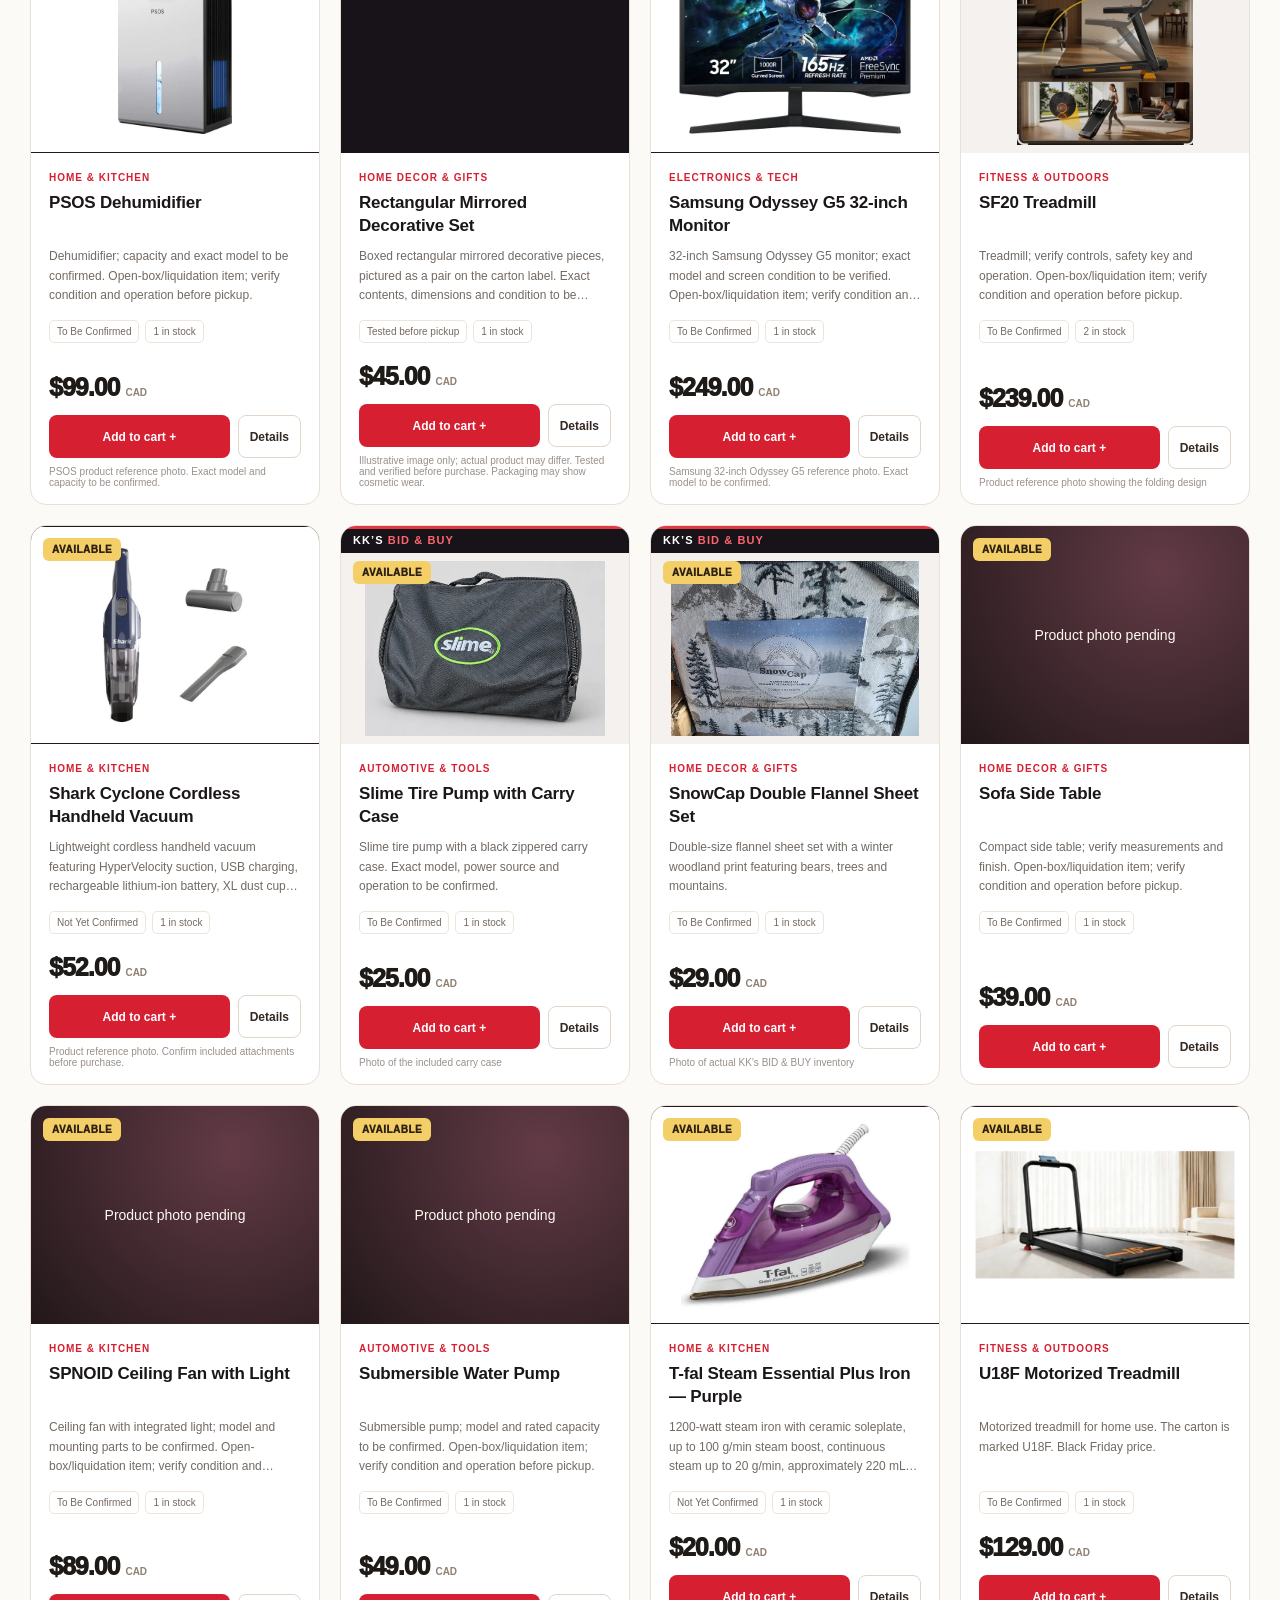
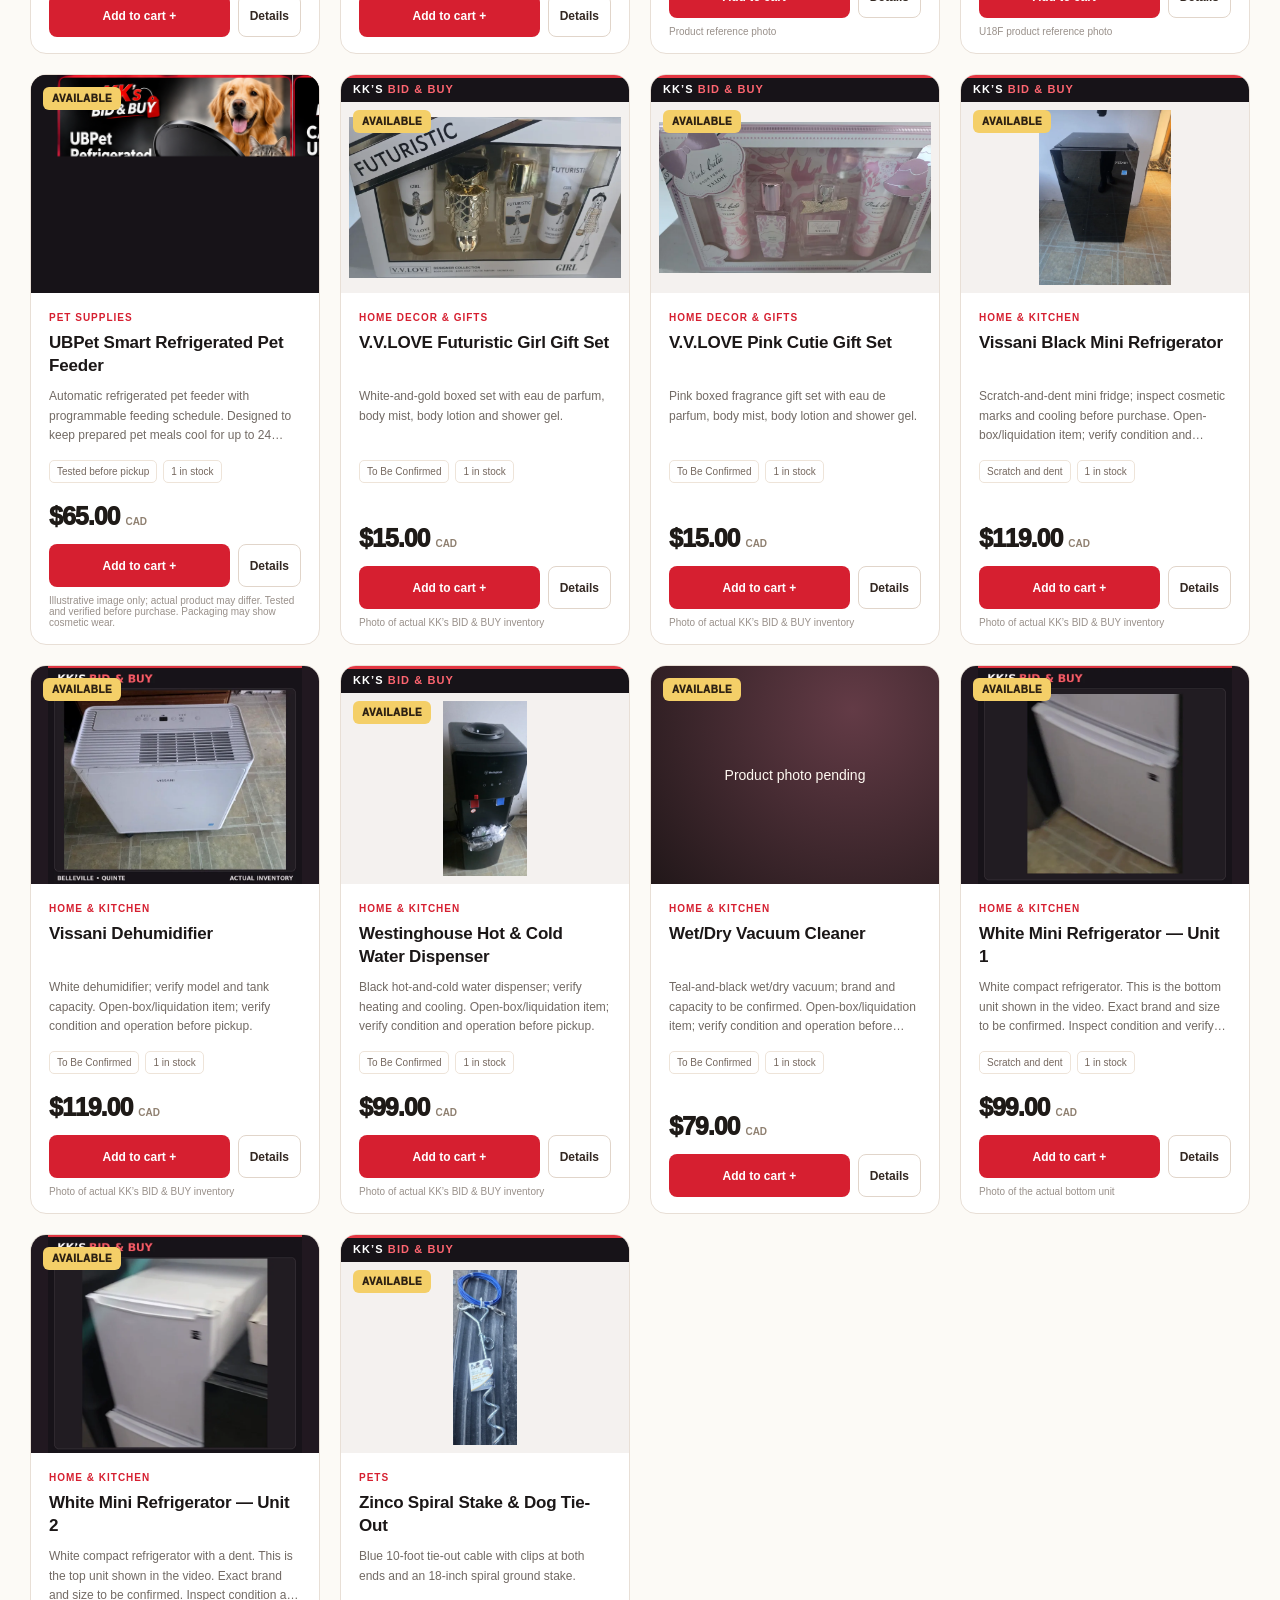
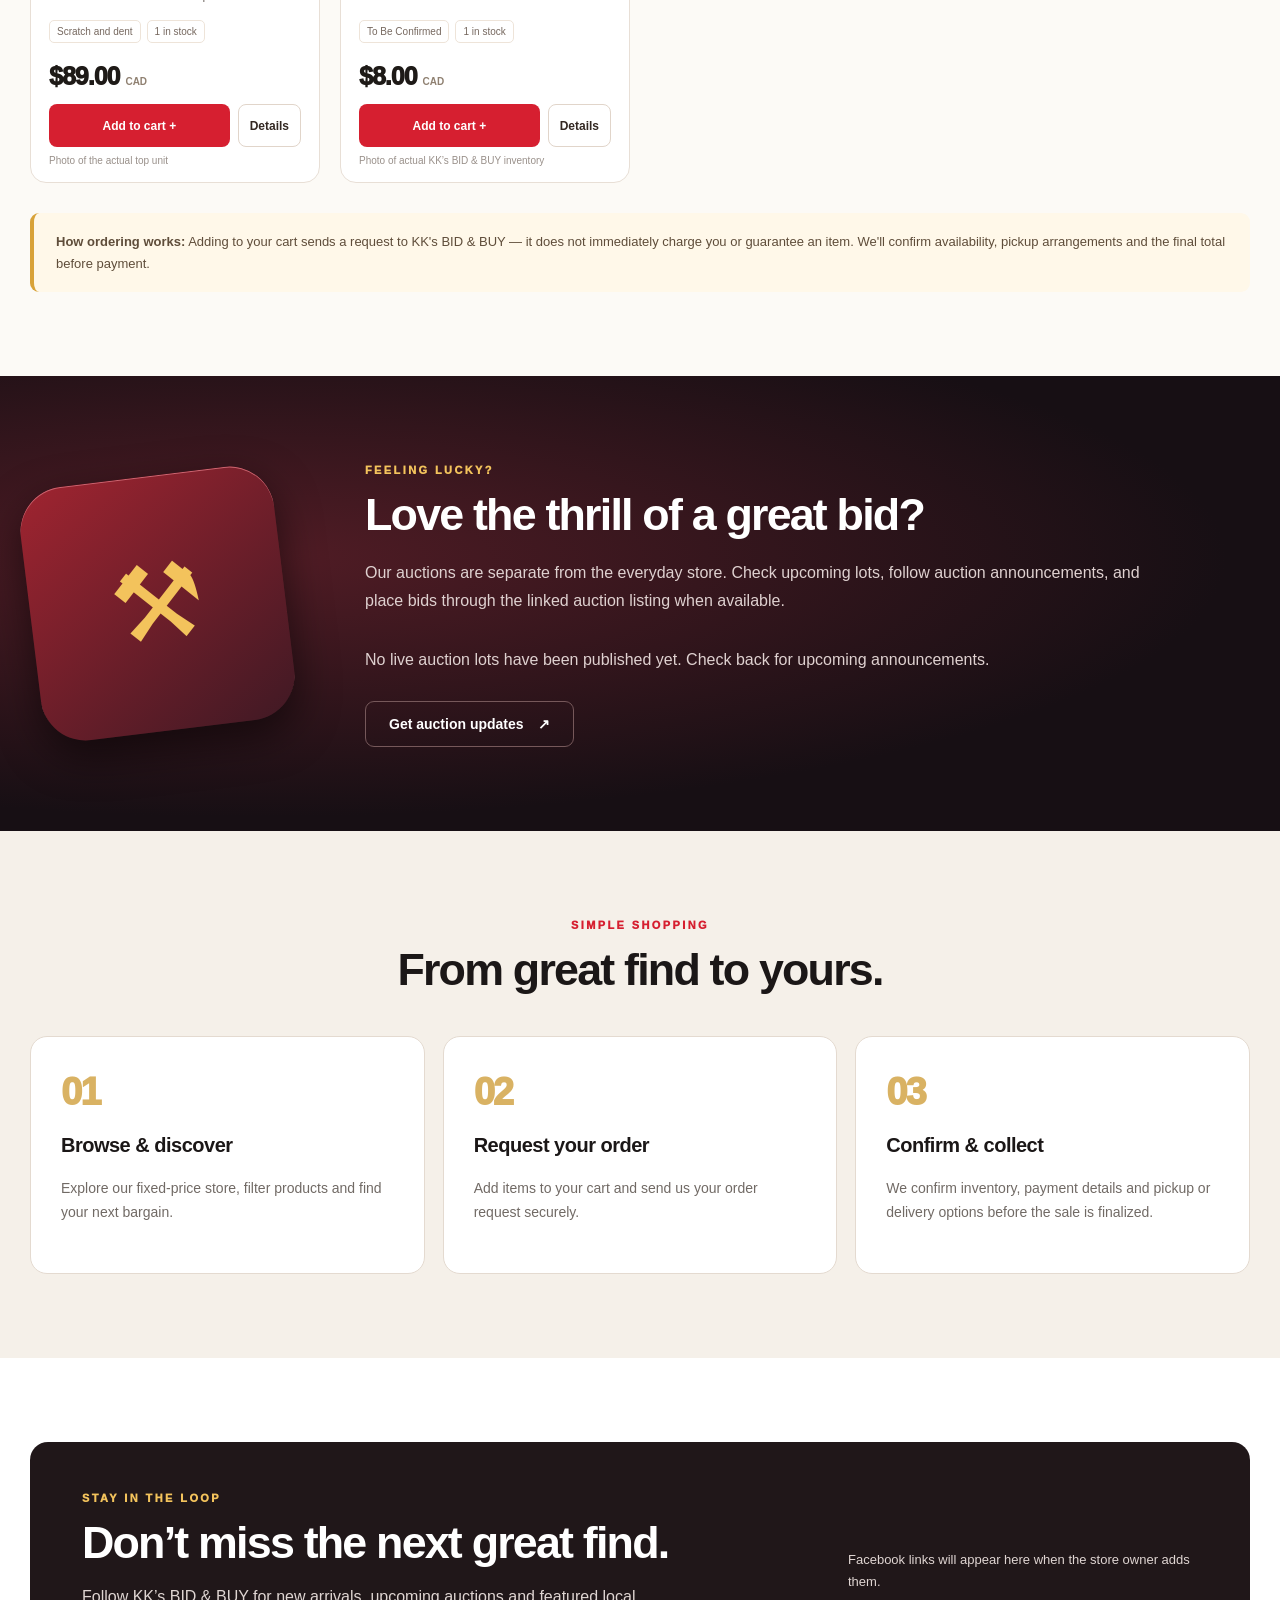
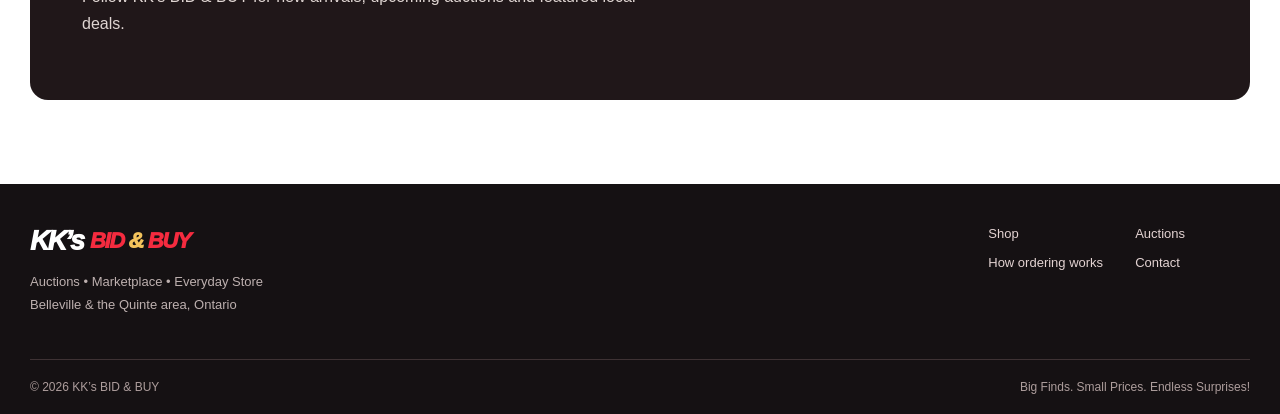
==== commit 9eeeb969: "Replace seven placeholder illustrations with branded product pictures; show actual black frame" ====
--- a/index.html
+++ b/index.html
@@ -6,10 +6,10 @@
 <meta name="theme-color" content="#151113">
 <meta name="description" content="Shop local liquidation deals, everyday bargains and upcoming auctions from KK's Bid & Buy in Belleville and the Quinte area.">
 <title>KK's BID & BUY | Shop Deals & Auctions</title>
-<link rel="stylesheet" href="styles.css">
+<link rel="stylesheet" href="styles.css?v=20261117-pictures">
 <script defer src="settings.js"></script>
-<script defer src="listings.js"></script>
-<script defer src="site.js"></script>
+<script defer src="listings.js?v=20261117-pictures"></script>
+<script defer src="site.js?v=20261117-pictures"></script>
 <style>
  #black-friday-treadmills { background: var(--red-dark); color: #fff; }
  .black-friday-offer { display: flex; flex-wrap: wrap; align-items: center; justify-content: space-between; gap: 12px 24px; padding-block: 20px; }
--- a/styles.css
+++ b/styles.css
@@ -25,3 +25,7 @@
 .prod-img:has(.kk-photo) .item-badge { top: 35px; }
 .detail-photos .kk-photo { height: min(34vh, 270px); }
 .detail-photos .kk-photo-view img, .prod-img .kk-photo-view img { height: calc(100% - 16px); width: calc(100% - 16px); }
+
+.product-photo-pending { width: 100%; color: #fffaf2; font-size: 14px; text-align: center; }
+
+.product-picture-panel{display:block;width:100%;height:100%;max-height:440px;background:#171318}.detail-photos .product-picture-panel{height:min(45vh,440px)}
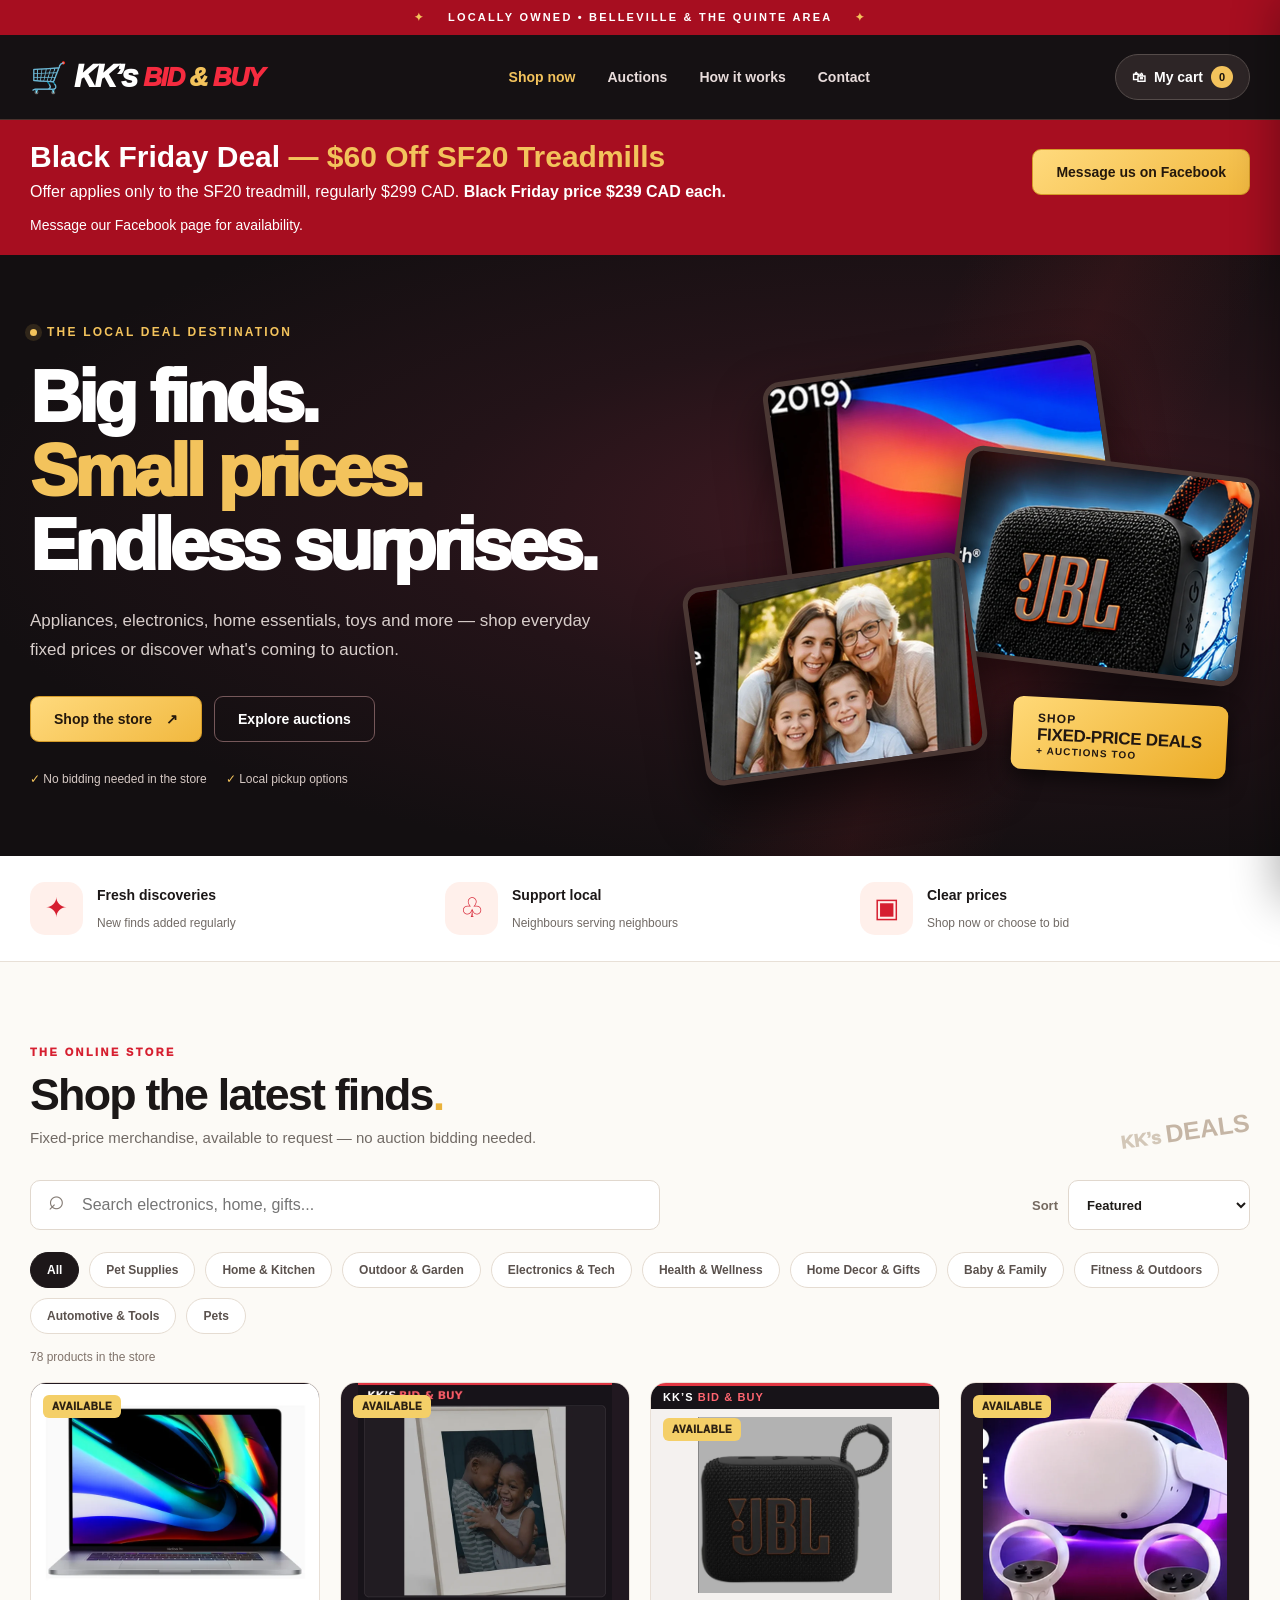
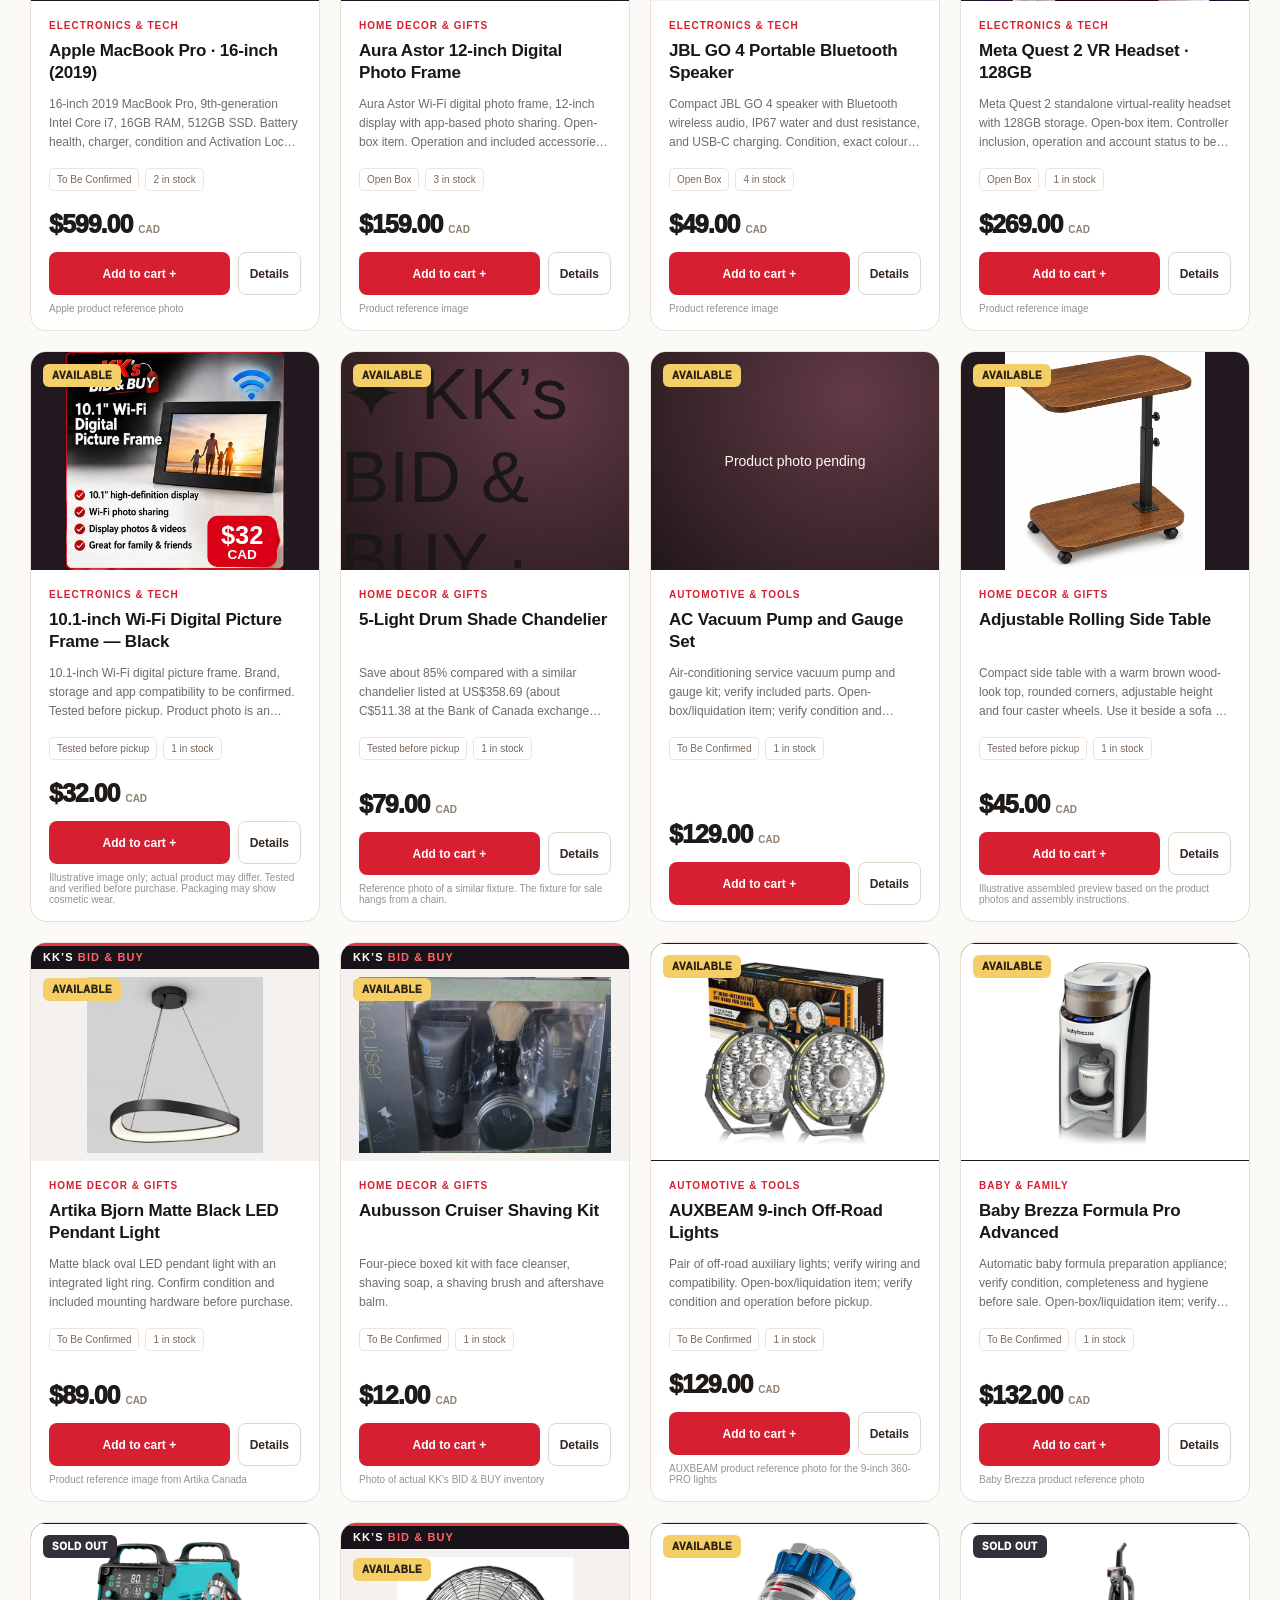
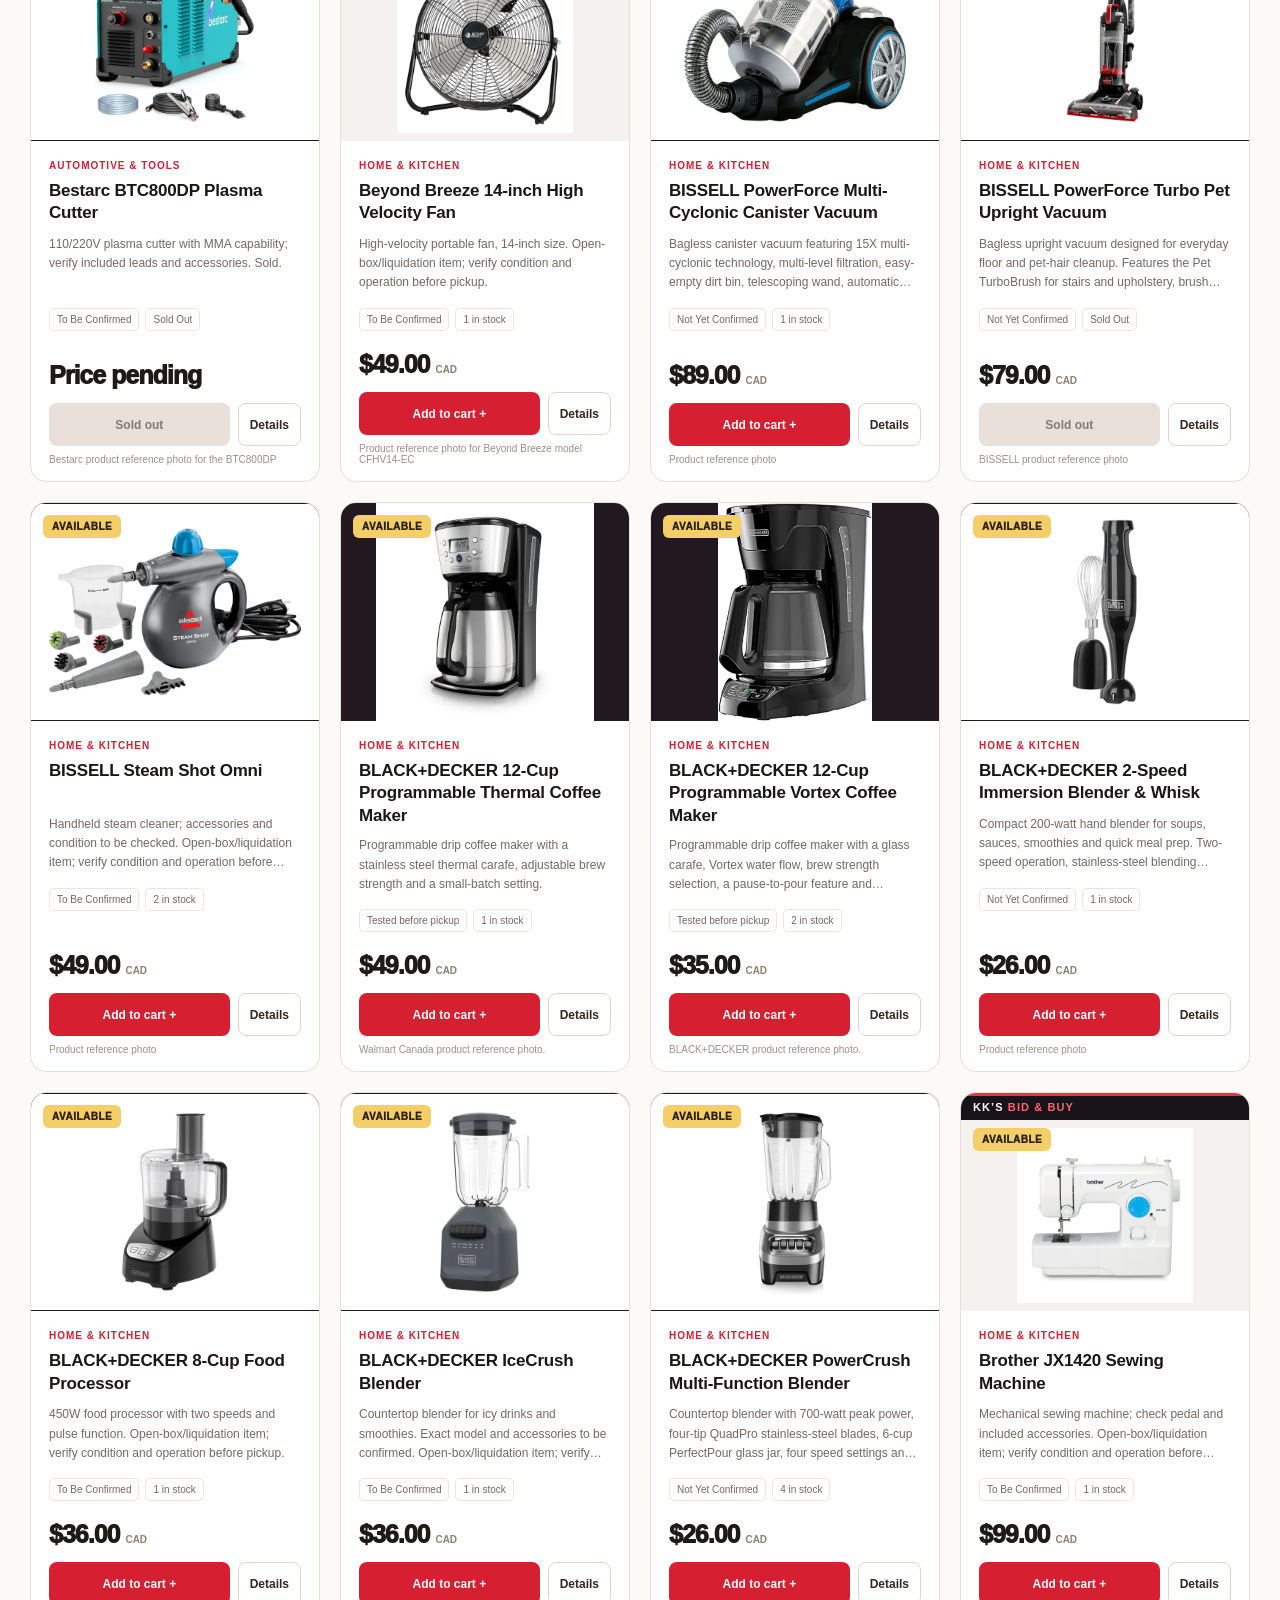
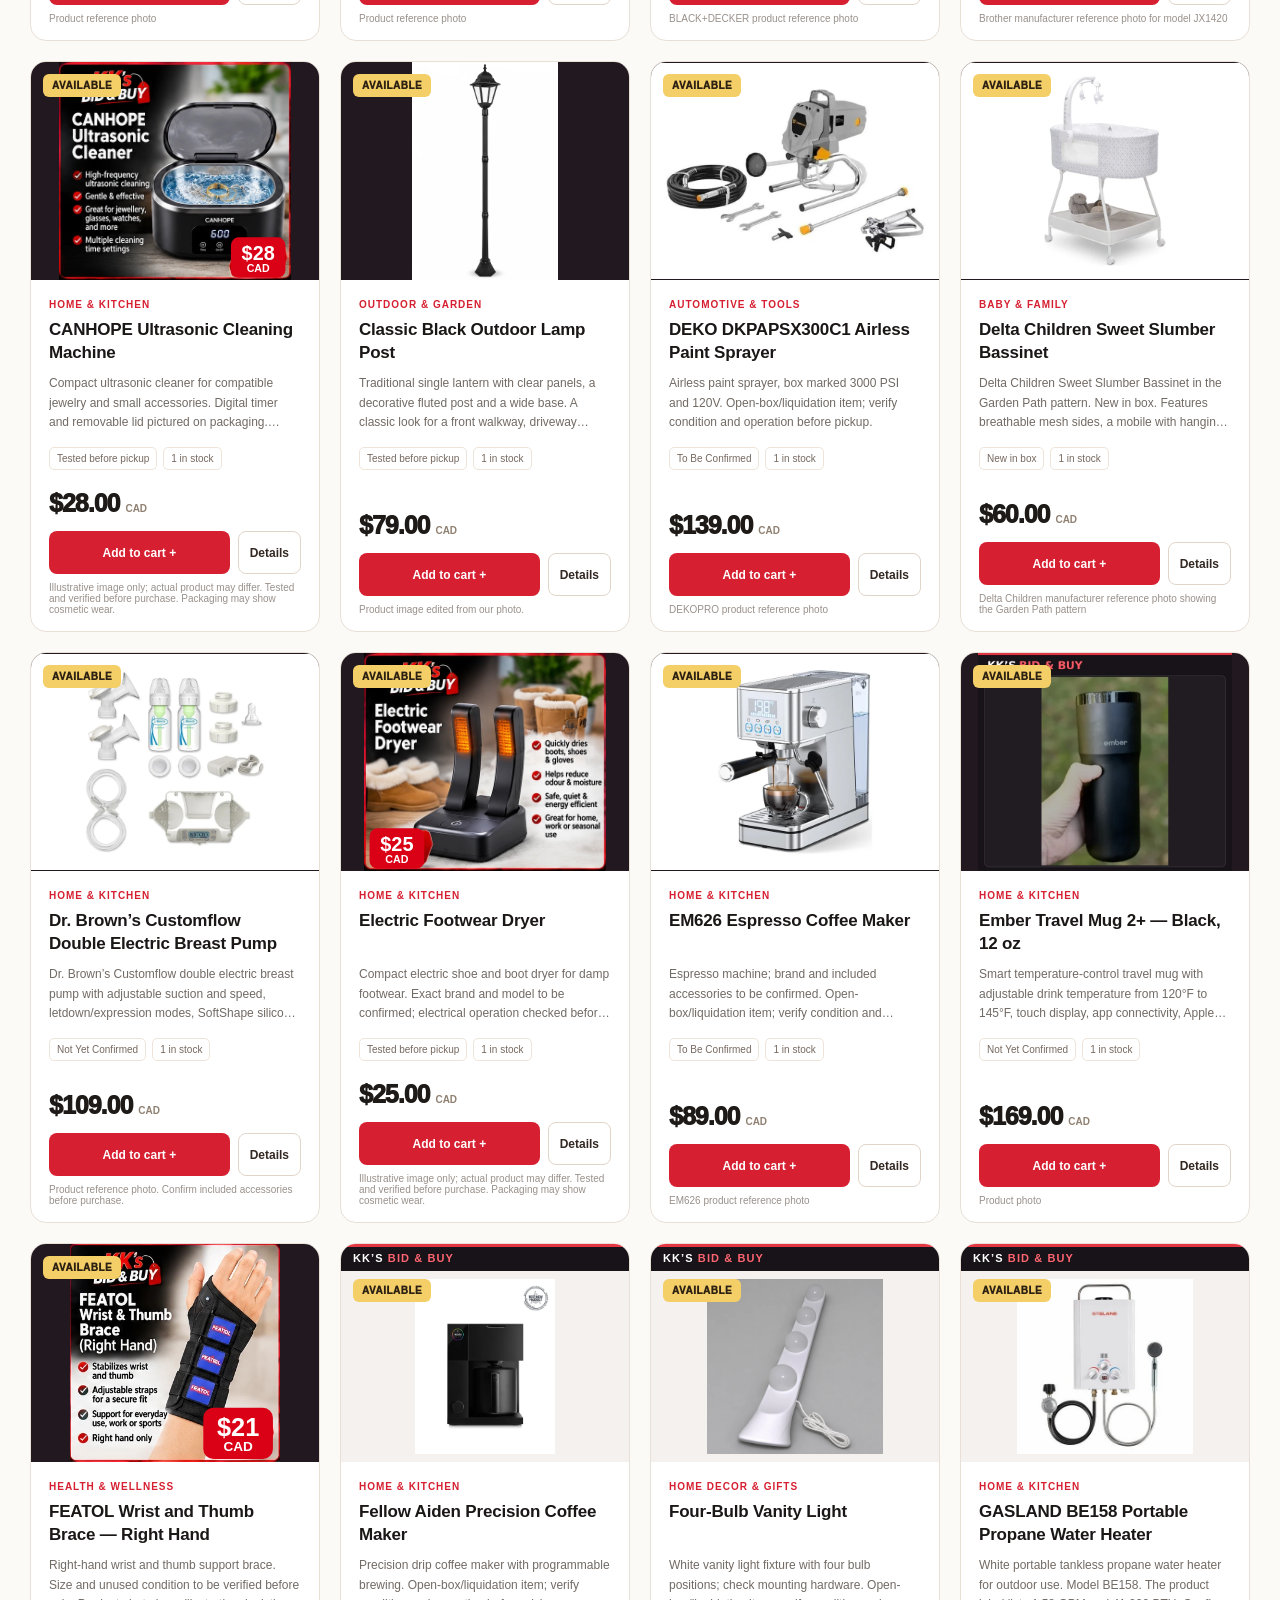
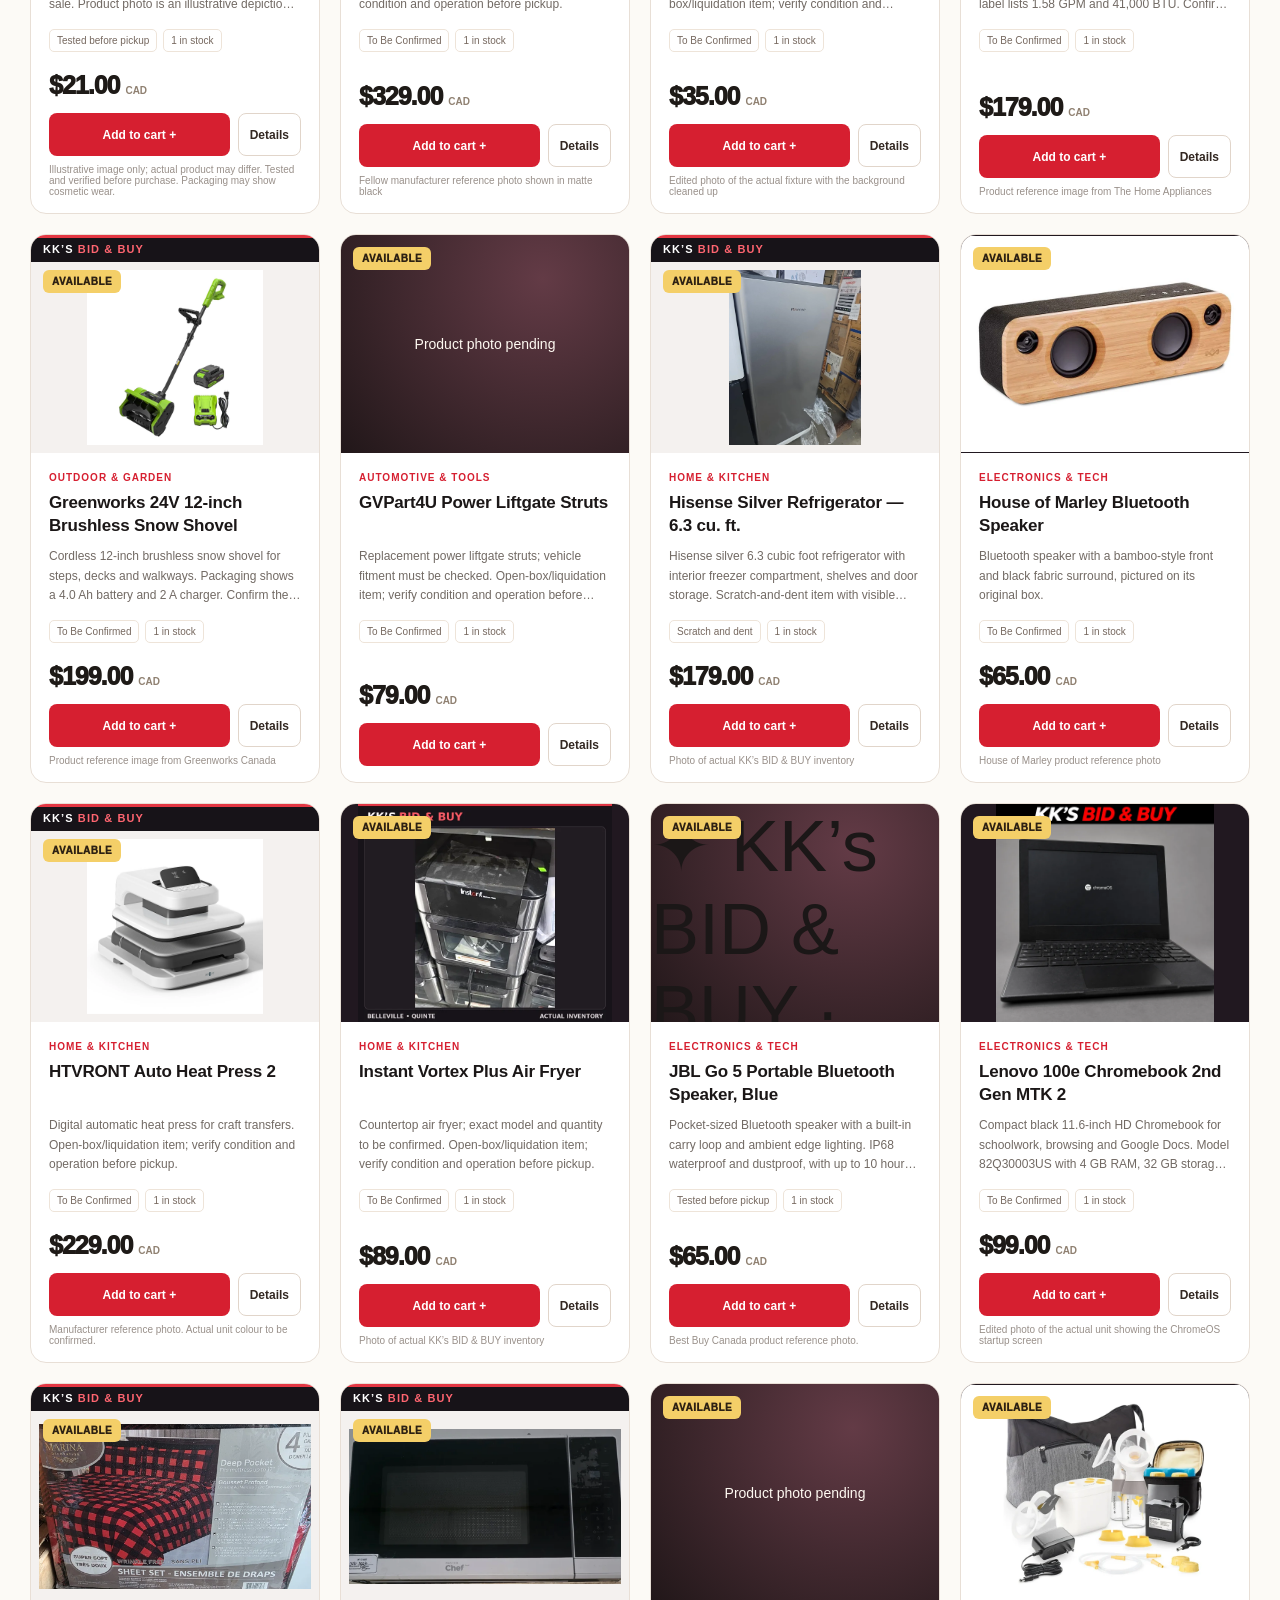
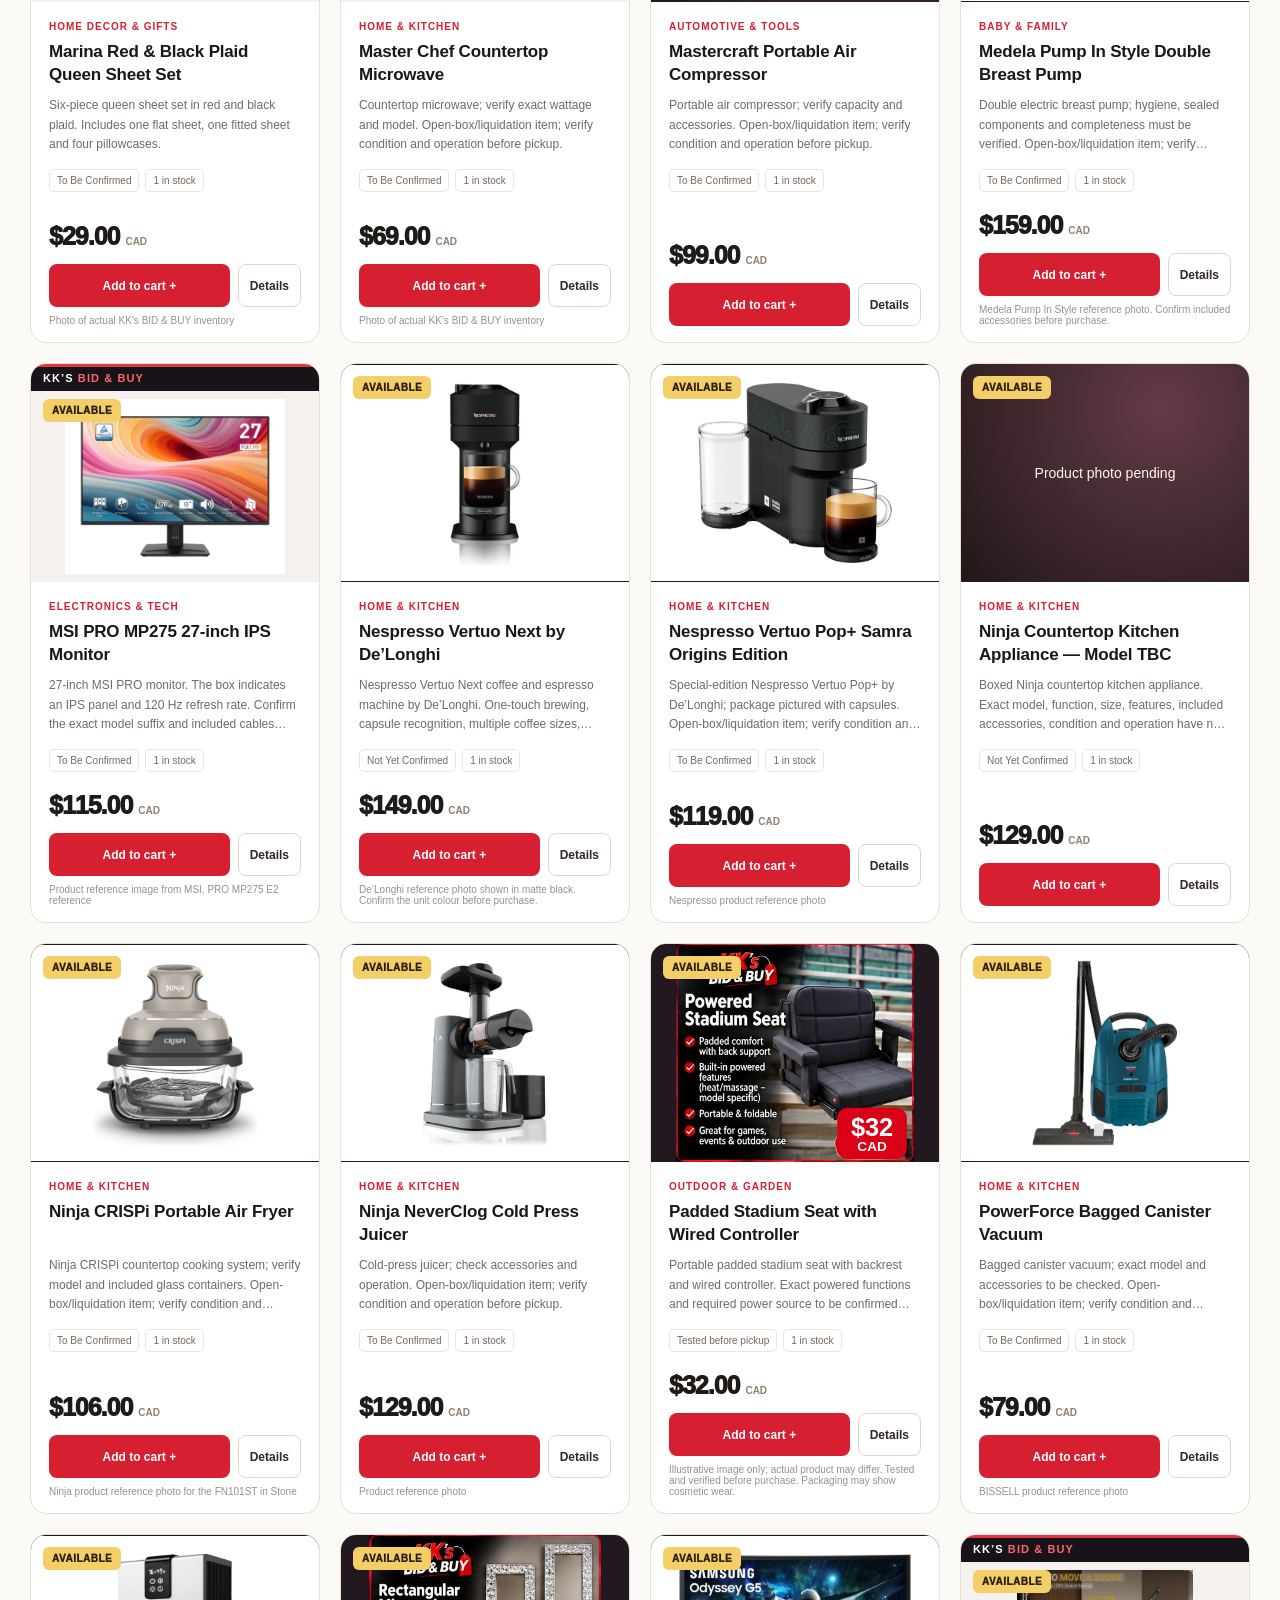
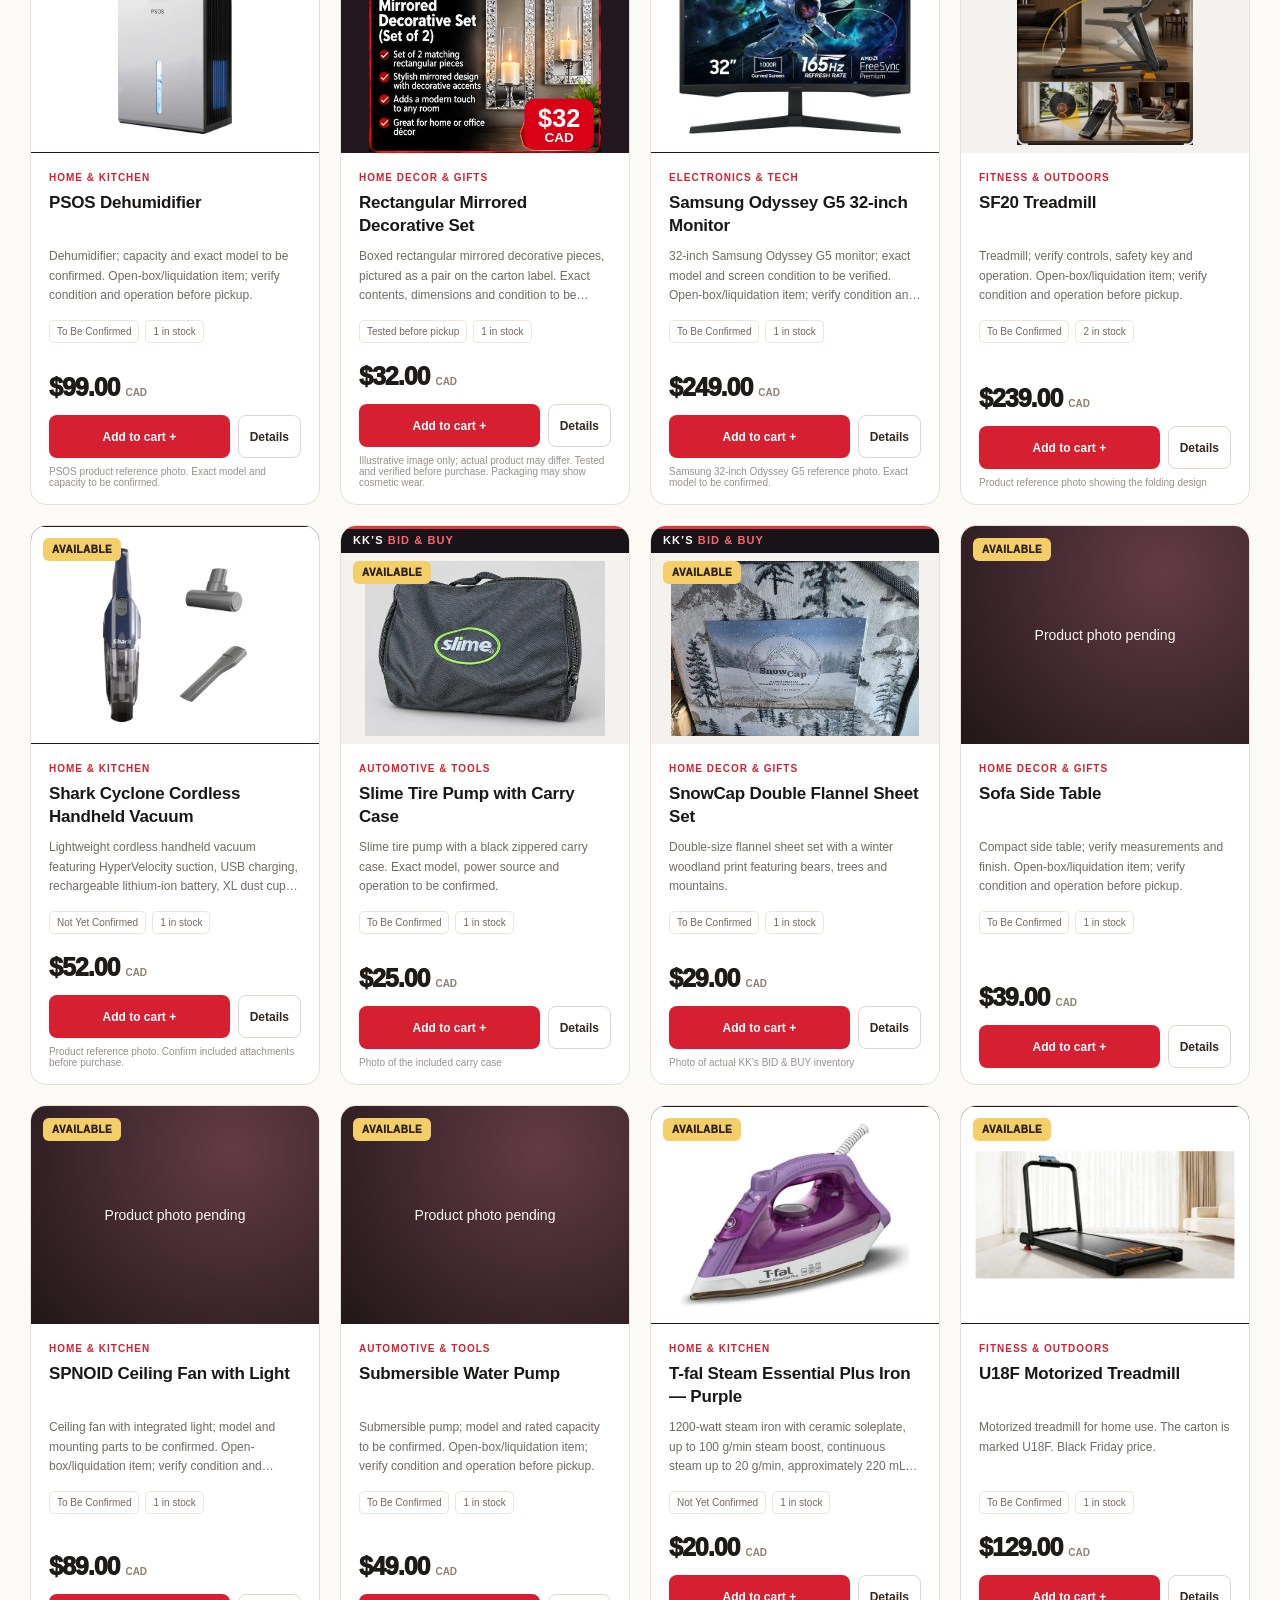
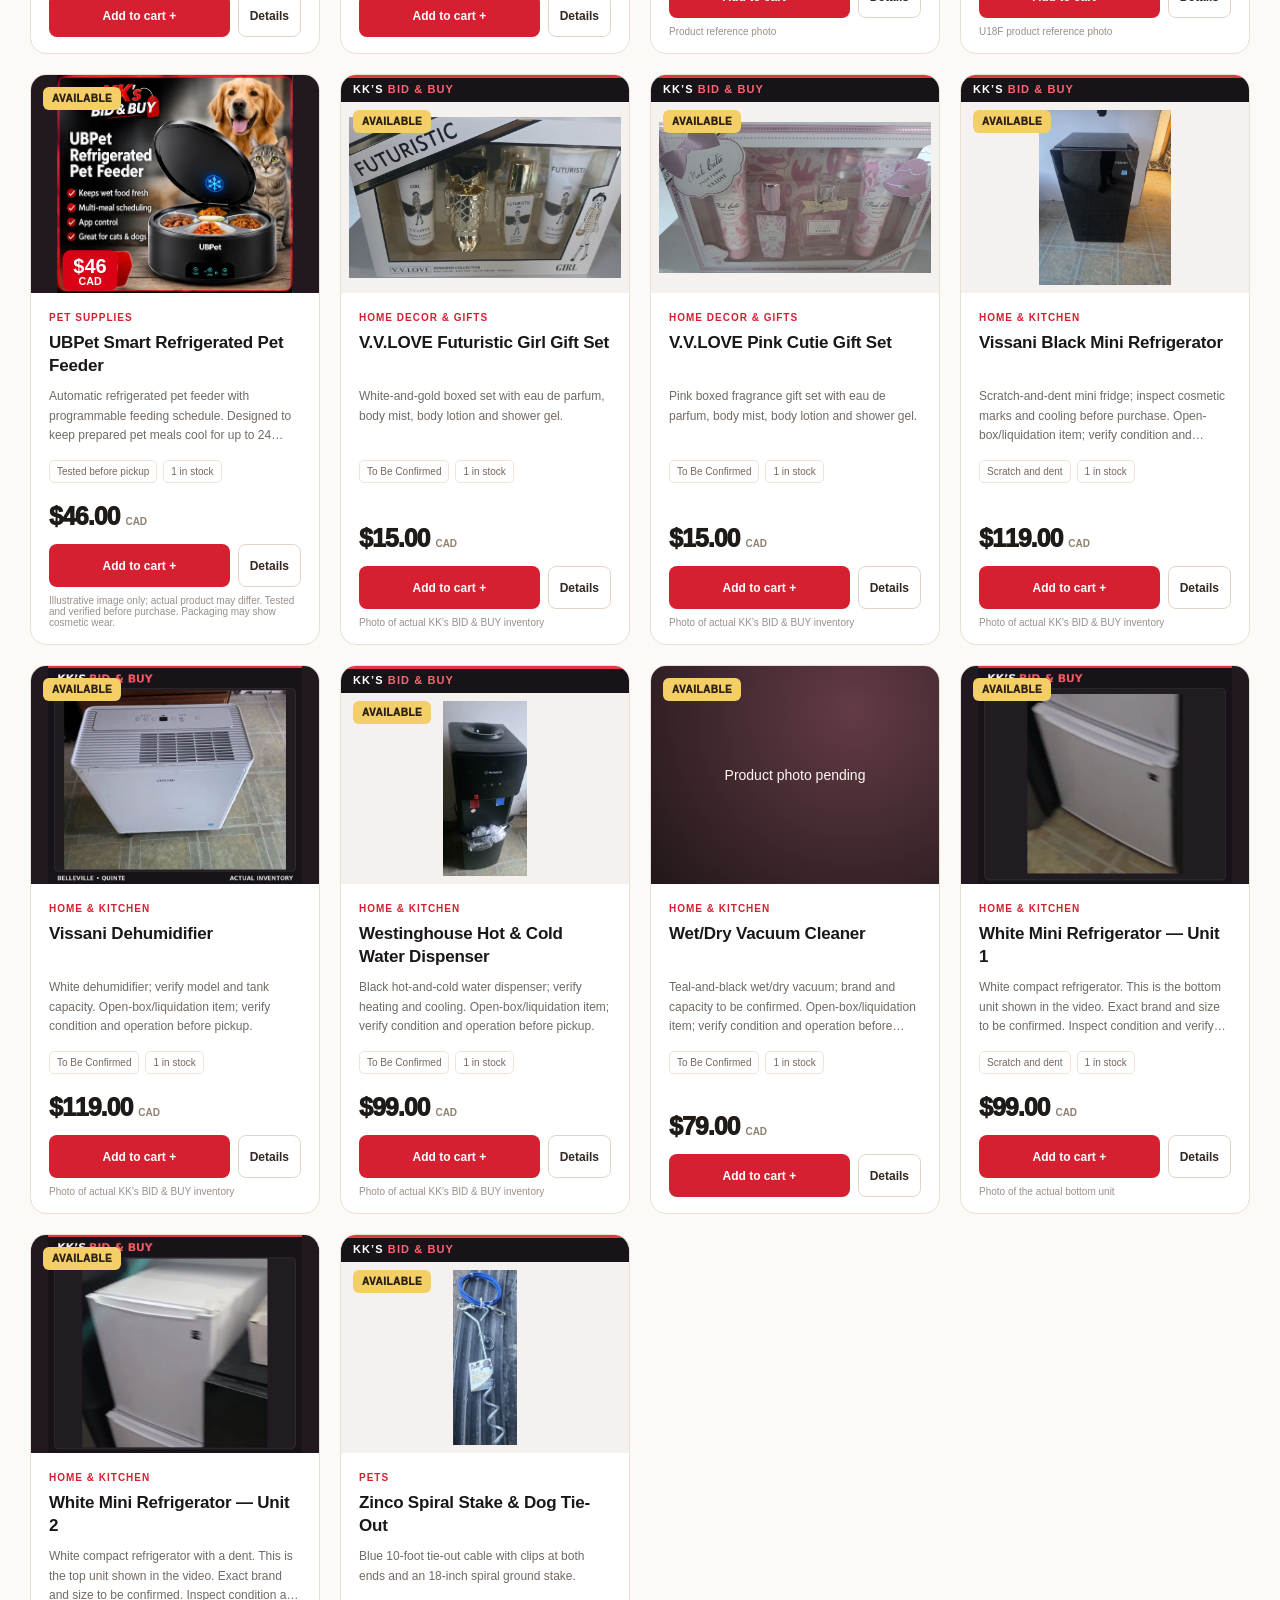
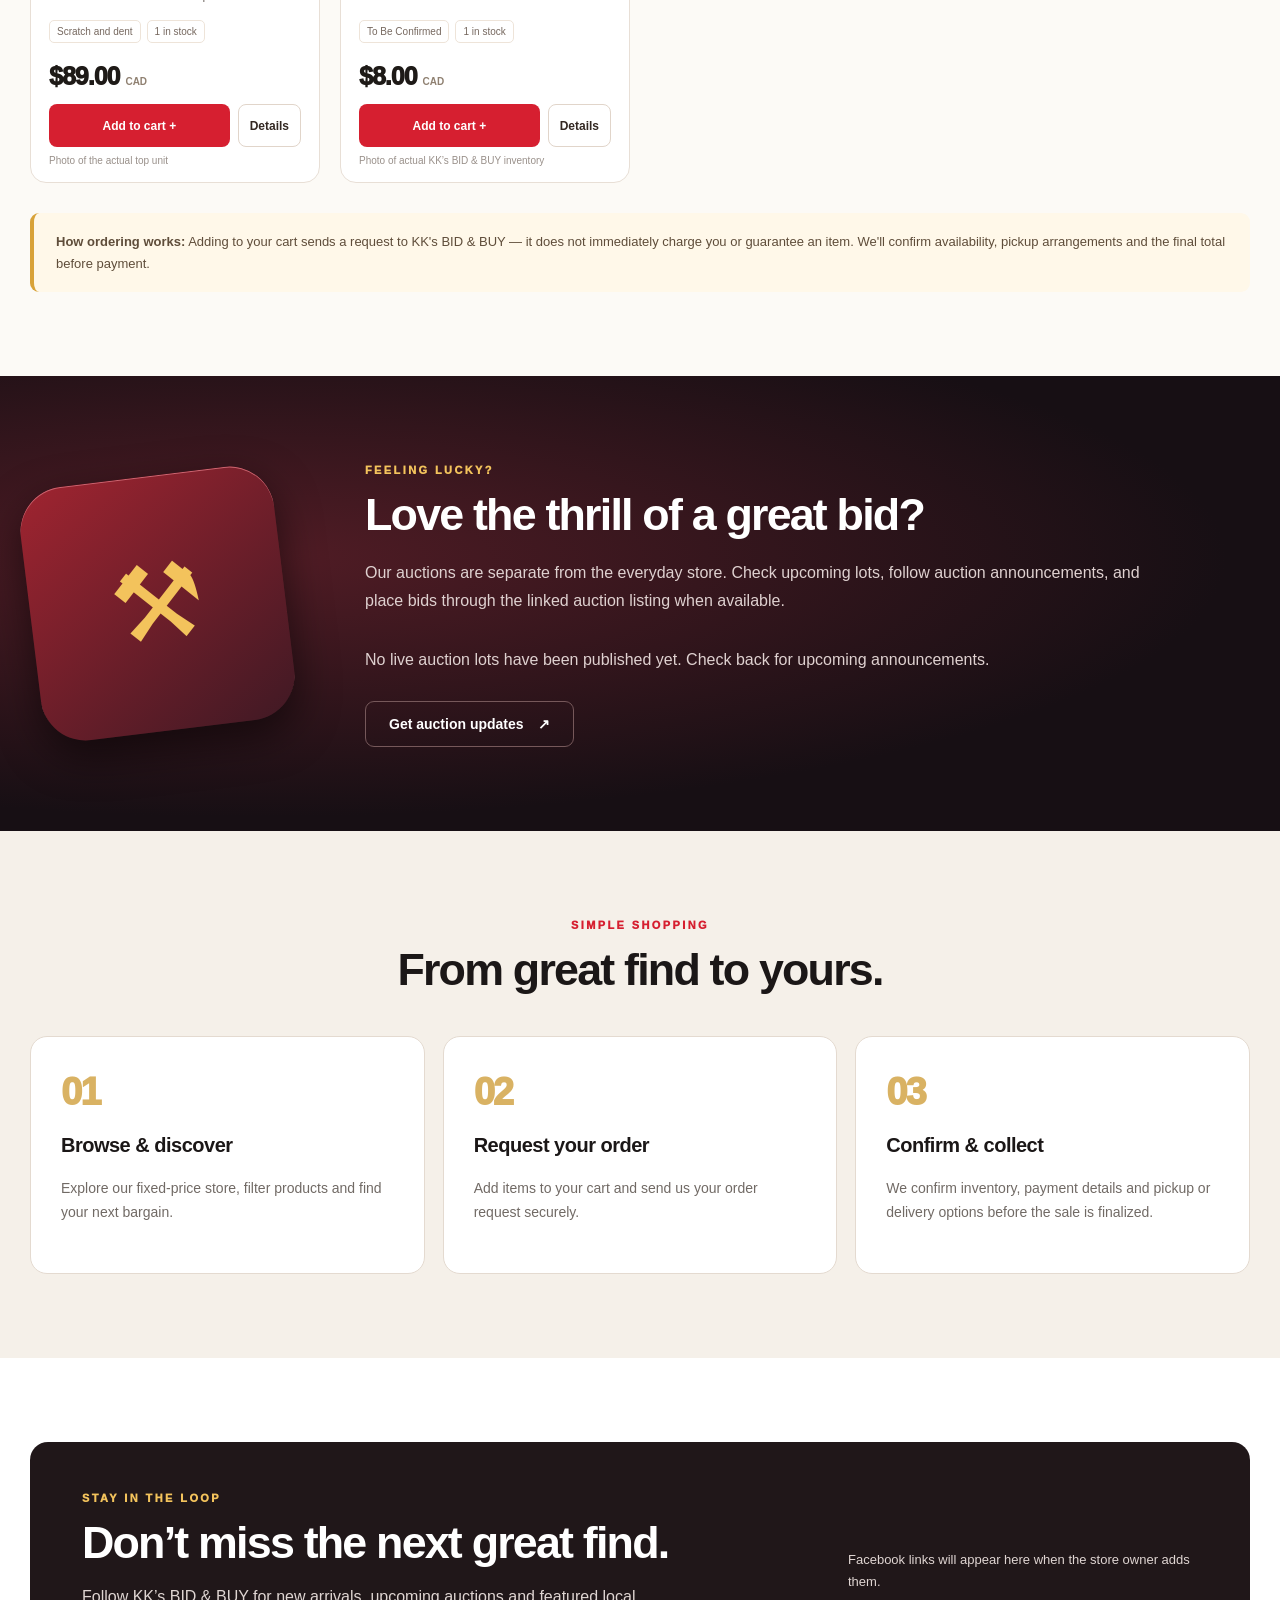
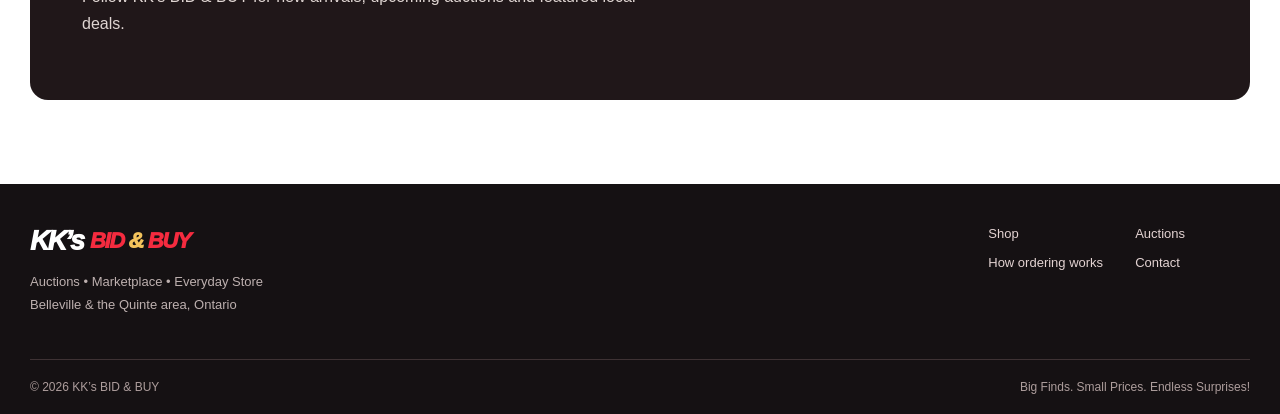
==== commit 0634a25f: "Separate seven new arrivals into independent product images" ====
--- a/index.html
+++ b/index.html
@@ -6,10 +6,10 @@
 <meta name="theme-color" content="#151113">
 <meta name="description" content="Shop local liquidation deals, everyday bargains and upcoming auctions from KK's Bid & Buy in Belleville and the Quinte area.">
 <title>KK's BID & BUY | Shop Deals & Auctions</title>
-<link rel="stylesheet" href="styles.css?v=20261117-pictures">
+<link rel="stylesheet" href="styles.css?v=20261117-individual-photos">
 <script defer src="settings.js"></script>
-<script defer src="listings.js?v=20261117-pictures"></script>
-<script defer src="site.js?v=20261117-pictures"></script>
+<script defer src="listings.js?v=20261117-individual-photos"></script>
+<script defer src="site.js?v=20261117-individual-photos"></script>
 <style>
  #black-friday-treadmills { background: var(--red-dark); color: #fff; }
  .black-friday-offer { display: flex; flex-wrap: wrap; align-items: center; justify-content: space-between; gap: 12px 24px; padding-block: 20px; }
